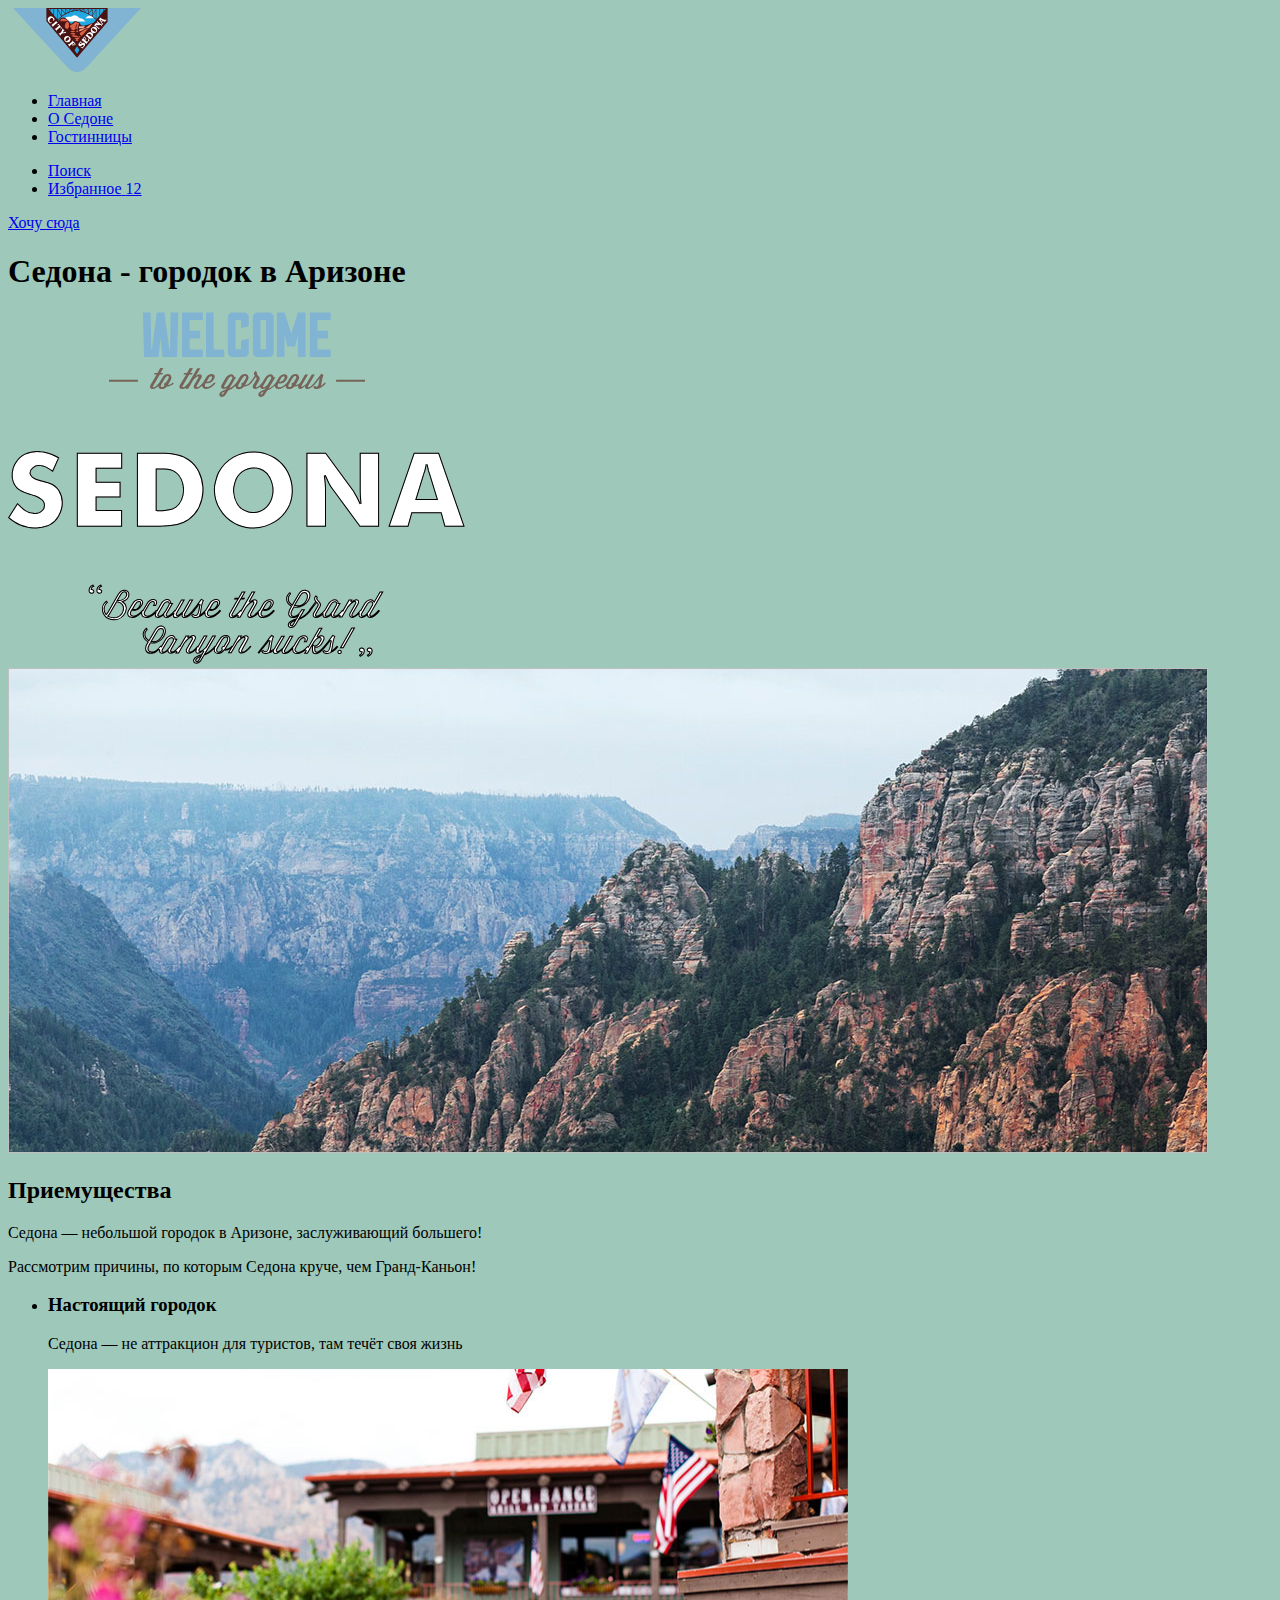
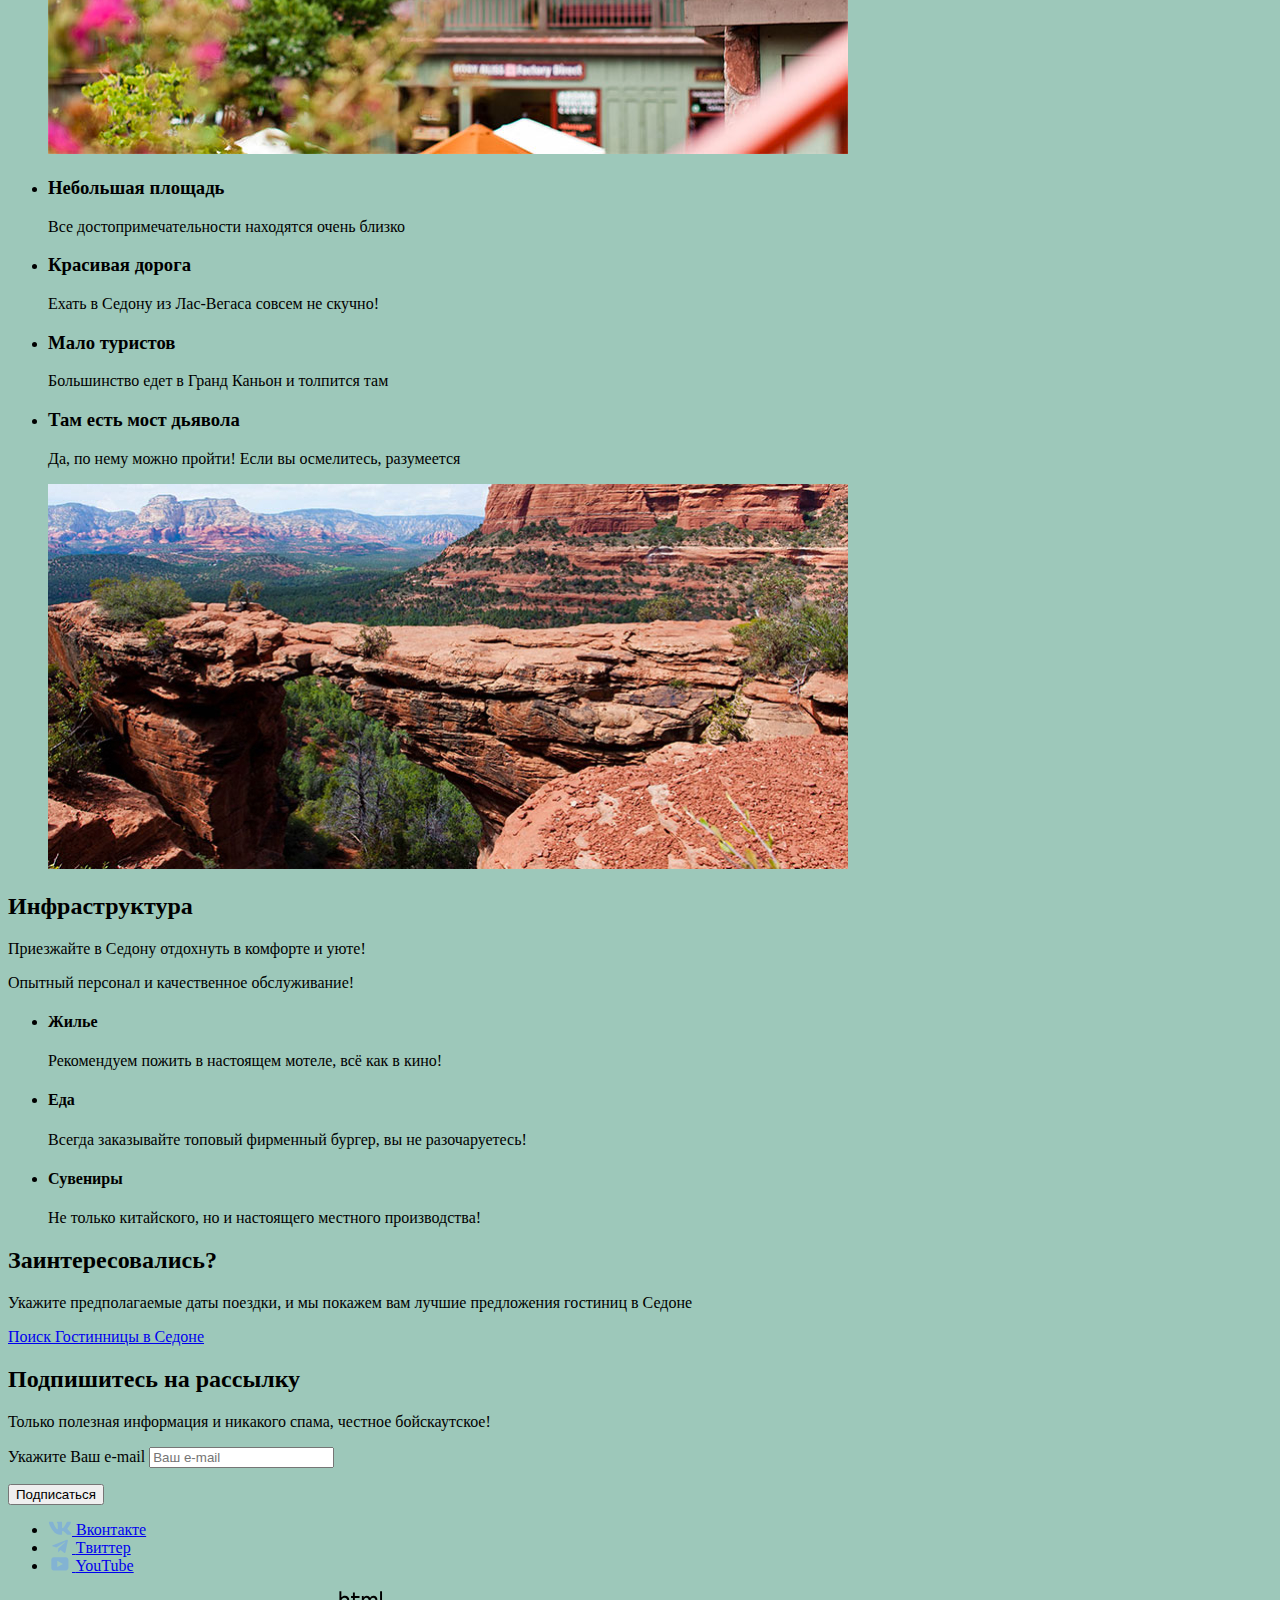
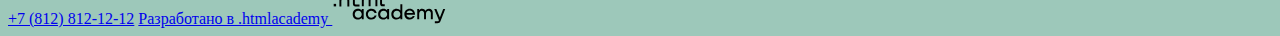
==== index.html @ 0ad119b2 "Add files via upload" ====
<!DOCTYPE html>
<html lang="ru">
  <head>
    <meta charset="utf-8">
    <link href="style/style.css" rel="stylesheet">
    <meta name="viewport" content="width=device-width, initial-scale=1.0">
    <title>HTML Academy: Седона</title>
  </head>
  <body>
    <!-- Шапка -->
    <header class="page-header" data-test="header">
      <nav class="navigation">
        <a class="navigation-logo" href="index.html" aria-current="page">
          <img class="page-header-logo" src="images for sedona\logo.svg" width="138" height="64"
            alt="Логотип города Седона.">
        </a>
        <ul class="navigation-list">
          <li class="navigation-item">
            <a class="navigation-link navigation-link-current" href="#">Главная</a>
          </li>
          <li class="navigation-item">
            <a class="navigation-link" href="#">О Седоне</a>
          </li>
          <li class="navigation-item">
            <a class="navigation-link" href="#">Гостинницы</a>
          </li>
        </ul>
        <ul class="navigation-user">
          <li class="navigation-user-item">
            <a class="navigation-user-link navigation-user-link-search" href="#">
              <span class="visually-hidden">Поиск</span>
            </a>
          </li>
          <li class="navigation-user-item">
            <a class="navigation-user-link navigation-user-link-favorite" href="#">
              <span class="visually-hidden">Избранное</span>
              <span class="notification-number">12</span>
            </a>
          </li>
        </ul>
      </nav>
      <a class="header-button" href="#search">Хочу сюда</a>
    </header>
    <!-- Основной контент -->
    <main class="main-index" data-test="main">
      <section class="hero" data-test="hero">
        <h1 class="visually-hidden">Седона - городок в Аризоне</h1>
        <img class="hero-logo" src="images for sedona\welcome to sedona.svg" width="458" height="352"
          alt="Welcome to the gorgoues Sedona, Because the Grand Canyon is sucks">


        <img class="hero-main-picture">

      </section>
      <section class="advantages" data-test="advantages">
        <h2 class="visually-hidden">Приемущества</h2>
        <p class="lead">Седона — небольшой городок в Аризоне,
          заслуживающий большего!</p>
        <p>Рассмотрим причины, по которым Седона круче, чем Гранд-Каньон!</p>
        <ul class="advantages-list">
          <li class="advantages-item advantages-item-wide">
            <h3 class="advantages-title">Настоящий городок</h3>
            <p class="advantages-description">Седона — не аттракцион для туристов,
              там течёт своя жизнь</p>
            <img class="advantages-image" src="images for sedona/photo-city on the mountain.jpg" width="800"
              height="385" alt="Домики на фоне гор">
          </li>
          <li class="advantages-item">
            <h3 class="advantages-title">Небольшая площадь</h3>
            <p class="advantages-description">Все достопримечательности находятся очень близко</p>
          </li>
          <li class="advantages-item">
            <h3 class="advantages-title">Красивая дорога</h3>
            <p class="advantages-description">Ехать в Седону из Лас-Вегаса совсем не скучно!</p>
          </li>
          <li class="advantages-item">
            <h3 class="advantages-title">Мало туристов</h3>
            <p class="advantages-description">Большинство едет в Гранд Каньон и толпится там</p>
          </li>
          <li class="advantages-item advantages-item-wide">
            <h3 class="advantages-title">Там есть мост дьявола</h3>
            <p class="advantages-description">Да, по нему можно пройти! Если вы осмелитесь, разумеется</p>
            <img class="advantages-image" src="images for sedona\bridge diablo.jpg" width="800" height="385"
              alt="Каньон и горы">
          </li>
        </ul>
      </section>
      <section class="infrastructure">
        <h2 class="visually-hidden">Инфраструктура</h2>
        <p class="infrastructure-lead">Приезжайте в Седону отдохнуть в комфорте и уюте!</p>
        <p>Опытный персонал и качественное обслуживание!</p>
        <ul class="infrastructure-list">
          <li class="infrastructure-item">
            <h4 class="infrastructure-title">Жилье</h4>
            <p class="infrastructure-description">Рекомендуем пожить в настоящем мотеле,
              всё как в кино!</p>
          </li>
          <li class="infrastructure-item">
            <h4 class="infrastructure-title">Еда</h4>
            <p class="infrastructure-description">Всегда заказывайте
              топовый фирменный бургер, вы не разочаруетесь!</p>
          </li>
          <li class="infrastructure-item">
            <h4 class="infrastructure-title">Сувениры</h4>
            <p class="infrastructure-description">Не только китайского,
              но и настоящего местного производства!</p>
          </li>
        </ul>
      </section>
      <section class="search" data-test="search">
        <h2 class="search-title">Заинтересовались?</h2>
        <p class="search-description">Укажите предполагаемые даты поездки,
          и мы покажем вам лучшие предложения гостиниц в Седоне</p>
        <a class="search-button" href="#">Поиск Гостинницы в Седоне</a>
      </section>
      <section class="subscribe" data-test="subscribe">
        <h2 class="subscribe-title">Подпишитесь на рассылку</h2>
        <p class="subscribe-description">Только полезная информация и никакого спама,
          честное бойскаутское!</p>
        <form class="subscribe-form" action="https://htmlacademy.ru/" method="post">
          <p class="subscribe-form-name">
            <label class="visually-hidden" for="for-user">Укажите Ваш e-mail</label>
            <input type="text" id="user-email" name="user-email" placeholder="Ваш e-mail">
          </p>
          <button class="subscribe-button" type="submit">Подписаться</button>
        </form>
      </section>
    </main>
    <!-- футер подвал -->
    <footer class="page-footer" data-test="footer">
      <ul class="footer-social-list">
        <li class="footer-social-item">
          <a class="footer-social-link" href="https://vk.com/htmlacademy">
            <img class="footer-logo-link-vk" src="images for sedona\catalog\vk.svg" width="24" height="14"
              alt="логотип Вконтакте">
            <span class="visually-hidden">Вконтакте</span>
          </a>
        </li>
        <li class="footer-social-item">
          <a class="footer-social-link" href="https://twitter.com/htmlacademy">
            <img class="footer-logo-link-twitter" src="images for sedona\catalog\twitter.svg" width="24" height="14"
              alt="Логитип Твиттер">
            <span class="visually-hidden">Tвиттер</span>
          </a>
        </li>
        <li class="footer-social-item">
          <a class="footer-social-link" href="https://www.youtube.com/channel/UChUxTMjJGo-JDRY8pNTGL2g">
            <img class="footer-logo-link-youtube" src="images for sedona\catalog\youtube.svg" width="24" height="14"
              alt="Логотип Youtube">
            <span class="visually-hidden">YouTube</span>
          </a>
        </li>
      </ul>
      <a class="footer-phone" href="tel:+78128121212">+7 (812) 812-12-12</a>
      <a class="copyright" href="https://htmlacademy.ru/">Разработано в .htmlacademy
        <img class="footer-logo-link-academy" src="images for sedona\HTML Academy.svg" width="115" height="33"
          alt="Лого html Academy">
      </a>
    </footer>
  </body>

</html>
---- style/style.css ----
.hero-main-picture {
  background-image: url("../images for sedona/welcome.jpg");
  width: 1200px;
  height: 485px;

}

 /* .hero-logo {
  top: -100px;
  right: 200px;
} */

body {
   background-color: rgb(157, 200, 186);
}
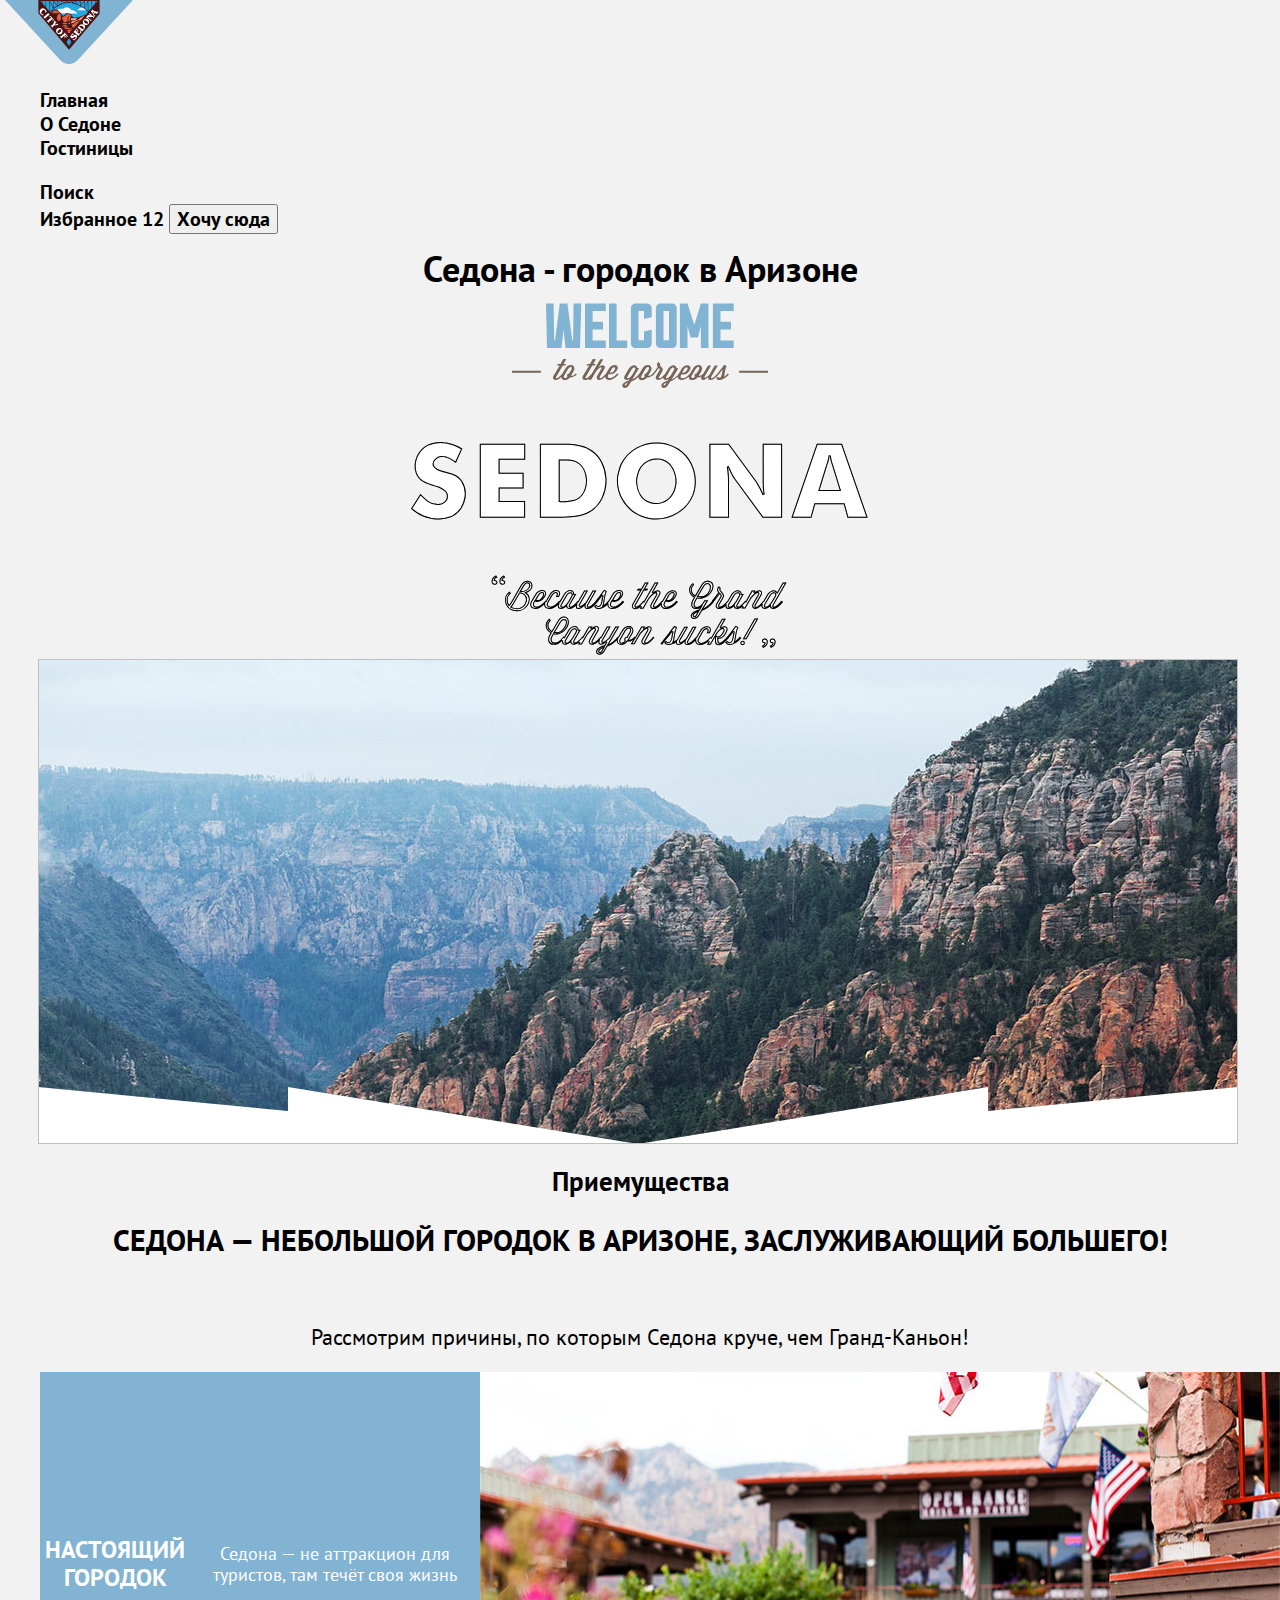
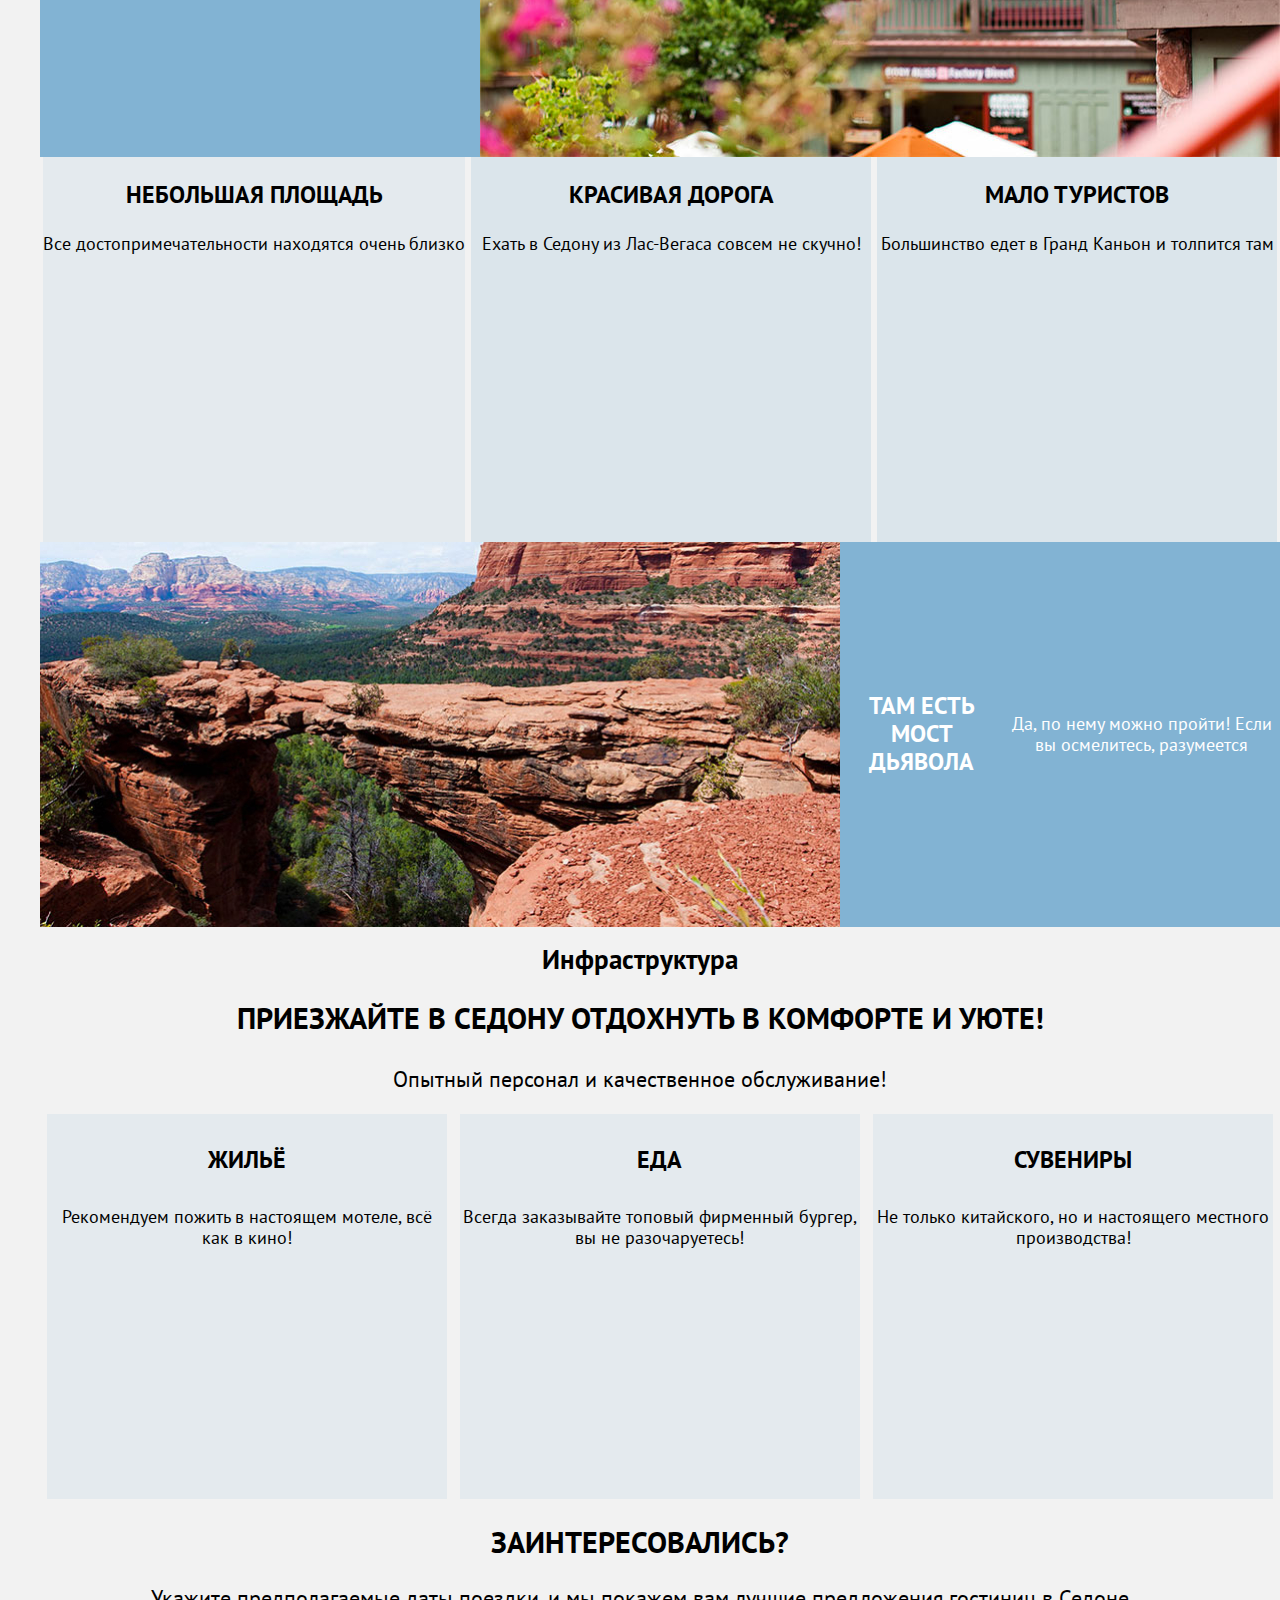
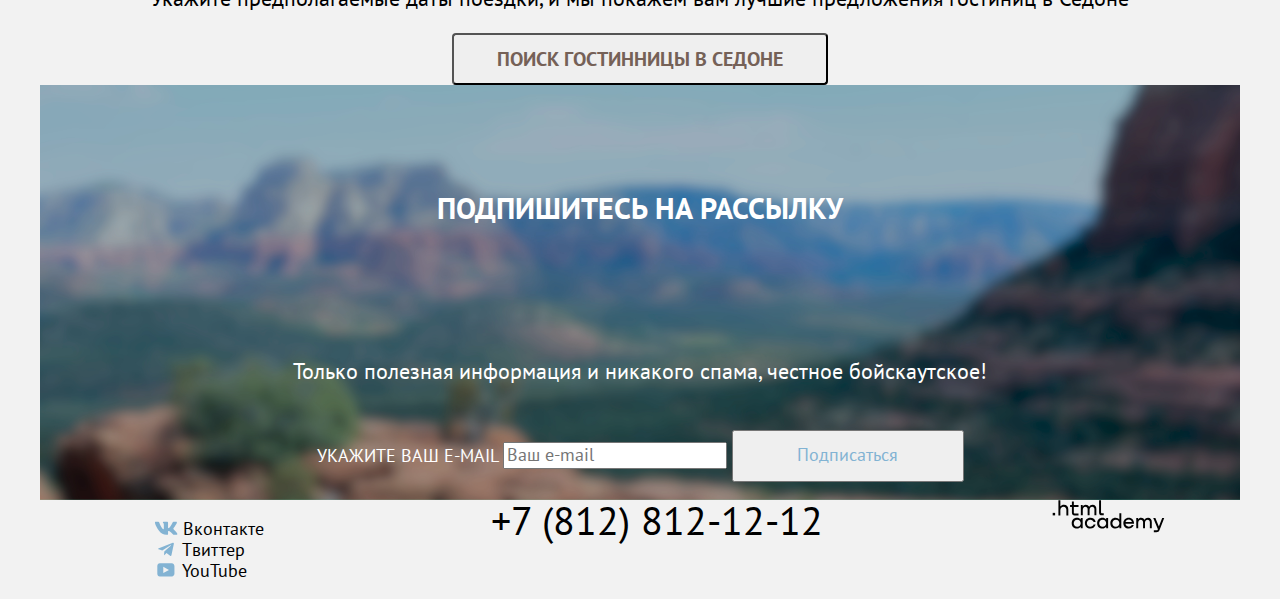
==== commit e16ac728: "add normalize\исправляет названия изображений" ====
--- a/index.html
+++ b/index.html
@@ -2,6 +2,7 @@
 <html lang="ru">
   <head>
     <meta charset="utf-8">
+    <link rel="stylesheet" href="normalize.css">
     <link href="style/style.css" rel="stylesheet">
     <meta name="viewport" content="width=device-width, initial-scale=1.0">
     <title>HTML Academy: Седона</title>
@@ -11,7 +12,7 @@
     <header class="page-header" data-test="header">
       <nav class="navigation">
         <a class="navigation-logo" href="index.html" aria-current="page">
-          <img class="page-header-logo" src="images for sedona\logo.svg" width="138" height="64"
+          <img class="page-header-logo" src="images\logo.svg" width="138" height="64"
             alt="Логотип города Седона.">
         </a>
         <ul class="navigation-list">
@@ -22,7 +23,7 @@
             <a class="navigation-link" href="#">О Седоне</a>
           </li>
           <li class="navigation-item">
-            <a class="navigation-link" href="#">Гостинницы</a>
+            <a class="navigation-link" href="#">Гостиницы</a>
           </li>
         </ul>
         <ul class="navigation-user">
@@ -36,62 +37,64 @@
               <span class="visually-hidden">Избранное</span>
               <span class="notification-number">12</span>
             </a>
+            <button class="header-button" href="#search">Хочу сюда</button>
           </li>
         </ul>
       </nav>
-      <a class="header-button" href="#search">Хочу сюда</a>
     </header>
     <!-- Основной контент -->
     <main class="main-index" data-test="main">
       <section class="hero" data-test="hero">
         <h1 class="visually-hidden">Седона - городок в Аризоне</h1>
-        <img class="hero-logo" src="images for sedona\welcome to sedona.svg" width="458" height="352"
-          alt="Welcome to the gorgoues Sedona, Because the Grand Canyon is sucks">
+        <img class="hero-logo" src="images\welcome_to_sedona.svg" width="458" height="352"
+          alt="Добро пожаловать в ущелья Седоны, потому что Гранд-Каньон — отстой. ">
 
 
-        <img class="hero-main-picture">
+         <img class="hero-main-picture">
+         <img class="hero-main-picture-divider">
 
       </section>
       <section class="advantages" data-test="advantages">
         <h2 class="visually-hidden">Приемущества</h2>
         <p class="lead">Седона — небольшой городок в Аризоне,
           заслуживающий большего!</p>
-        <p>Рассмотрим причины, по которым Седона круче, чем Гранд-Каньон!</p>
+        <p class="lead-description">Рассмотрим причины, по которым Седона круче, чем Гранд-Каньон!</p>
         <ul class="advantages-list">
           <li class="advantages-item advantages-item-wide">
             <h3 class="advantages-title">Настоящий городок</h3>
             <p class="advantages-description">Седона — не аттракцион для туристов,
               там течёт своя жизнь</p>
-            <img class="advantages-image" src="images for sedona/photo-city on the mountain.jpg" width="800"
+            <img class="advantages-image" src="images\city_on_the_mountain.jpg" width="800"
               height="385" alt="Домики на фоне гор">
           </li>
-          <li class="advantages-item">
-            <h3 class="advantages-title">Небольшая площадь</h3>
-            <p class="advantages-description">Все достопримечательности находятся очень близко</p>
+          <li class="advantages-item advantages-light">
+            <h3 class="advantages-title advantages-title-cube">Небольшая площадь</h3>
+            <p class="advantages-description advantages-description-cube">Все достопримечательности находятся очень близко</p>
           </li>
-          <li class="advantages-item">
-            <h3 class="advantages-title">Красивая дорога</h3>
-            <p class="advantages-description">Ехать в Седону из Лас-Вегаса совсем не скучно!</p>
+          <li class="advantages-item advantages-dark-accent">
+            <h3 class="advantages-title advantages-title-cube">Красивая дорога</h3>
+            <p class="advantages-description advantages-title-cube">Ехать в Седону из Лас-Вегаса совсем не скучно!</p>
           </li>
-          <li class="advantages-item">
-            <h3 class="advantages-title">Мало туристов</h3>
-            <p class="advantages-description">Большинство едет в Гранд Каньон и толпится там</p>
+          <li class="advantages-item advantages-light-second">
+            <h3 class="advantages-title advantages-title-cube">Мало туристов</h3>
+            <p class="advantages-description advantages-title-cube">Большинство едет в Гранд Каньон и толпится там</p>
           </li>
           <li class="advantages-item advantages-item-wide">
+            <img class="advantages-image" src="images\bridge_diablo.jpg" width="800" height="385"
+              alt="Каньон и горы">
             <h3 class="advantages-title">Там есть мост дьявола</h3>
             <p class="advantages-description">Да, по нему можно пройти! Если вы осмелитесь, разумеется</p>
-            <img class="advantages-image" src="images for sedona\bridge diablo.jpg" width="800" height="385"
-              alt="Каньон и горы">
+
           </li>
         </ul>
       </section>
       <section class="infrastructure">
         <h2 class="visually-hidden">Инфраструктура</h2>
         <p class="infrastructure-lead">Приезжайте в Седону отдохнуть в комфорте и уюте!</p>
-        <p>Опытный персонал и качественное обслуживание!</p>
+        <p class="infrastructure-lead-description">Опытный персонал и качественное обслуживание!</p>
         <ul class="infrastructure-list">
           <li class="infrastructure-item">
-            <h4 class="infrastructure-title">Жилье</h4>
+            <h4 class="infrastructure-title infrastructure-description">Жильё</h4>
             <p class="infrastructure-description">Рекомендуем пожить в настоящем мотеле,
               всё как в кино!</p>
           </li>
@@ -111,7 +114,7 @@
         <h2 class="search-title">Заинтересовались?</h2>
         <p class="search-description">Укажите предполагаемые даты поездки,
           и мы покажем вам лучшие предложения гостиниц в Седоне</p>
-        <a class="search-button" href="#">Поиск Гостинницы в Седоне</a>
+        <button class="search-button" href="#">Поиск Гостинницы в Седоне</button>
       </section>
       <section class="subscribe" data-test="subscribe">
         <h2 class="subscribe-title">Подпишитесь на рассылку</h2>
@@ -121,9 +124,10 @@
           <p class="subscribe-form-name">
             <label class="visually-hidden" for="for-user">Укажите Ваш e-mail</label>
             <input type="text" id="user-email" name="user-email" placeholder="Ваш e-mail">
+            <button class="subscribe-button" type="submit">Подписаться</button>
           </p>
-          <button class="subscribe-button" type="submit">Подписаться</button>
         </form>
+        <!-- <img class="subscribe-blur" src="images\catalog\Subscribe_1_page_blur.png" width="1200" height="415" alt="заблюренный фон с горами"> -->
       </section>
     </main>
     <!-- футер подвал -->
@@ -131,29 +135,29 @@
       <ul class="footer-social-list">
         <li class="footer-social-item">
           <a class="footer-social-link" href="https://vk.com/htmlacademy">
-            <img class="footer-logo-link-vk" src="images for sedona\catalog\vk.svg" width="24" height="14"
+            <img class="footer-logo-link-vk" src="images\catalog\vk.svg" width="24" height="14"
               alt="логотип Вконтакте">
             <span class="visually-hidden">Вконтакте</span>
           </a>
         </li>
         <li class="footer-social-item">
           <a class="footer-social-link" href="https://twitter.com/htmlacademy">
-            <img class="footer-logo-link-twitter" src="images for sedona\catalog\twitter.svg" width="24" height="14"
+            <img class="footer-logo-link-twitter" src="images\catalog\twitter.svg" width="24" height="14"
               alt="Логитип Твиттер">
             <span class="visually-hidden">Tвиттер</span>
           </a>
         </li>
         <li class="footer-social-item">
           <a class="footer-social-link" href="https://www.youtube.com/channel/UChUxTMjJGo-JDRY8pNTGL2g">
-            <img class="footer-logo-link-youtube" src="images for sedona\catalog\youtube.svg" width="24" height="14"
+            <img class="footer-logo-link-youtube" src="images\catalog\youtube.svg" width="24" height="14"
               alt="Логотип Youtube">
             <span class="visually-hidden">YouTube</span>
           </a>
         </li>
       </ul>
       <a class="footer-phone" href="tel:+78128121212">+7 (812) 812-12-12</a>
-      <a class="copyright" href="https://htmlacademy.ru/">Разработано в .htmlacademy
-        <img class="footer-logo-link-academy" src="images for sedona\HTML Academy.svg" width="115" height="33"
+      <a class="copyright" href="https://htmlacademy.ru/">
+        <img class="footer-logo-link-academy" src="images\html_academy.svg" width="115" height="33"
           alt="Лого html Academy">
       </a>
     </footer>
--- a/style/style.css
+++ b/style/style.css
@@ -1,15 +1,344 @@
+@font-face {
+  font-family:  "PT Sans";
+  font-style: normal;
+  font-weight: 400;
+  src: url("../fonts/ptsans-400.woff2") format("woff2");
+  font-display: swap;
+}
+@font-face {
+  font-family:  "PT Sans";
+  font-style: normal;
+  font-weight: 700;
+  src: url("../fonts/ptsans-700.woff2")format("woff2");
+  font-display: swap;
+}
+
+body {
+  font-size: 18px;
+  line-height: 21px;
+  font-weight: 400px;
+  font-style: normal;
+  font-family: "PT Sans", sans-serif;
+  color: #000000;
+  background-color: #f2f2f2;
+
+}
+
+a {
+  text-decoration: none;
+  color: inherit;
+}
+
+.navigation-link,
+.navigation-link-current,
+.navigation-user-link,
+.navigation-user-link-favorite,
+.navigation-user-item,
+.header-button {
+  font-family: "PT Sans", sans-serif;
+  line-height: 24px;
+  font-weight: 700;
+  font-size: 20px;
+  text-decoration: none;
+}
+
+.navigation-list a:hover,
+.navigation-item a:focus,
+.navigation-user a:hover,
+.navigation-user-item a:focus {
+  background-color: #756157;
+}
+
+.navigation ul li {
+  list-style: none;
+}
+
+.navigation-list a,
+.navigation-item a {
+  color: #000000;
+}
+
+
+
+.page-header {
+  min-width: 1200px;
+  min-height: 64px;
+}
+.navigation {
+
+}
+.navigation-logo {
+}
+.page-header-logo {
+}
+.navigation-list {
+  font-size: 20px;
+  line-height: 24px;
+}
+.navigation-item {
+}
+.navigation-link {
+
+}
+.navigation-link-current {
+}
+.navigation-user {
+}
+.navigation-user-item {
+}
+.navigation-user-link {
+}
+.navigation-user-link-search {
+}
+.visually-hidden {
+}
+.navigation-user-link-favorite {
+}
+.notification-number {
+}
+.header-button {
+}
+.main-index {
+}
+.hero {
+  text-align: center;
+}
+.hero-logo {
+}
 .hero-main-picture {
-  background-image: url("../images for sedona/welcome.jpg");
+  background-image: url("../images/divider.png"), url("../images/welcome.jpg");
+  min-width: 1200px;
+  min-height: 485px;
+  background-repeat: no-repeat;
+  background-position: left bottom, left top;
+}
+.advantages {
+text-align: center;
+}
+
+
+.lead {
+  text-align: center;
+  font-size: 30px;
+  font-weight: 700;
+  line-height: 36px;
+  min-width: 620px;
+  min-height: 72px;
+  text-transform: uppercase;
+}
+.lead-description {
+  line-height: 26px;
+  text-align: center;
+  font-size: 22px;
+}
+
+
+
+.advantages-list {
+  display: flex;
+  flex-direction: row;
+  flex-wrap: wrap;
+  justify-content: space-around;
+  list-style: none;
+}
+
+.advantages-item {
+}
+
+.advantages-light {
+  background-color: rgba(131, 179, 211, 0.12);
+  display: row;
+  align-items: center;
+  text-align: center;
+  min-width: 400px;
+  min-height: 385px;
+}
+
+.advantages-dark-accent {
+  background-color: rgba(131, 179, 211, 0.20);
+  display: row;
+  align-items: center;
+  text-align: center;
+  min-width: 400px;
+  min-height: 385px;
+}
+.advantages-light-second  {
+  background-color: rgba(131, 179, 211, 0.20);
+  display: row;
+  align-items: center;
+  text-align: center;
+  width: 400px;
+  min-height: 385px;
+}
+
+.advantages-item-wide {
+  display: inline-flex;
+  align-items: center;
+  text-align: center;
+  background-color: #82B3D3;
+  width: auto;
+  height: auto;
+}
+
+.advantages-title {
+  font-size: 24px;
+  line-height: 28px;
+  color: white;
+  font-weight: 700;
+  text-align: center;
+  text-transform: uppercase;
+}
+ .advantages-description {
+  color: white;
+  text-align: center;
+  text-decoration: none;
+  line-height: 21px;
+}
+
+.advantages-title-cube{
+  color: #000000;
+}
+.advantages-description-cube {
+  color: #000000;
+}
+
+.advantages-image {
+}
+
+.infrastructure {
+  text-align: center;
+
+  /* list-style: none; */
+}
+.infrastructure-lead {
+  line-height: 36px;
+  font-weight: 700;
+  font-size: 30px;
+  text-transform: uppercase;
+}
+
+.infrastructure-lead-description {
+  line-height: 26px;
+  font-size: 22px;
+}
+.infrastructure-list {
+  display: flex;
+  flex-direction: row;
+  flex-wrap: wrap;
+  justify-content: space-around;
+  list-style: none;
+}
+.infrastructure-item {
+  background-color: rgba(131, 179, 211, 0.12);
+  display: row;
+  align-items: center;
+  text-align: center;
+  width: 400px;
+  min-height: 385px;
+}
+.infrastructure-title {
+  line-height: 28px;
+  font-weight: 700;
+  font-size: 24px;
+  text-transform: uppercase;
+
+}
+.infrastructure-description {
+  /* font-size: 18px; */
+  /* line-height: 21px; */
+}
+
+.search {
+  text-align: center;
+}
+.search-title {
+  text-transform: uppercase;
+  line-height: 36px;
+  font-size: 30px;
+}
+.search-description {
+  font-size: 22px;
+  line-height: 26px;
+}
+.search-button {
+  font-family: "PT Sans";
+  font-weight: 700;
+  font-size: 20px;
+  line-height: 36px;
+  min-width: 376px;
+  min-height: 52px;
+  border-radius: 4px;
+  color: #756157;
+  text-transform: uppercase;
+}
+.subscribe {
+  background-image:  url("../images/catalog/Subscribe_1_page_blur.png");
+  background-repeat: no-repeat;
+  background-color: aquamarine;
+  text-transform: uppercase;
+  color: white;
+  margin: 0 auto;
   width: 1200px;
-  height: 485px;
-
-}
-
- /* .hero-logo {
-  top: -100px;
-  right: 200px;
-} */
-
-body {
-   background-color: rgb(157, 200, 186);
-}
+  min-height: 415px;
+  font-family: inherit;
+  display: flex;
+  flex-direction: column;
+  align-items: center;
+  justify-content: space-between;
+}
+.subscribe-title {
+  padding: 80px;
+  line-height: 36px;
+  font-weight: 700;
+  font-size: 30px;
+}
+
+.subscribe-description {
+  text-transform: none;
+  line-height: 26px;
+  font-weight: 400;
+  font-size: 22px;
+}
+.subscribe-form {
+
+}
+.subscribe-form-name {
+}
+.subscribe-button {
+  min-width: 232px;
+  min-height: 52px;
+  color: #82B3D3;
+}
+
+.subscribe-blur{
+}
+
+.page-footer {
+  display: flex;
+  flex-direction: row;
+  justify-content: space-around;
+  flex-wrap: wrap;
+}
+
+
+.footer-social-list {
+  list-style: none;
+}
+.footer-social-item {
+}
+.footer-social-link {
+}
+.footer-logo-link-vk {
+}
+.footer-logo-link-twitter {
+}
+.footer-logo-link-youtube {
+}
+.footer-phone {
+  font-size: 40px;
+  line-height: 40px;
+}
+.copyright {
+}
+.footer-logo-link-academy {
+}
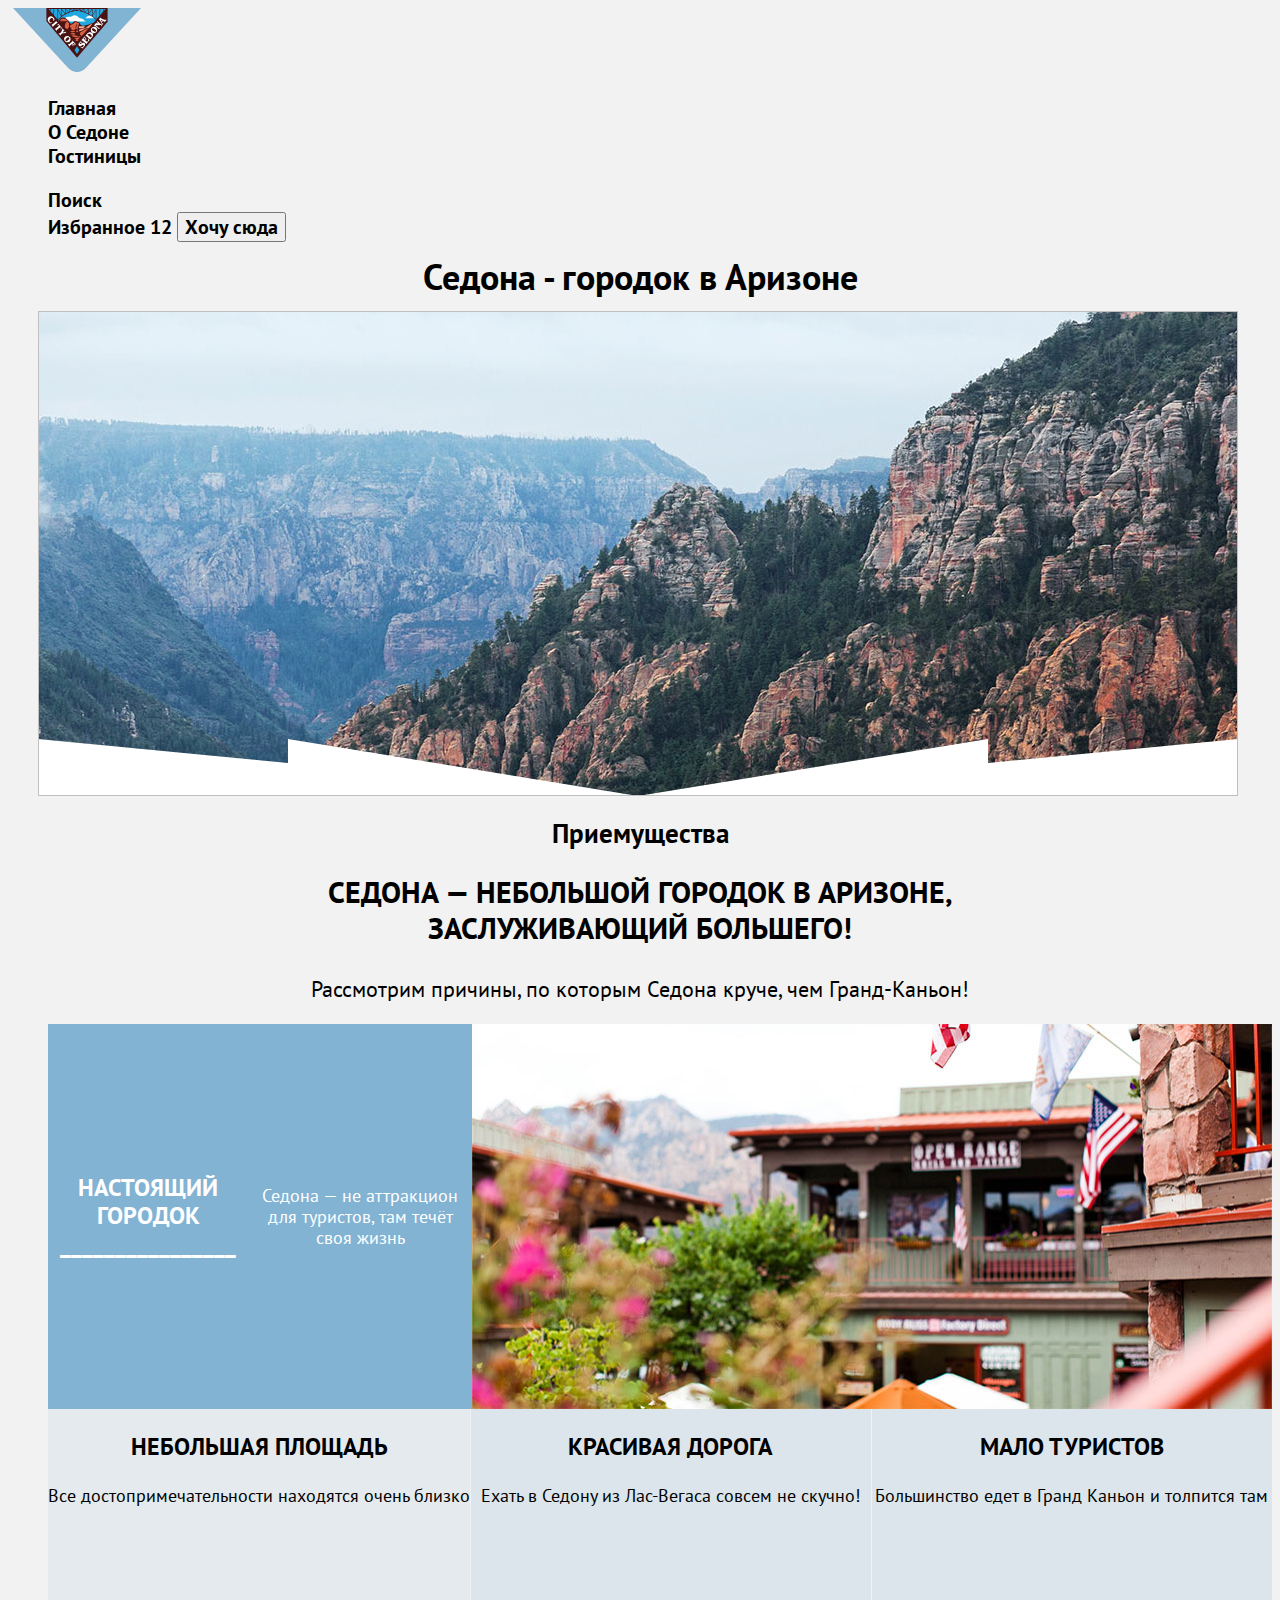
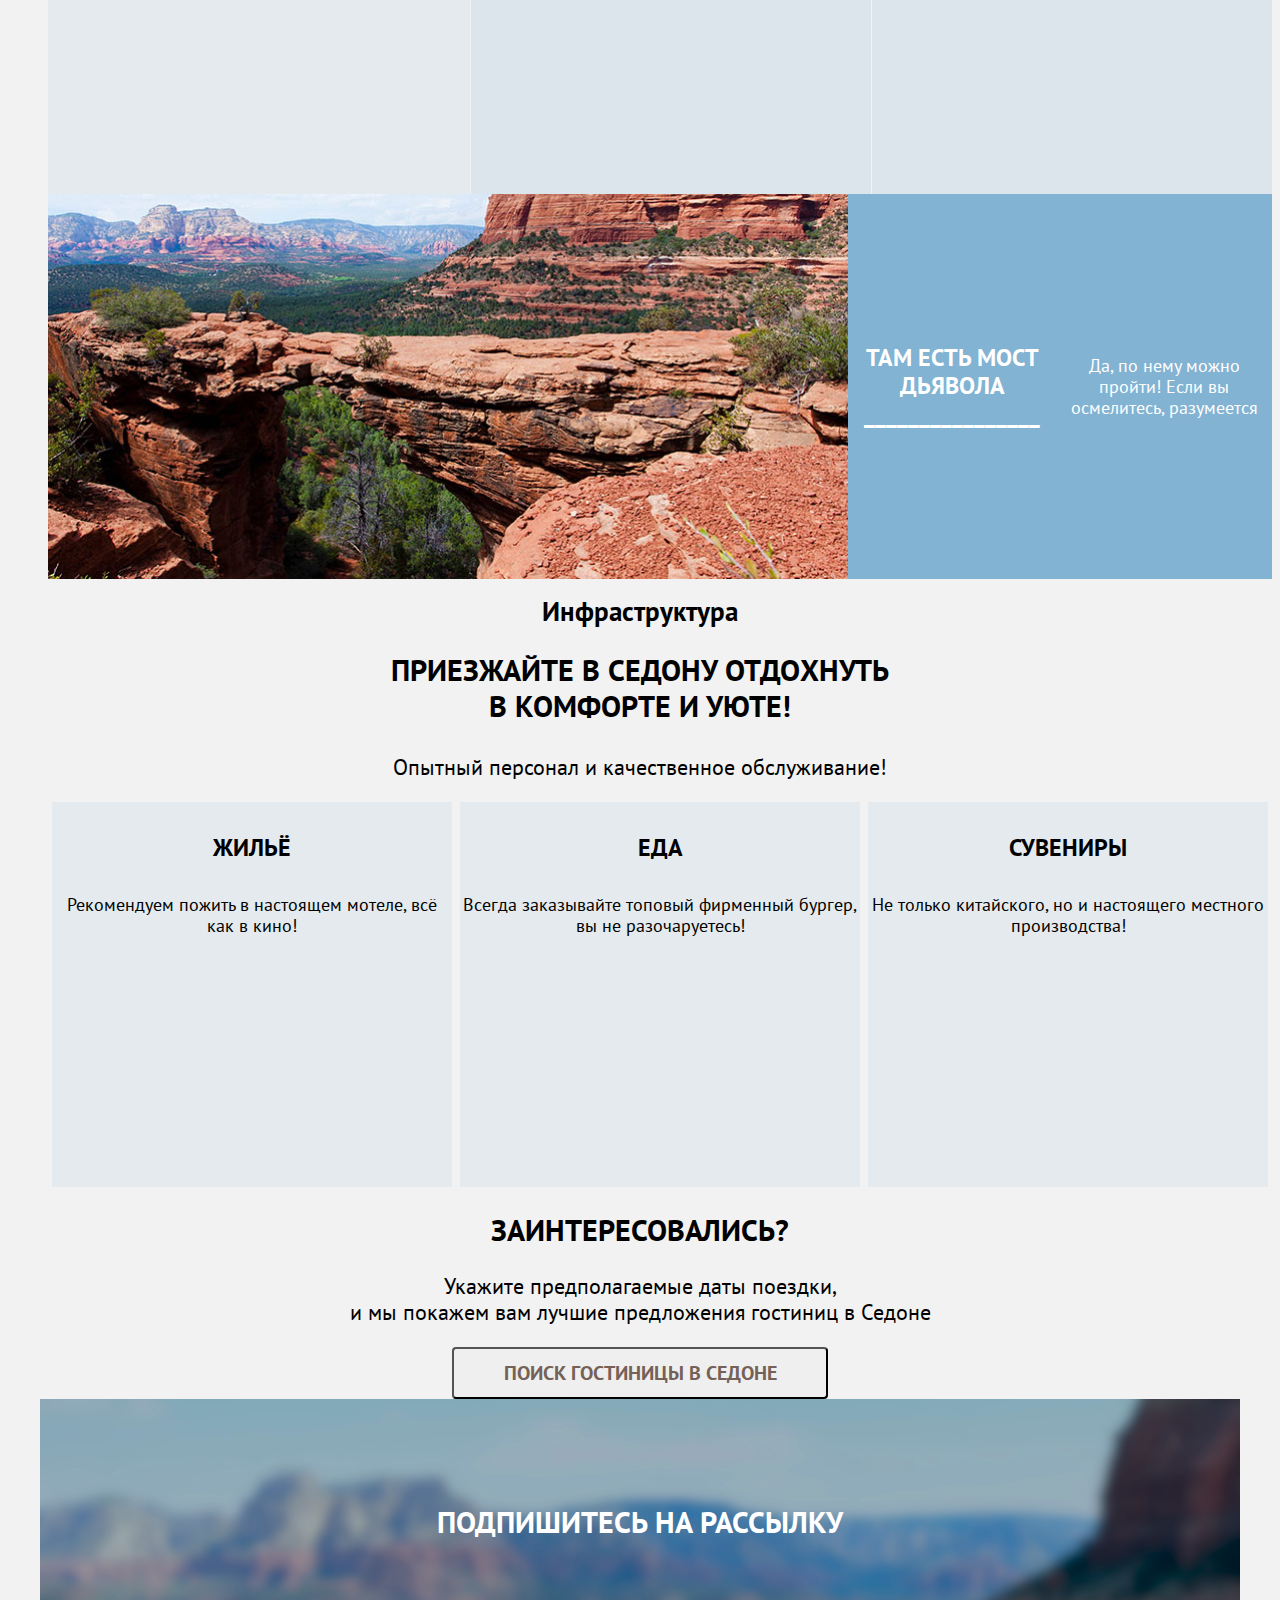
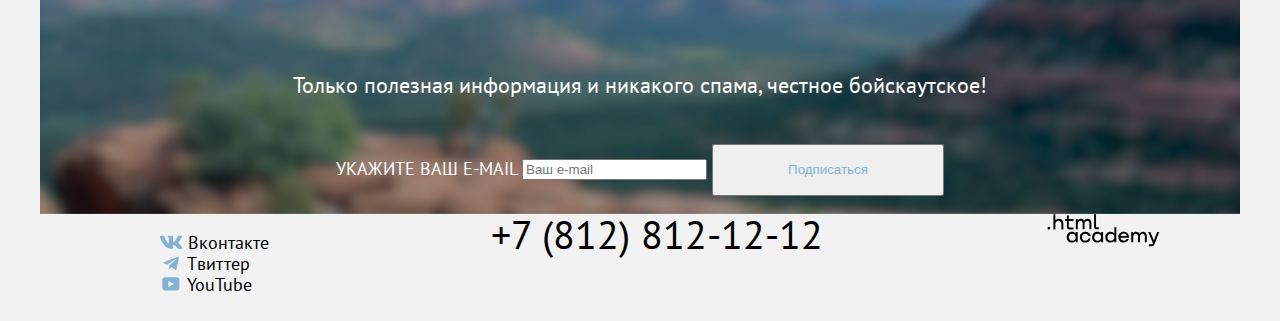
==== commit 6b274664: "обновление стилей" ====
--- a/index.html
+++ b/index.html
@@ -1,19 +1,19 @@
 <!DOCTYPE html>
 <html lang="ru">
+
   <head>
     <meta charset="utf-8">
-    <link rel="stylesheet" href="normalize.css">
     <link href="style/style.css" rel="stylesheet">
     <meta name="viewport" content="width=device-width, initial-scale=1.0">
     <title>HTML Academy: Седона</title>
   </head>
+
   <body>
     <!-- Шапка -->
     <header class="page-header" data-test="header">
       <nav class="navigation">
         <a class="navigation-logo" href="index.html" aria-current="page">
-          <img class="page-header-logo" src="images\logo.svg" width="138" height="64"
-            alt="Логотип города Седона.">
+          <img class="page-header-logo" src="images\logo.svg" width="138" height="64" alt="Логотип города Седона.">
         </a>
         <ul class="navigation-list">
           <li class="navigation-item">
@@ -37,7 +37,7 @@
               <span class="visually-hidden">Избранное</span>
               <span class="notification-number">12</span>
             </a>
-            <button class="header-button" href="#search">Хочу сюда</button>
+            <button class="header-button">Хочу сюда</button>
           </li>
         </ul>
       </nav>
@@ -46,30 +46,31 @@
     <main class="main-index" data-test="main">
       <section class="hero" data-test="hero">
         <h1 class="visually-hidden">Седона - городок в Аризоне</h1>
-        <img class="hero-logo" src="images\welcome_to_sedona.svg" width="458" height="352"
-          alt="Добро пожаловать в ущелья Седоны, потому что Гранд-Каньон — отстой. ">
+        <!-- <img class="hero-logo" alt="Добро пожаловать в ущелья Седоны, потому что Гранд-Каньон — отстой. "> -->
 
 
-         <img class="hero-main-picture">
-         <img class="hero-main-picture-divider">
+
+        <img class="hero-main-picture">
+        <img class="hero-main-picture-divider">
 
       </section>
       <section class="advantages" data-test="advantages">
         <h2 class="visually-hidden">Приемущества</h2>
-        <p class="lead">Седона — небольшой городок в Аризоне,
+        <p class="lead">Седона — небольшой городок в Аризоне,<br/>
           заслуживающий большего!</p>
         <p class="lead-description">Рассмотрим причины, по которым Седона круче, чем Гранд-Каньон!</p>
         <ul class="advantages-list">
           <li class="advantages-item advantages-item-wide">
-            <h3 class="advantages-title">Настоящий городок</h3>
+            <h3 class="advantages-title">Настоящий городок ________________</h3>
             <p class="advantages-description">Седона — не аттракцион для туристов,
               там течёт своя жизнь</p>
-            <img class="advantages-image" src="images\city_on_the_mountain.jpg" width="800"
-              height="385" alt="Домики на фоне гор">
+            <img class="advantages-image" src="images\city_on_the_mountain.jpg" width="800" height="385"
+              alt="Домики на фоне гор">
           </li>
           <li class="advantages-item advantages-light">
             <h3 class="advantages-title advantages-title-cube">Небольшая площадь</h3>
-            <p class="advantages-description advantages-description-cube">Все достопримечательности находятся очень близко</p>
+            <p class="advantages-description advantages-description-cube">Все достопримечательности находятся очень
+              близко</p>
           </li>
           <li class="advantages-item advantages-dark-accent">
             <h3 class="advantages-title advantages-title-cube">Красивая дорога</h3>
@@ -80,30 +81,28 @@
             <p class="advantages-description advantages-title-cube">Большинство едет в Гранд Каньон и толпится там</p>
           </li>
           <li class="advantages-item advantages-item-wide">
-            <img class="advantages-image" src="images\bridge_diablo.jpg" width="800" height="385"
-              alt="Каньон и горы">
-            <h3 class="advantages-title">Там есть мост дьявола</h3>
+            <img class="advantages-image" src="images\bridge_diablo.jpg" width="800" height="385" alt="Каньон и горы">
+            <h3 class="advantages-title">Там есть мост дьявола ________________</h3>
             <p class="advantages-description">Да, по нему можно пройти! Если вы осмелитесь, разумеется</p>
-
           </li>
         </ul>
       </section>
       <section class="infrastructure">
         <h2 class="visually-hidden">Инфраструктура</h2>
-        <p class="infrastructure-lead">Приезжайте в Седону отдохнуть в комфорте и уюте!</p>
+        <p class="infrastructure-lead">Приезжайте в Седону отдохнуть<br/> в комфорте и уюте!</p>
         <p class="infrastructure-lead-description">Опытный персонал и качественное обслуживание!</p>
         <ul class="infrastructure-list">
-          <li class="infrastructure-item">
+          <li class="infrastructure-item infrastructure-item-home infrastructure-item-accent-dark">
             <h4 class="infrastructure-title infrastructure-description">Жильё</h4>
             <p class="infrastructure-description">Рекомендуем пожить в настоящем мотеле,
               всё как в кино!</p>
           </li>
-          <li class="infrastructure-item">
+          <li class="infrastructure-item infrastructure-item-food infrastructure-item-accent-light">
             <h4 class="infrastructure-title">Еда</h4>
             <p class="infrastructure-description">Всегда заказывайте
               топовый фирменный бургер, вы не разочаруетесь!</p>
           </li>
-          <li class="infrastructure-item">
+          <li class="infrastructure-item infrastructure-item-souvenir infrastructure-item-accent-dark">
             <h4 class="infrastructure-title">Сувениры</h4>
             <p class="infrastructure-description">Не только китайского,
               но и настоящего местного производства!</p>
@@ -112,9 +111,9 @@
       </section>
       <section class="search" data-test="search">
         <h2 class="search-title">Заинтересовались?</h2>
-        <p class="search-description">Укажите предполагаемые даты поездки,
+        <p class="search-description">Укажите предполагаемые даты поездки,<br/>
           и мы покажем вам лучшие предложения гостиниц в Седоне</p>
-        <button class="search-button" href="#">Поиск Гостинницы в Седоне</button>
+        <button class="search-button" href="#">Поиск Гостиницы в Седоне</button>
       </section>
       <section class="subscribe" data-test="subscribe">
         <h2 class="subscribe-title">Подпишитесь на рассылку</h2>
@@ -127,7 +126,7 @@
             <button class="subscribe-button" type="submit">Подписаться</button>
           </p>
         </form>
-        <!-- <img class="subscribe-blur" src="images\catalog\Subscribe_1_page_blur.png" width="1200" height="415" alt="заблюренный фон с горами"> -->
+
       </section>
     </main>
     <!-- футер подвал -->
@@ -135,8 +134,7 @@
       <ul class="footer-social-list">
         <li class="footer-social-item">
           <a class="footer-social-link" href="https://vk.com/htmlacademy">
-            <img class="footer-logo-link-vk" src="images\catalog\vk.svg" width="24" height="14"
-              alt="логотип Вконтакте">
+            <img class="footer-logo-link-vk" src="images\catalog\vk.svg" width="24" height="14" alt="логотип Вконтакте">
             <span class="visually-hidden">Вконтакте</span>
           </a>
         </li>
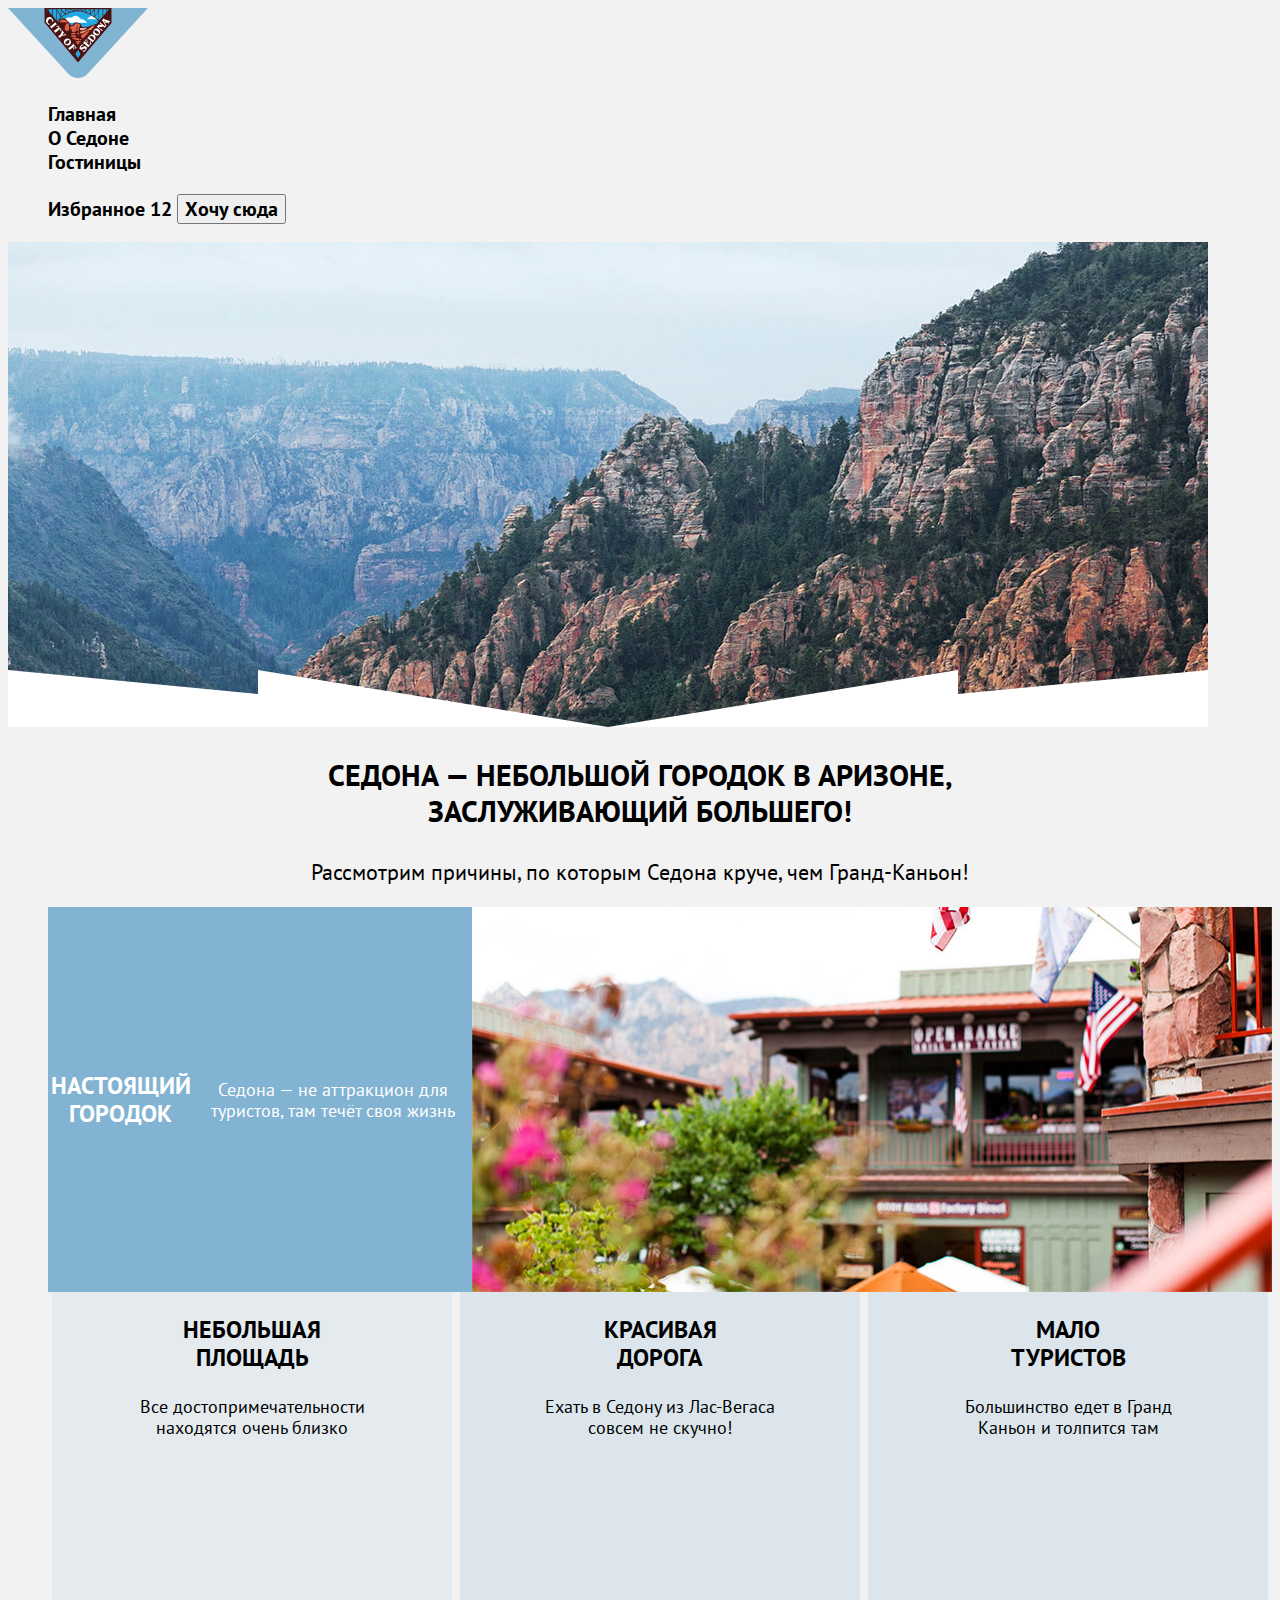
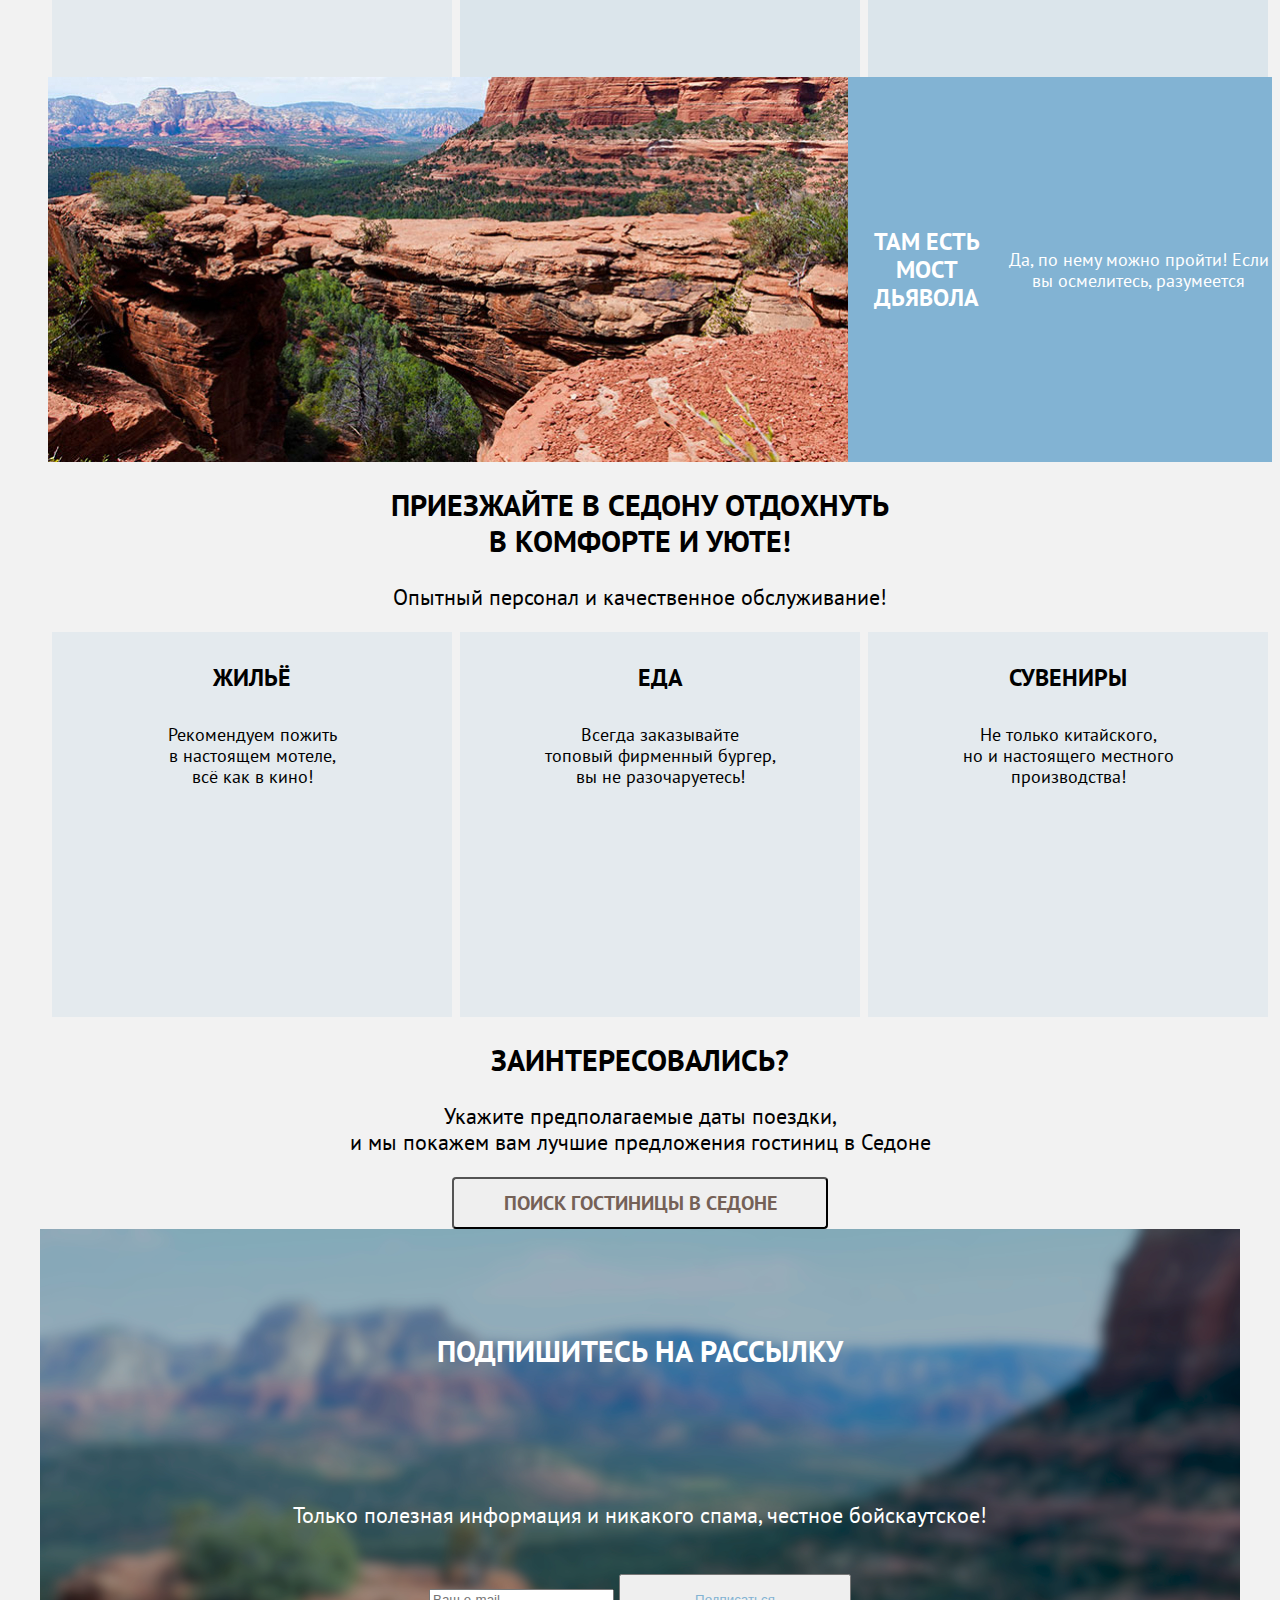
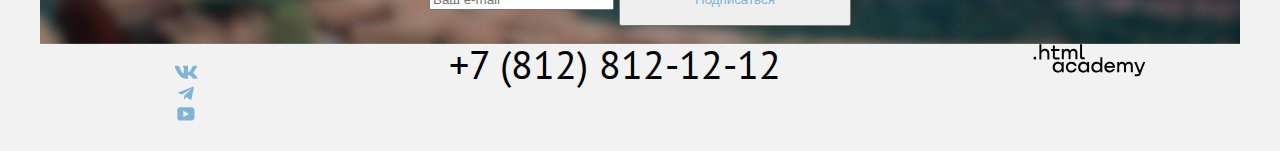
==== commit ee09dea1: "добавление стилей" ====
--- a/index.html
+++ b/index.html
@@ -13,7 +13,7 @@
     <header class="page-header" data-test="header">
       <nav class="navigation">
         <a class="navigation-logo" href="index.html" aria-current="page">
-          <img class="page-header-logo" src="images\logo.svg" width="138" height="64" alt="Логотип города Седона.">
+          <img class="page-header-logo" src="images\logo.svg"  alt="Логотип города Седона.">
         </a>
         <ul class="navigation-list">
           <li class="navigation-item">
@@ -29,7 +29,7 @@
         <ul class="navigation-user">
           <li class="navigation-user-item">
             <a class="navigation-user-link navigation-user-link-search" href="#">
-              <span class="visually-hidden">Поиск</span>
+              <span class="visually-hidden"></span>
             </a>
           </li>
           <li class="navigation-user-item">
@@ -42,70 +42,67 @@
         </ul>
       </nav>
     </header>
-    <!-- Основной контент -->
+
     <main class="main-index" data-test="main">
-      <section class="hero" data-test="hero">
-        <h1 class="visually-hidden">Седона - городок в Аризоне</h1>
+      <!-- Основной контент -->
+      <section class="hero hero-main-picture hero-main-picture-divider" data-test="hero">
+        <!-- <h1 class="visually-hidden">Седона - городок в Аризоне</h1> -->
         <!-- <img class="hero-logo" alt="Добро пожаловать в ущелья Седоны, потому что Гранд-Каньон — отстой. "> -->
-
-
-
-        <img class="hero-main-picture">
-        <img class="hero-main-picture-divider">
-
+        <!-- <img class="hero-main-picture">
+        <img class="hero-main-picture-divider"> -->
       </section>
       <section class="advantages" data-test="advantages">
-        <h2 class="visually-hidden">Приемущества</h2>
-        <p class="lead">Седона — небольшой городок в Аризоне,<br/>
-          заслуживающий большего!</p>
-        <p class="lead-description">Рассмотрим причины, по которым Седона круче, чем Гранд-Каньон!</p>
+        <!-- <h2 class="visually-hidden">Приемущества</h2> -->
+          <p class="lead">Седона — небольшой городок в Аризоне,<br />
+            заслуживающий большего!</p>
+          <p class="lead-description">Рассмотрим причины, по которым Седона круче, чем Гранд-Каньон!</p>
         <ul class="advantages-list">
           <li class="advantages-item advantages-item-wide">
-            <h3 class="advantages-title">Настоящий городок ________________</h3>
+            <h3 class="advantages-title">Настоящий городок</h3>
             <p class="advantages-description">Седона — не аттракцион для туристов,
               там течёт своя жизнь</p>
             <img class="advantages-image" src="images\city_on_the_mountain.jpg" width="800" height="385"
               alt="Домики на фоне гор">
           </li>
           <li class="advantages-item advantages-light">
-            <h3 class="advantages-title advantages-title-cube">Небольшая площадь</h3>
-            <p class="advantages-description advantages-description-cube">Все достопримечательности находятся очень
+            <h3 class="advantages-title advantages-title-cube">Небольшая<br/>площадь</h3>
+            <p class="advantages-description advantages-description-cube">Все достопримечательности</br>находятся очень
               близко</p>
           </li>
           <li class="advantages-item advantages-dark-accent">
-            <h3 class="advantages-title advantages-title-cube">Красивая дорога</h3>
-            <p class="advantages-description advantages-title-cube">Ехать в Седону из Лас-Вегаса совсем не скучно!</p>
+            <h3 class="advantages-title advantages-title-cube">Красивая<br/>дорога</h3>
+            <p class="advantages-description advantages-title-cube">Ехать в Седону из Лас-Вегаса</br>совсем не скучно!</p>
           </li>
           <li class="advantages-item advantages-light-second">
-            <h3 class="advantages-title advantages-title-cube">Мало туристов</h3>
-            <p class="advantages-description advantages-title-cube">Большинство едет в Гранд Каньон и толпится там</p>
+            <h3 class="advantages-title advantages-title-cube">Мало<br/>туристов</h3>
+            <p class="advantages-description advantages-title-cube">Большинство едет в Гранд</br>Каньон и толпится там</p>
           </li>
           <li class="advantages-item advantages-item-wide">
             <img class="advantages-image" src="images\bridge_diablo.jpg" width="800" height="385" alt="Каньон и горы">
-            <h3 class="advantages-title">Там есть мост дьявола ________________</h3>
+            <h3 class="advantages-title">Там есть мост дьявола</h3>
             <p class="advantages-description">Да, по нему можно пройти! Если вы осмелитесь, разумеется</p>
           </li>
         </ul>
       </section>
       <section class="infrastructure">
-        <h2 class="visually-hidden">Инфраструктура</h2>
-        <p class="infrastructure-lead">Приезжайте в Седону отдохнуть<br/> в комфорте и уюте!</p>
+        <!-- <h2 class="visually-hidden">Инфраструктура</h2> -->
+        <h2 class="infrastructure-lead">Приезжайте в Седону отдохнуть<br/> в комфорте и уюте!</h2>
         <p class="infrastructure-lead-description">Опытный персонал и качественное обслуживание!</p>
         <ul class="infrastructure-list">
           <li class="infrastructure-item infrastructure-item-home infrastructure-item-accent-dark">
             <h4 class="infrastructure-title infrastructure-description">Жильё</h4>
-            <p class="infrastructure-description">Рекомендуем пожить в настоящем мотеле,
+            <p class="infrastructure-description">Рекомендуем пожить<br/> в настоящем мотеле,<br/>
               всё как в кино!</p>
           </li>
           <li class="infrastructure-item infrastructure-item-food infrastructure-item-accent-light">
             <h4 class="infrastructure-title">Еда</h4>
-            <p class="infrastructure-description">Всегда заказывайте
-              топовый фирменный бургер, вы не разочаруетесь!</p>
+            <p class="infrastructure-description">Всегда заказывайте<br/>
+              топовый фирменный бургер,<br/> вы не разочаруетесь!</p>
           </li>
           <li class="infrastructure-item infrastructure-item-souvenir infrastructure-item-accent-dark">
             <h4 class="infrastructure-title">Сувениры</h4>
-            <p class="infrastructure-description">Не только китайского,
-              но и настоящего местного производства!</p>
+            <p class="infrastructure-description">Не только китайского,<br/>
+              но и настоящего местного<br/> производства!</p>
           </li>
         </ul>
       </section>
@@ -121,7 +118,7 @@
           честное бойскаутское!</p>
         <form class="subscribe-form" action="https://htmlacademy.ru/" method="post">
           <p class="subscribe-form-name">
-            <label class="visually-hidden" for="for-user">Укажите Ваш e-mail</label>
+            <label class="visually-hidden" for="for-user"></label>
             <input type="text" id="user-email" name="user-email" placeholder="Ваш e-mail">
             <button class="subscribe-button" type="submit">Подписаться</button>
           </p>
@@ -135,21 +132,21 @@
         <li class="footer-social-item">
           <a class="footer-social-link" href="https://vk.com/htmlacademy">
             <img class="footer-logo-link-vk" src="images\catalog\vk.svg" width="24" height="14" alt="логотип Вконтакте">
-            <span class="visually-hidden">Вконтакте</span>
+            <span class="visually-hidden"></span>
           </a>
         </li>
         <li class="footer-social-item">
           <a class="footer-social-link" href="https://twitter.com/htmlacademy">
             <img class="footer-logo-link-twitter" src="images\catalog\twitter.svg" width="24" height="14"
               alt="Логитип Твиттер">
-            <span class="visually-hidden">Tвиттер</span>
+            <span class="visually-hidden"></span>
           </a>
         </li>
         <li class="footer-social-item">
           <a class="footer-social-link" href="https://www.youtube.com/channel/UChUxTMjJGo-JDRY8pNTGL2g">
             <img class="footer-logo-link-youtube" src="images\catalog\youtube.svg" width="24" height="14"
               alt="Логотип Youtube">
-            <span class="visually-hidden">YouTube</span>
+            <span class="visually-hidden"></span>
           </a>
         </li>
       </ul>
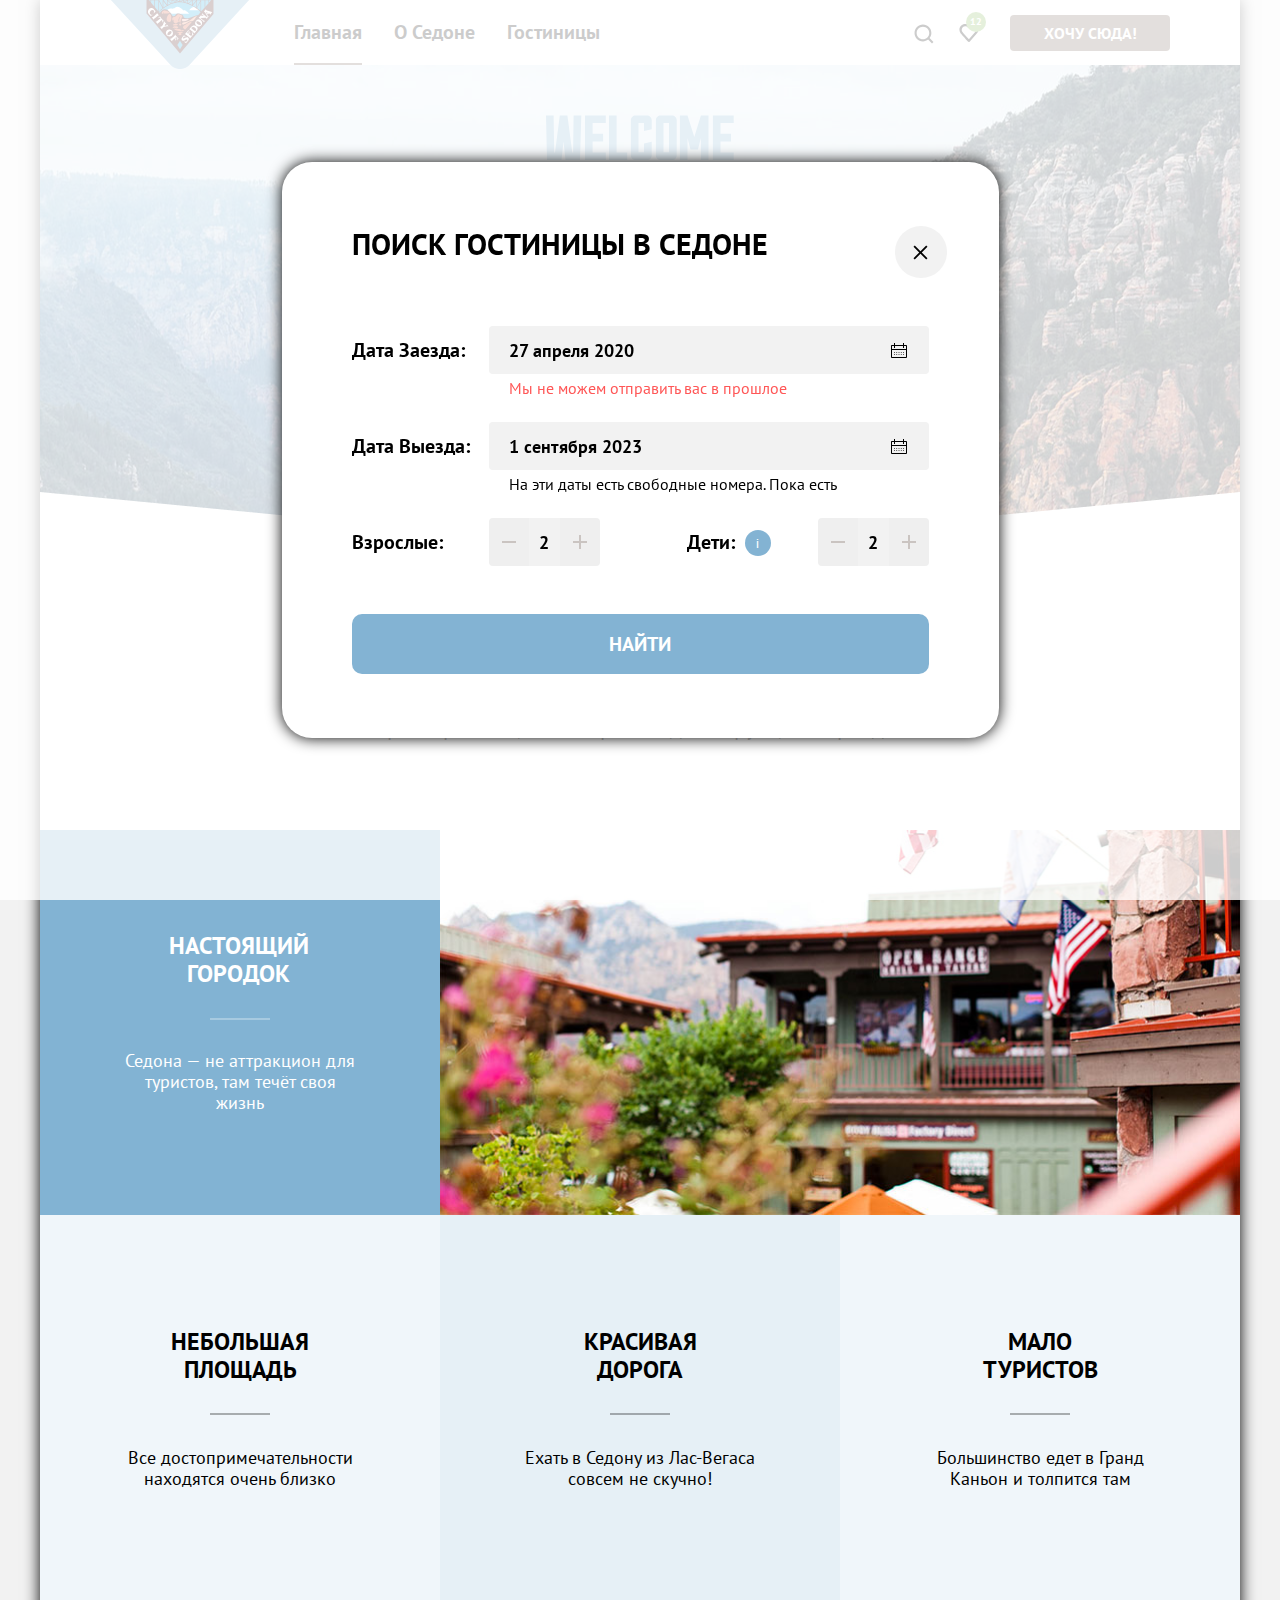
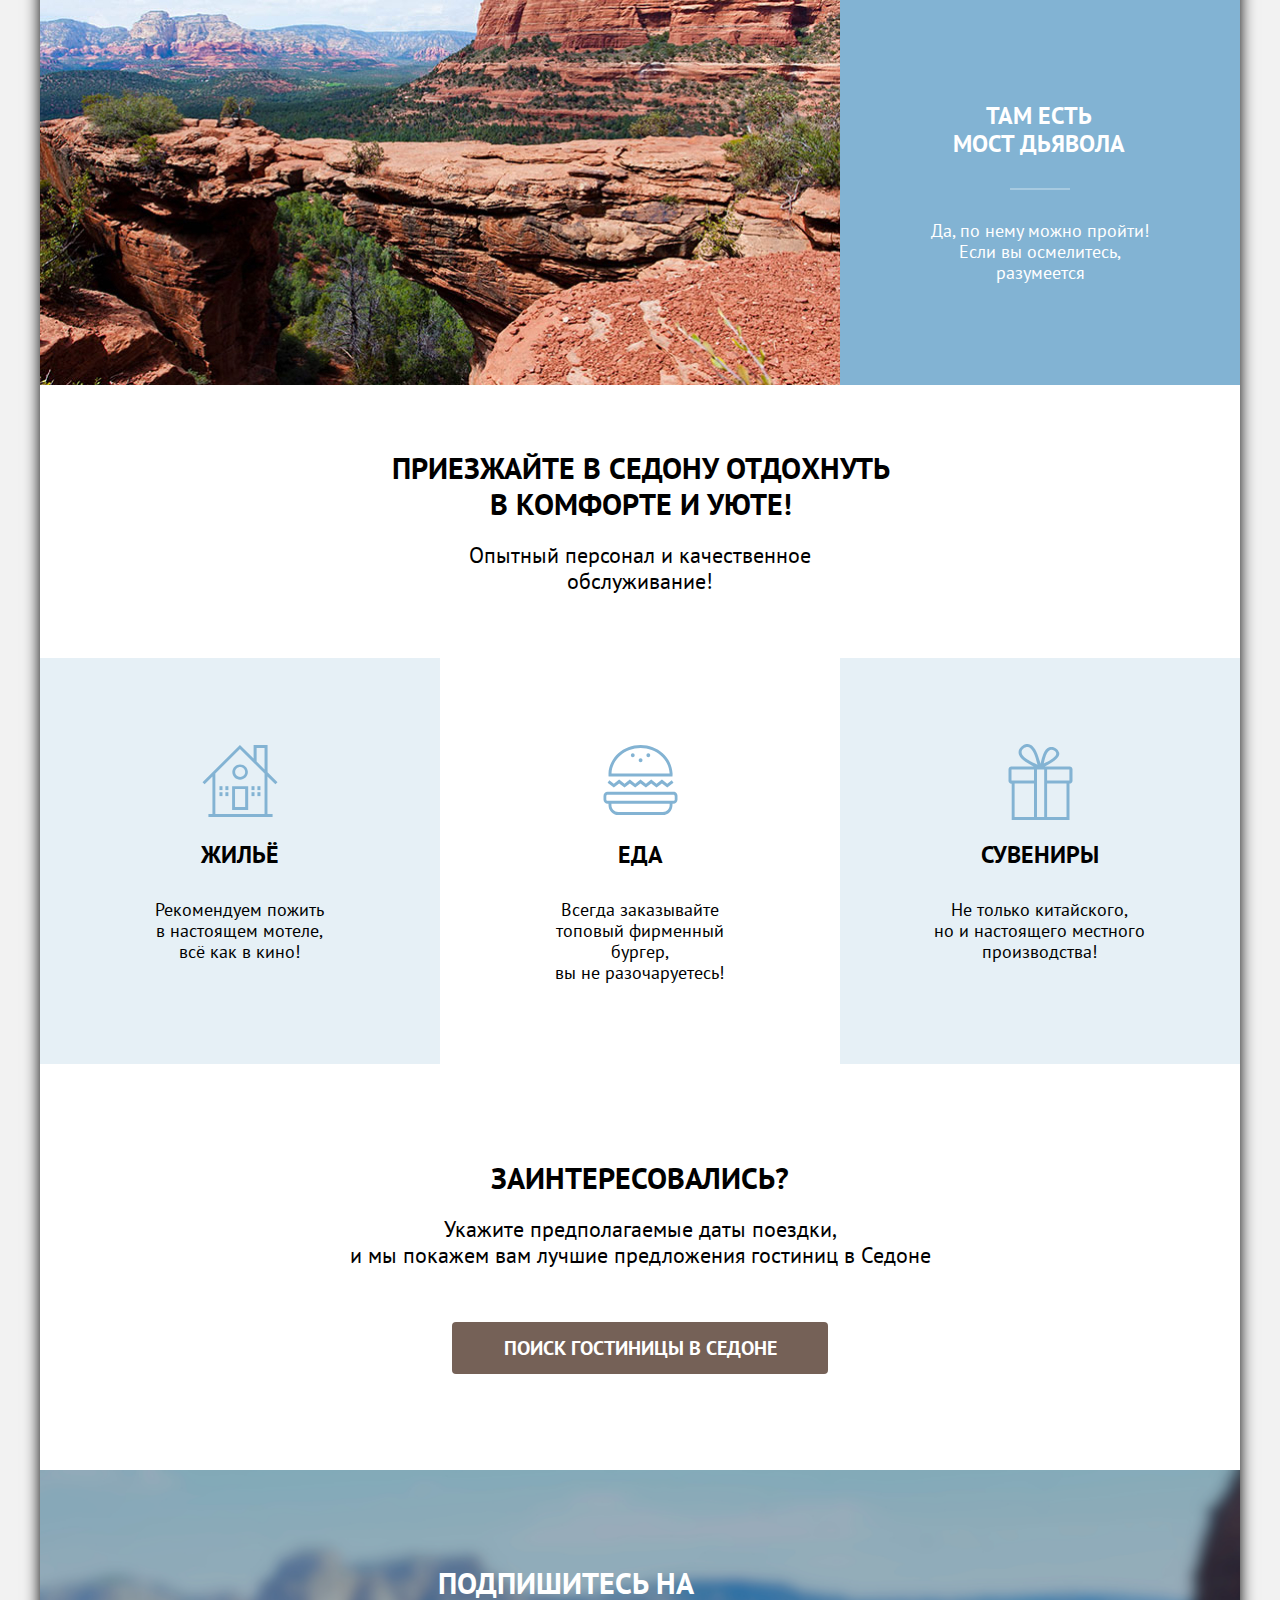
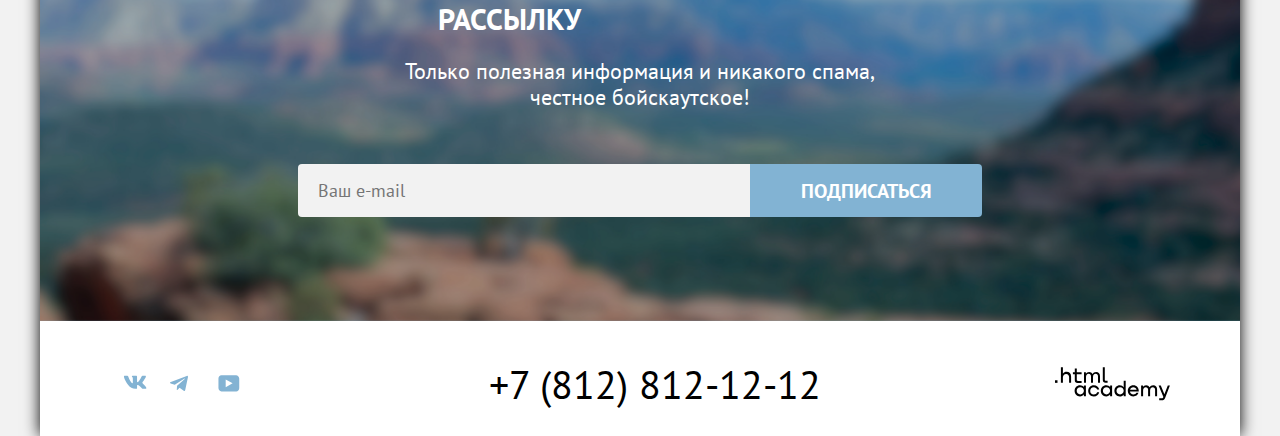
==== commit a9350e45: "Merge pull request #1 from one-donovan/master" ====
--- a/index.html
+++ b/index.html
@@ -1,161 +1,301 @@
 <!DOCTYPE html>
 <html lang="ru">
-
   <head>
     <meta charset="utf-8">
     <link href="style/style.css" rel="stylesheet">
+    <link rel="icon" href="images/catalog/favicon.svg">
     <meta name="viewport" content="width=device-width, initial-scale=1.0">
     <title>HTML Academy: Седона</title>
   </head>
-
   <body>
-    <!-- Шапка -->
-    <header class="page-header" data-test="header">
-      <nav class="navigation">
-        <a class="navigation-logo" href="index.html" aria-current="page">
-          <img class="page-header-logo" src="images\logo.svg"  alt="Логотип города Седона.">
-        </a>
-        <ul class="navigation-list">
-          <li class="navigation-item">
-            <a class="navigation-link navigation-link-current" href="#">Главная</a>
+    <div class="container">
+      <!-- Шапка -->
+      <header class="page-header" data-test="header">
+        <nav class="navigation">
+          <a class="navigation-logo" href="index.html" aria-current="page">
+            <img class="page-header-logo" src="images/logo.svg" width="140" height="70" alt="Логотип города Седона.">
+          </a>
+          <ul class="navigation-list">
+            <li class="navigation-item">
+              <a class="navigation-link navigation-link-current" href="#">Главная</a>
+            </li>
+            <li class="navigation-item">
+              <a class="navigation-link" href="#">О Седоне</a>
+            </li>
+            <li class="navigation-item">
+              <a class="navigation-link" href="catalog.html">Гостиницы</a>
+            </li>
+          </ul>
+          <ul class="navigation-user">
+            <li class="navigation-user-item">
+              <a class="navigation-user-link" href="#">
+                <svg class="navigation-icon" aria-hidden="true" focusable="false" width="20px" height="20px"
+                  viewBox="0 0 19 19" fill="none" xmlns="http://www.w3.org/2000/svg">
+                  <path
+                    d="M18.5 17.0083L14.8 13.3287C15.8 12.0359 16.5 10.3453 16.5 8.4558C16.5 4.08011 12.9 0.5 8.5 0.5C4.1 0.5 0.5 4.17956 0.5 8.55525C0.5 12.9309 4.1 16.511 8.5 16.511C10.3 16.511 12 15.9144 13.4 14.8204L17.1 18.5L18.5 17.0083ZM8.5 14.5221C5.2 14.5221 2.5 11.837 2.5 8.55525C2.5 5.27348 5.2 2.5884 8.5 2.5884C11.8 2.5884 14.5 5.27348 14.5 8.55525C14.5 11.837 11.8 14.5221 8.5 14.5221Z"
+                    fill="black" />
+                </svg>
+              </a>
+              <a class="navigation-user-link navigation-user-link-favorite" href="#">
+                <svg class="navigation-icon" aria-hidden="true" focusable="false" width="20px" height="20px"
+                  viewBox="0 0 19 17" fill="none" xmlns="http://www.w3.org/2000/svg">
+                  <path
+                    d="M9.29282 17C8.99282 17 8.69282 16.9 8.49282 16.6C3.09282 10.5 1.79282 9.1 1.49282 8.7C0.792822 7.8 0.392822 6.6 0.392822 5.4C0.392822 2.4 2.79282 0 5.89282 0C7.19282 0 8.39282 0.5 9.39282 1.3C10.3928 0.5 11.6928 0 12.8928 0C15.8928 0 18.3928 2.4 18.3928 5.4C18.3928 6.7 17.8928 7.9 17.0928 8.8L10.0928 16.7C9.89282 16.9 9.69282 17 9.29282 17ZM3.29282 7.5C3.59282 7.9 6.79282 11.5 9.39282 14.4L15.5928 7.4C16.0928 6.9 16.2928 6.2 16.2928 5.4C16.2928 3.6 14.7928 2.1 12.9928 2.1C11.9928 2.1 10.9928 2.6 10.2928 3.4C9.99282 3.7 9.69282 3.8 9.39282 3.8C9.09282 3.8 8.79282 3.6 8.59282 3.4C7.89282 2.6 6.89282 2.1 5.89282 2.1C4.09282 2.1 2.59282 3.6 2.59282 5.4C2.49282 6.3 2.89282 7 3.29282 7.5C3.19282 7.5 3.19282 7.5 3.29282 7.5Z"
+                    fill="black" />
+                </svg>
+                <span class="visually-hidden"></span>
+                <span class="notification-number">12</span>
+              </a>
+              <button class="header-button" type="button">Хочу сюда!</button>
+            </li>
+          </ul>
+        </nav>
+      </header>
+      <!-- Основной контент -->
+      <main class="main-index" data-test="main">
+        <section class="hero hero-main-picture hero-main-picture-divider" data-test="hero">
+          <h2 class="visually-hidden">Добро пожаловать в Седону</h2>
+          <svg width="458" height="352" aria-hidden="true" focusable="false" style="margin: -1px 0 1px 0; "
+            viewBox="0 0 458 352" fill="none" xmlns="http://www.w3.org/2000/svg">
+            <path
+              d="M152.3 56.1L149.5 61H146.8L145.9 62.4H148.7L142.6 72.8C141.3 75 142.2 77 144.7 77C146.5 77 148.4 75.7 150.3 73.9C150.3 77.7 155.6 78.4 158.9 74.4H159.6C161.4 74.4 164.2 73.3 165.8 71.5C165.6 71.1 165.1 70.6 164.7 70.5L164.5 70.7C163.1 72.2 161.5 72.9 159.9 72.9L162.7 68.1C164.5 65 162.8 62 160 62C157.7 62 155.9 62.9 154.1 65.9L152.6 68.5L151.4 70.6L151.2 70.8C149 73.3 146.9 75.3 145.6 75.3C144.9 75.3 144.6 74.8 145.3 73.7L151.8 62.5H154.3L155 61H152.5L155.3 56.1H152.3ZM159.8 63.9C160.8 64 161.2 65.2 160.2 66.9L158 70.6H157.9C156.9 70.6 156.1 71.4 156.1 72.4C156.1 72.8 156.2 73.1 156.4 73.4V73.5C155 75.9 151.5 75.5 153.3 72.4L155.6 68.5L157.1 66.1C158 64.5 159.1 63.9 159.8 63.9ZM181.8 56.1L179 61H176.3L175.4 62.4H178.2L172 72.8C170.7 75 171.6 77 174.1 77C175.3 77 176.6 76.4 178 75.4L177.2 76.7H180.2L184.8 68.8C189.4 63 191.5 63.8 190.2 66L186.3 72.7C185 74.9 185.9 76.9 188.4 76.9C190.2 76.9 192.2 75.5 194.1 73.7C194.2 75.6 195.8 76.9 198.2 76.9C201.6 76.9 205 74.3 207.5 71.4C207.3 71 206.8 70.5 206.4 70.4L206.2 70.6C204 73.1 201.2 75.1 199.1 75.1C197.2 75.1 196.1 74 197.5 71.5L197.8 71C199.7 71.8 203.4 71.4 205.7 67.6L206.1 66.9C207.7 64.1 206.2 62.1 203.7 62.1C201.3 62.1 199.3 63.4 198 65.5L195.1 70.5L194.9 70.7C192.7 73.2 190.6 75.2 189.3 75.2C188.6 75.2 188.3 74.7 188.9 73.6L193.3 66.1C194.6 63.8 193.4 62.2 191.7 62.2C190.4 62.2 189 62.9 187.5 64.5L192.3 56.2H189.3L180.9 70.6L180.7 70.8C178.5 73.3 176.4 75.3 175.1 75.3C174.4 75.3 174.1 74.8 174.8 73.7L181.3 62.5H183.8L184.7 61.1H182.2L185 56.2L181.8 56.1ZM203.1 64.3C204.1 64.2 204.6 65.2 203.6 66.9L203.2 67.6C201.8 70 199.8 70 198.7 69.6L200.6 66.2C201.3 65 202.3 64.4 203.1 64.3ZM247.4 58.9C245.7 60.4 245.5 62.1 246.6 63.5L246.9 63.8C245.6 65.7 243.8 68.2 241.8 70.5L241.6 70.7C240.2 72.2 238.6 72.9 237 72.9L239.8 68.1C241.6 65 239.9 62 237.1 62C234.8 62 233 62.9 231.2 65.9L229.7 68.5L228.5 70.6L228.3 70.8C225.8 73.6 223.7 75.5 221.3 76.5L228.1 65.1H226.3C226.3 63.9 225 62.2 223.1 62.2C221.5 62.2 219.2 63.5 217.9 65.6L213.7 72.8C212.4 75 213.3 77 215.8 77C216.6 77 217.7 76.6 218.7 76L217.9 77.4C213.8 78.6 211.3 80.3 211.3 82.5C211.3 85.4 215.7 86 217.9 82.3L220.2 78.4C222.6 77.7 225 76.3 227.4 73.9C227.4 77.7 232.7 78.5 236 74.4H236.7C238.5 74.4 241.3 73.3 242.9 71.5C244.3 69.8 245.5 68.3 247.9 65.1L248.3 65.6C248.7 66.1 248.8 66.7 248.5 67.3L245.3 72.8C244 75 244.9 77 247.4 77C248.9 77 250.6 76 252.2 74.6C252.1 76 253.1 77 254.8 77C255.6 77 256.7 76.6 257.7 76L256.9 77.4C252.8 78.6 250.3 80.3 250.3 82.5C250.3 85.4 254.7 86 256.9 82.3L259.2 78.4C261.7 77.6 264.1 76.2 266.6 73.8C266.7 75.7 268.3 77 270.7 77C273.2 77 275.6 75.6 277.7 73.8C277.6 77.7 283 78.5 286.3 74.4H287C287.9 74.4 289.2 74.1 290.4 73.5C289.6 75.6 290.3 77 292.1 77C293.8 77 295.6 75.5 297.1 74.1C296.8 75.7 297.8 77 299.7 77C302.2 77 305.1 74.4 307.6 71.5C309.3 69.5 310.8 67.5 311.9 66.1C310.7 69.2 311.3 74.8 308.5 74.8C307.5 74.8 307.1 73.7 307.1 73.7L305.2 74.7C305.2 74.7 305.8 77.1 308.5 77.1C308.8 77.1 309.1 77.1 309.3 77H309.4C312.5 76.6 315.5 74.2 317.8 71.6C317.6 71.1 317.1 70.7 316.7 70.6L316.5 70.8C315.4 72 314.2 73.1 312.9 74C313.9 71.2 313.7 66.8 315.5 63L313.2 61.8C312 63.5 309.2 67.4 306.5 70.5L306.3 70.7C304.1 73.2 302 75.2 300.7 75.2C300 75.2 299.7 74.7 300.4 73.6L306.8 62.4H303.8L298.4 71.7C296.1 73.8 294.3 74.9 293.8 74.7C293 74.4 293.8 73.3 294.2 72.6L300.1 62.4H297.1L292.4 70.5L292.2 70.7C290.8 72.2 289.2 72.9 287.6 72.9L290.4 68.1C292.2 65 290.5 62 287.7 62C285.4 62 283.6 62.9 281.8 65.9L280.3 68.5L279.1 70.6L278.9 70.8C276.7 73.3 273.9 75.3 271.8 75.3C269.9 75.3 268.8 74.2 270.2 71.7L270.5 71.2C272.4 72 276.1 71.6 278.4 67.8L278.8 67.1C280.4 64.3 278.9 62.3 276.4 62.3C274 62.3 272 63.6 270.7 65.7L267.8 70.7L267.6 70.9C265.1 73.7 263 75.6 260.6 76.6L267.4 65.2H265.6C265.6 64 264.3 62.3 262.4 62.3C260.8 62.3 258.5 63.6 257.2 65.7L254.3 70.6L254.1 70.8C251.9 73.3 249.8 75.3 248.5 75.3C247.8 75.3 247.5 74.8 248.2 73.7L251.2 68.5C252.2 66.7 251.8 65.6 250.8 64.5L249.1 62.5C248.7 62 248.7 61.4 249.3 60.8L247.4 58.9ZM237.1 63.9C238.1 64 238.6 65.2 237.5 66.9L235.3 70.6H235.2C234.2 70.6 233.4 71.4 233.4 72.4C233.4 72.8 233.5 73.1 233.7 73.4V73.5C232.3 75.9 228.8 75.5 230.6 72.4L232.9 68.5L234.4 66.1C235.3 64.5 236.3 63.9 237.1 63.9ZM287.3 63.9C288.3 64 288.8 65.2 287.7 66.9L285.5 70.6H285.4C284.4 70.6 283.6 71.4 283.6 72.4C283.6 72.8 283.7 73.1 283.9 73.4V73.5C282.5 75.9 279 75.5 280.8 72.4L283.1 68.5L284.6 66.1C285.4 64.5 286.5 63.9 287.3 63.9ZM275.6 64.3C276.6 64.2 277.1 65.2 276.1 66.9L275.7 67.6C274.2 70 272.3 70 271.2 69.6L273.1 66.2C273.8 65 274.8 64.4 275.6 64.3ZM223.2 64.5C224.2 64.5 224.9 65.4 224 66.9L221.7 70.9C219.9 73.8 218 75.2 216.8 75.2C216.1 75.2 215.8 74.7 216.5 73.6L220.7 66.3C221.4 65.1 222.4 64.5 223.2 64.5ZM262.1 64.5C263.1 64.5 263.8 65.4 262.9 66.9L260.6 70.9C258.8 73.8 256.9 75.2 255.7 75.2C255 75.2 254.7 74.7 255.4 73.6L259.6 66.3C260.3 65.1 261.3 64.5 262.1 64.5ZM216.8 79.4L215.4 81.8C214.8 82.9 213.7 82.7 213.7 81.9C213.7 81.2 214.5 80.3 216.8 79.4ZM255.7 79.4L254.3 81.8C253.7 82.9 252.6 82.7 252.6 81.9C252.7 81.2 253.4 80.3 255.7 79.4ZM101 67.8H129.9V69.7H101V67.8ZM328.1 67.8H357V69.7H328.1V67.8Z"
+              fill="#766458" />
+            <path
+              d="M322.7 37.4V45.1H301.9V0.400002H322.7V8H309.5V18.8H320V26.5H309.5V37.4H322.7ZM289.9 0.400002H297.5V45.1H289.9V23.1L286.9 34.5H279.5L276.5 23.1V45.1H268.9V0.400002H276.5L283.3 22L289.9 0.400002ZM258 8H252.5V37.3H258V8ZM261 0.400002C263.5 0.400002 265.7 2.5 265.7 5.1V40.4C265.7 43 263.5 45.1 261 45.1H249.6C247 45.1 244.9 42.9 244.9 40.4V5.1C244.9 2.5 247 0.400002 249.6 0.400002H261ZM233 28.6L240.7 26.8V40.4C240.7 43 238.5 45.1 236 45.1H224.6C222 45.1 219.9 42.9 219.9 40.4V5.1C219.9 2.5 222 0.400002 224.6 0.400002H236C238.5 0.400002 240.7 2.5 240.7 5.1V14.2L233 16V8H227.5V37.3H233V28.6ZM216.2 37.4V45.1H198V0.400002H205.6V37.4H216.2ZM194.8 37.4V45.1H174V0.400002H194.8V8H181.6V18.8H192.1V26.5H181.6V37.4H194.8ZM162.6 0.400002H170.3L169 45.1H154.5L152.5 26.6L150.5 45.1H136L135 0.400002H142.6L143.2 37.4H144L148.8 0.400002H156.4L161.3 37.4H162.1L162.6 0.400002Z"
+              fill="#81B3D3" />
+            <path
+              d="M380.4 214.7L405.8 140.7H431L456.7 214.7H436.5L432.8 201.3H404.2L400.4 214.7H380.4ZM416.1 162.6L408.6 187.1H428.7L421.2 162.6C420.8 161.4 420.4 160.2 420 159C419.7 157.7 419.4 156.5 419.2 155.2C419 154.7 418.9 154.3 418.9 153.9C418.8 153.4 418.7 153 418.7 152.6C418.6 153 418.5 153.4 418.4 153.9C418.3 154.3 418.2 154.7 418.2 155.2C418.1 155.4 418.1 155.5 418.1 155.7C418.1 155.8 418.1 155.9 418 156C417.8 157.1 417.5 158.3 417.2 159.4C416.7 160.4 416.4 161.5 416.1 162.6ZM298.4 214.7V140.7H317.9L345.8 178.7C346.5 179.8 347.2 181 347.8 182.2C348.5 183.4 349.2 184.6 349.8 185.8L351.2 188.8C351.7 189.8 352.1 190.8 352.6 191.7C352.5 190.9 352.4 190.1 352.3 189.3C352.2 188.5 352.1 187.7 352.1 186.9C351.9 185.3 351.8 183.7 351.8 182.1C351.7 180.4 351.7 178.8 351.7 177.1V140.8H371.1V214.8H351.7L323.6 176.6C322.8 175.7 322.1 174.6 321.4 173.3C320.7 172 320 170.6 319.4 169.2C319 168.2 318.5 167.3 318 166.3C317.6 165.4 317.3 164.4 316.8 163.5C317.2 165.9 317.5 168.3 317.7 170.8C317.9 173.3 318 175.8 318 178.2V214.7H298.4ZM210.4 159.8C214 153.2 218.9 148.2 225.3 144.7C231.7 141.2 238.3 139.5 245.2 139.5C246.1 139.5 247.1 139.5 248 139.6C249 139.7 250 139.8 250.9 139.8C253.8 140.2 256.6 140.9 259.4 141.9C262.3 142.9 265 144.2 267.5 145.8C273 149.4 277.3 154.1 280.3 160.1C283.3 166 284.8 172.1 284.8 178.6C284.8 179.4 284.8 180.2 284.7 181C284.7 181.8 284.6 182.5 284.5 183.3C284.3 185 284 186.6 283.6 188.2C283.2 189.8 282.7 191.3 282.1 192.8C278.8 200.3 273.8 206.2 266.9 210.3C260 214.4 252.8 216.5 245.2 216.5C244.7 216.5 244.1 216.5 243.6 216.4H242.1C239.4 216.2 236.8 215.7 234.2 215C231.6 214.3 229.1 213.3 226.8 212.1C220.3 208.7 215.2 203.9 211.5 197.6C207.8 191.3 205.9 184.7 205.9 177.9C205.9 176.9 205.9 175.9 206 174.9C206.1 173.9 206.2 172.8 206.5 171.8C206.9 169.8 207.4 167.7 208.1 165.8C208.5 163.6 209.4 161.7 210.4 159.8ZM263.2 186.4C263.4 185.6 263.6 184.8 263.8 184C264 183.1 264.2 182.3 264.3 181.4C264.4 180.9 264.4 180.3 264.4 179.8C264.5 179.3 264.5 178.8 264.5 178.3C264.5 177.8 264.5 177.4 264.4 176.9V175.5C264 172.2 263 169 261.4 165.9C259.8 162.8 257.5 160.4 254.7 158.7C253.9 158.3 253.2 158 252.4 157.7C251.6 157.4 250.9 157.1 250.1 156.9C249.3 156.7 248.6 156.6 247.8 156.6C247 156.4 246.3 156.4 245.5 156.4C241.6 156.4 237.9 157.6 234.6 160.1C231.3 162.6 228.9 165.9 227.6 170L227.4 170.5V171C227.2 171.7 227 172.5 226.8 173.2C226.6 173.9 226.5 174.6 226.3 175.4L226.1 177V179.4C226.1 179.6 226.1 179.9 226.2 180.2C226.4 184.3 227.7 188.2 229.9 191.9C232.2 195.5 235.4 197.9 239.4 199.1L240.8 199.6C241.3 199.7 241.8 199.8 242.3 199.8L243.7 200H245.1C249.2 200 252.9 198.8 256.1 196.4C259.4 193.8 261.8 190.5 263.2 186.4ZM181.1 207.8C177.5 210.3 173.5 212 169.3 212.9C165.1 213.8 160.7 214.4 156.4 214.6C155.2 214.7 153.9 214.7 152.7 214.7H128.9V140.7H154C155.2 140.7 156.4 140.7 157.6 140.8C161.8 141 165.9 141.6 169.9 142.5C174 143.4 177.8 145.2 181.2 147.6C185.5 150.6 188.9 154.6 191.3 159.6C193.7 164.6 195.1 169.7 195.4 174.9C195.5 175.4 195.5 175.8 195.5 176.3V179.2C195.3 184.7 194 190 191.6 195.1C189.2 200.2 185.6 204.5 181.1 207.8ZM148.7 198.1C148.9 198.1 149.2 198.1 149.4 198.2H150.2C150.5 198.2 150.8 198.2 151 198.3H154.1C155 198.2 155.8 198.1 156.5 198.1C158.5 197.9 160.5 197.6 162.4 197.1C164.3 196.6 166.1 195.7 167.6 194.7C170.1 192.9 171.9 190.5 173.1 187.5C174.3 184.4 175 181.2 175 177.9V177C175 176.7 175 176.4 174.9 176.1C174.7 173.2 174 170.3 172.8 167.6C171.6 164.8 169.9 162.6 167.7 161C166.1 159.7 164.2 158.8 162.2 158.3C160.2 157.8 158.2 157.6 156.2 157.5H148.7V198.1ZM68.8 214.7V140.7H114.2V156.8H88.6V169.8H112.6V185.6H88.6V198.1H114.1V214.7H68.8ZM9.4 190.9C9.5 191 9.5 191.1 9.5 191.1C9.6 191.1 9.7 191.1 9.7 191.2C11.8 193.5 14.2 195.7 16.8 197.7C19.4 199.6 22.5 200.7 25.9 200.8C26 200.8 26.1 200.8 26.1 200.9H26.4C26.5 200.9 26.6 200.9 26.6 201H27.9C28.3 200.9 28.6 200.8 28.9 200.8C30.1 200.6 31.3 200.1 32.4 199.4C33.6 198.7 34.5 197.9 35.1 196.8L35.3 196.3L35.5 195.8C35.7 195.3 35.8 194.8 35.8 194.3C35.9 193.8 35.9 193.4 35.9 193C35.9 190.9 35 189.2 33.1 187.8C31.4 186.4 29.4 185.2 27.3 184.4C26.5 184.1 25.7 183.9 24.9 183.7C24.2 183.5 23.4 183.3 22.7 183.1H22.5C22.4 183 22.3 183 22.3 183C18.5 182.1 14.9 180.6 11.6 178.6C8.3 176.5 6 173.5 4.7 169.7C4.5 168.9 4.2 168.1 4 167.3C3.8 166.4 3.7 165.5 3.7 164.6C3.7 164.5 3.7 164.2 3.7 164V161.2C3.8 160.6 3.9 160 4 159.3C4.2 157.7 4.6 156.2 5.2 154.7C5.7 153.2 6.4 151.8 7.3 150.5C9.8 146.4 13 143.5 16.8 141.7C20.7 139.9 24.9 139 29.1 139C30.1 139 31.1 139.1 32.1 139.2C33.2 139.3 34.3 139.4 35.4 139.5C38.2 140 41 140.8 43.6 141.8C46.4 142.9 48.9 144.2 51.3 145.6L44.9 159.9C42.8 158.4 40.6 157 38.3 155.8C36 154.6 33.5 154.1 30.8 154.1H29.9C28.1 154.3 26.5 155.1 24.9 156.5C23.4 157.8 22.6 159.2 22.6 160.8V161.5C22.7 161.7 22.8 162 22.9 162.2C23.1 162.7 23.3 163.2 23.7 163.7C24.1 164.2 24.5 164.6 25 165C25.9 165.7 27.1 166.4 28.7 167C30.3 167.5 32 168.1 33.8 168.6C35.3 169 36.7 169.4 38.1 169.8C39.5 170.1 40.7 170.4 41.6 170.7C45.9 172.2 49.2 174.8 51.4 178.5C53.6 182.1 54.7 185.9 54.8 189.9V190.5C54.8 191 54.8 191.4 54.7 191.9V193.2C54.2 197.2 52.9 201.1 50.8 204.7C48.7 208.3 45.9 211.1 42.3 213.1C41 213.7 39.6 214.3 38.2 214.7C36.8 215.1 35.4 215.4 34 215.7C32.9 215.9 31.7 216.1 30.5 216.2C29.4 216.4 28.3 216.4 27.1 216.4H25.7C21.1 216.2 16.5 215.2 12 213.4C7.5 211.5 3.5 208.9 0 205.7L9.4 190.9ZM351 338C351 337.7 351.1 337.4 351.2 337.1C351.3 336.8 351.5 336.5 351.7 336.3C351.9 336.1 352.2 335.9 352.5 335.7C352.8 335.6 353.2 335.5 353.6 335.5C354.1 335.5 354.5 335.6 354.9 335.8C355.3 336 355.7 336.2 356 336.5C356.2 336.8 356.4 337.1 356.6 337.5C356.7 337.9 356.8 338.3 356.8 338.8C356.8 339.7 356.6 340.4 356.3 341.2C356 341.9 355.6 342.6 355 343.1C354.7 343.4 354.5 343.6 354.2 343.8C353.9 344 353.6 344.2 353.3 344.3C353 344.4 352.8 344.6 352.6 344.7C352.5 344.8 352.4 344.8 352.2 344.9L350.8 342.9C351 342.8 351.3 342.7 351.6 342.5C351.9 342.4 352.2 342.2 352.5 342C352.8 341.8 353 341.5 353.2 341.2C353.4 340.9 353.5 340.6 353.5 340.2C352.9 340.2 352.3 340 351.8 339.6C351.2 339.3 351 338.8 351 338ZM358.8 338C358.8 337.7 358.9 337.4 359 337.1C359.1 336.8 359.3 336.5 359.5 336.3C359.7 336.1 360 335.9 360.3 335.7C360.6 335.6 361 335.5 361.4 335.5C361.9 335.5 362.3 335.6 362.7 335.8C363.1 336 363.5 336.2 363.8 336.5C364 336.8 364.2 337.1 364.4 337.5C364.5 337.9 364.6 338.3 364.6 338.8C364.6 339.6 364.5 340.4 364.1 341.2C363.8 341.9 363.4 342.6 362.8 343.1C362.5 343.4 362.3 343.6 362 343.8C361.7 344 361.4 344.2 361.1 344.3C360.8 344.4 360.6 344.6 360.4 344.7C360.3 344.8 360.2 344.8 360 344.9L358.7 342.9C358.9 342.8 359.2 342.7 359.5 342.5C359.8 342.4 360.1 342.2 360.4 342C360.7 341.8 360.9 341.5 361.1 341.2C361.3 340.9 361.4 340.6 361.4 340.2C360.8 340.2 360.2 340 359.7 339.6C359 339.3 358.8 338.8 358.8 338ZM94.2 279.3C94.2 279.6 94.1 279.9 94 280.2C93.9 280.5 93.7 280.8 93.5 281C93 281.5 92.3 281.8 91.6 281.8C91.2 281.8 90.7 281.7 90.3 281.5C89.9 281.3 89.5 281.1 89.2 280.8C88.9 280.5 88.7 280.1 88.6 279.8C88.5 279.4 88.4 279 88.4 278.5C88.4 277.6 88.6 276.9 88.9 276.1C89.2 275.4 89.6 274.7 90.2 274.2C90.5 273.9 90.7 273.7 91 273.5C91.3 273.3 91.6 273.1 91.9 273C92.2 272.9 92.4 272.7 92.6 272.6C92.8 272.5 92.9 272.5 93 272.4L94.3 274.4C94 274.5 93.7 274.6 93.5 274.8C93.2 274.9 92.9 275.1 92.6 275.3C92.3 275.5 92.1 275.8 91.9 276.1C91.7 276.4 91.6 276.7 91.6 277.1C92.3 277.1 92.8 277.3 93.3 277.7C94 278.1 94.2 278.6 94.2 279.3ZM86.4 279.3C86.4 279.9 86.2 280.5 85.7 281C85.5 281.2 85.2 281.4 84.9 281.6C84.6 281.7 84.2 281.8 83.8 281.8C83.4 281.8 82.9 281.7 82.5 281.5C82.1 281.3 81.7 281.1 81.4 280.8C81.1 280.5 80.9 280.1 80.8 279.8C80.7 279.4 80.6 279 80.6 278.5C80.6 277.6 80.8 276.9 81.1 276.1C81.4 275.4 81.8 274.7 82.4 274.2C82.6 274 82.9 273.7 83.2 273.5C83.5 273.3 83.8 273.1 84.1 273C84.4 272.9 84.6 272.7 84.8 272.6C85 272.5 85.1 272.5 85.2 272.4L86.5 274.4C86.3 274.5 86 274.6 85.7 274.8C85.4 274.9 85.1 275.1 84.8 275.3C84.5 275.5 84.3 275.8 84.1 276.1C83.9 276.4 83.8 276.7 83.8 277.1C84.5 277.1 85 277.3 85.5 277.7C86.1 278.1 86.4 278.6 86.4 279.3ZM331.7 336.2H335.5L347.3 315.6H343.5L331.7 336.2ZM331.6 337.7C330.4 337.7 329.4 338.7 329.4 339.9C329.4 341.1 330.3 342.1 331.6 342.1C332.8 342.1 333.8 341.2 333.8 339.9C333.8 338.6 332.8 337.7 331.6 337.7ZM305.2 332.2L306.3 330.3C310.7 324.2 313.6 325.9 312.3 328.2L310.5 331.3C309.4 333.2 306 334.6 305.2 332.2ZM330.3 335.1C330.1 334.5 329.4 333.9 328.9 333.8L328.6 334.1C327.3 335.7 325.7 337 324.1 338.2C325.3 334.6 325 329.1 327.4 324.2L324.6 322.7C323 324.8 319.6 329.8 316.2 333.8L315.9 334.1C313.2 337.3 310.5 339.8 308.9 339.8C308.1 339.8 307.3 339 307.3 337.3V335.7C310 336 312.8 334.3 314.5 331.2L315.5 329.5C319 323.5 313.3 321.5 309.4 325L314.8 315.7H311L300.2 334.4C300 334.2 299.8 334.1 299.5 333.9L299.2 334.2C296.5 337.4 293 339.9 290.3 339.9C288 339.9 286.6 338.4 288.3 335.4L292.2 328.6C294.4 324.9 298.2 325.5 296 329.4L295.5 330.3H298.6L299.1 329.4C301.1 325.9 299.2 323.3 296.1 323.3C293 323.3 290.6 324.9 289 327.7L285.3 334.1C285.2 334.1 285.1 334 285.1 334L284.8 334.3C282.1 337.5 279.4 340 277.8 340C277 340 276.5 339.4 277.4 337.9L285.5 323.8H281.7L275 335.5C272.1 338.1 269.9 339.6 269.2 339.2C268.3 338.8 269.2 337.4 269.7 336.6L277.1 323.7H273.3L266 336.4C265.2 337.1 263.6 337.8 262.8 338.3C264 334.7 263.7 329.2 266.1 324.3L263.3 322.8C261.7 324.9 253 336.5 249.6 340.5C249.9 341 250.5 341.4 251 341.8C253.1 339.3 260.3 330.1 261.7 328.3C260.2 332.2 261 339.3 257.4 339.3C256.1 339.3 255.6 337.9 255.6 337.9L253.2 339.1C253.2 339.1 253.9 342.1 257.3 342.1C257.7 342.1 258 342.1 258.4 342H258.5C260.4 341.7 263.1 340.9 264.9 339.6C264.9 341.1 265.8 342.1 267.4 342.1C269.5 342.1 271.8 340.2 273.6 338.5C273.2 340.5 274.4 342.1 276.8 342.1C279.1 342.1 281.8 340.2 284.2 337.7C284.2 340.2 286.2 342.1 289.3 342.1C292.4 342.1 295.4 340.4 298 338.1L295.9 341.8H299.7L304 334.3V337.3C304 340.5 304.6 342.2 307.7 342.2C310.8 342.2 314.4 338.9 317.5 335.2C319.6 332.7 321.5 330.1 322.9 328.3C321.4 332.2 322.2 339.3 318.6 339.3C317.3 339.3 316.8 337.9 316.8 337.9L314.4 339.1C314.4 339.1 315.1 342.1 318.5 342.1C318.9 342.1 319.2 342.1 319.6 342H319.7C323.7 341.5 327.5 338.4 330.3 335.1ZM215.7 334H215.5C214.3 334 213.3 335 213.3 336.3C213.3 336.8 213.4 337.2 213.7 337.6V337.7C211.9 340.7 207.6 340.2 209.8 336.2L212.7 331.2L214.5 328.1C217.2 323.6 220.8 325.4 218.5 329.3L215.7 334ZM190.3 348.2C189.5 349.6 188.2 349.4 188.2 348.4C188.2 347.4 189.1 346.3 192 345.2L190.3 348.2ZM161.5 334.4C159.2 338 157 339.7 155.4 339.7C154.6 339.7 154.1 339.1 155 337.6L160.3 328.4C162.3 324.9 166.4 325.8 164.5 329.2L161.5 334.4ZM149.5 319.7C150.6 317.8 151.9 316.9 152.9 316.9C154.3 316.9 155 317.8 155 319.2C155 322.7 150.6 330 144.8 329.1H144L149.5 319.7ZM242.3 333.8L242 334.1C239.3 337.3 236.6 339.8 235 339.8C234.2 339.8 233.7 339.2 234.6 337.7L240 328.1C241.6 325.2 240.1 323.2 238 323.2C236.4 323.2 234.7 324.1 232.8 326L234.2 323.5H230.4L224.3 334C224.1 333.9 224 333.8 223.8 333.7L223.5 334C221.8 335.9 219.7 336.8 217.8 336.8L221.4 330.7C223.7 326.7 221.6 323 218 323C215.1 323 212.8 324.2 210.7 327.9L208.8 331.1L207.2 333.9C207.1 333.8 207 333.8 206.9 333.7L206.6 334C203.5 337.6 200.8 339.9 197.8 341.2L208.2 323.5H204.4L197.7 335.1C194.8 337.8 192.5 339.3 191.8 339C190.9 338.6 191.8 337.2 192.3 336.4L199.7 323.5H195.9L189.9 333.9C189.8 333.8 189.7 333.8 189.6 333.7L189.3 334C186.6 337.2 183.9 339.7 182.3 339.7C181.5 339.7 181 339.1 181.9 337.6L187.3 328C188.9 325.1 187.4 323.1 185.3 323.1C183.7 323.1 182 324 180.1 325.9L181.5 323.4H177.7L171.7 333.8C171.6 333.7 171.5 333.7 171.3 333.6L171 333.9C168.3 337.1 165.6 339.6 164 339.6C163.2 339.6 162.7 339 163.6 337.5L169.7 326.8H167.6C167.7 325.2 166.1 323 163.6 323C161.6 323 158.7 324.6 157.1 327.4L153.2 334.1C152.9 333.9 152.6 333.7 152.4 333.6L152.1 333.9C149.4 337.1 147.3 339.6 143.5 339.6C140.9 339.6 139.4 337 141.6 333.2L142.7 331.3C143.4 331.4 144.1 331.5 144.8 331.5C148.8 331.5 153.4 329.4 156.4 324.2C157.5 322.3 157.9 320.6 157.9 319.1C157.9 315.7 155.7 313.5 152.9 313.5C150.8 313.5 148.4 315 146.7 317.9L140.8 328C138.6 326.8 137.4 324.7 137.4 322.6C137.4 320.9 138.2 319.1 139.8 317.8L138.6 315.6C135.9 317.5 134.7 320.1 134.7 322.6C134.7 325.6 136.4 328.5 139.5 330.1L138.4 332.1C135.7 336.7 137.3 341.8 142.6 341.8C146.8 341.8 148.7 339.9 151.3 337.4C150.5 339.8 151.7 341.8 154.3 341.8C155.8 341.8 157.7 340.8 159.5 339.3C159.7 340.8 160.8 341.8 162.8 341.8C164.6 341.8 166.6 340.7 168.5 339L167.1 341.4H170.9L176.7 331.3C182.5 324.1 185.1 325 183.4 327.8L178.5 336.3C176.9 339.1 178 341.7 181.1 341.7C183.1 341.7 185.4 340.3 187.5 338.3C187 340.4 188 341.7 189.9 341.7C191.7 341.7 193.8 340.2 195.5 338.7L193.4 342.3C188.3 343.8 185.1 345.9 185.1 348.8C185.1 352.4 190.7 353.2 193.4 348.5L196.3 343.5C199.5 342.5 202.6 340.5 205.8 337.3C205.3 342.6 212.3 343.8 216.5 338.4H217.3C218.7 338.4 220.5 337.9 222.2 336.9L219.7 341.3H223.5L229.3 331.2C235.1 324 237.7 324.9 236 327.7L231.1 336.2C229.5 339 230.6 341.6 233.7 341.6C236.8 341.6 240.4 338.3 243.5 334.6C243.4 334.6 242.8 334 242.3 333.8ZM360.9 298.2C358.6 301.9 356.3 303.7 354.7 303.7C353.9 303.7 353.4 303.1 354.3 301.6L359.6 292.4C361.6 288.9 365.7 289.8 363.8 293.2L360.9 298.2ZM324.7 298.4C322.4 302 320.2 303.7 318.6 303.7C317.8 303.7 317.3 303.1 318.2 301.6L323.5 292.4C325.5 288.9 329.6 289.8 327.7 293.2L324.7 298.4ZM284.8 312.2C284 313.6 282.7 313.4 282.7 312.4C282.7 311.4 283.6 310.3 286.5 309.2L284.8 312.2ZM292.8 283.7C293.9 281.8 295.2 280.9 296.2 280.9C302.2 280.9 297.7 295.3 288.1 293.1H287.3L292.8 283.7ZM370.5 297.8L370.2 298.1C367.5 301.3 364.8 303.8 363.2 303.8C362.4 303.8 361.9 303.2 362.8 301.7L375.6 279.6H371.8L366.2 289.2C365.5 288.1 364.3 287.2 362.7 287.2C360.7 287.2 357.8 288.8 356.2 291.6L352.5 298C352.4 298 352.3 297.9 352.3 297.9L352 298.2C349.3 301.4 347 303.9 345.3 303.9C344.5 303.9 344 303.3 344.9 301.8L350.4 292.2C352 289.3 350.5 287.3 348.4 287.3C346.8 287.3 345.1 288.2 343.2 290.1L344.6 287.6H340.8L334.8 298C334.7 297.9 334.6 297.9 334.4 297.8L334.1 298.1C331.4 301.3 328.7 303.8 327.1 303.8C326.3 303.8 325.8 303.2 326.7 301.7L332.8 291H330.7C330.8 289.4 329.2 287.2 326.7 287.2C324.7 287.2 321.8 288.8 320.2 291.6L316.5 297.9L316.3 298.1C313.6 301.3 310.5 303.8 308.9 303.8C308.1 303.8 307.6 303.2 308.5 301.7L312.3 295.1C313.6 292.8 313 291.5 311.8 290L309.7 287.5C309.2 286.8 309.2 286 309.9 285.3L307.9 283.2C305.8 285.1 305.6 287.3 306.9 289L307.2 289.4C305.5 291.8 303.3 295 300.8 297.9C300.9 298 301 298.1 301.1 298.2C298 301.8 295.3 304.1 292.4 305.4L297.2 297.2H293.4L293 297.9C291 301.4 288.7 303.9 285.8 303.9C283.2 303.9 282.8 301.3 285 297.5L286.1 295.6C286.8 295.7 287.5 295.8 288.2 295.8C301.6 295.8 308.1 277.8 296.3 277.8C294.2 277.8 291.8 279.3 290.1 282.2L284.2 292.3C282 291.1 280.8 289 280.8 286.9C280.8 285.2 281.6 283.4 283.2 282.1L282 279.9C279.3 281.8 278.1 284.4 278.1 286.9C278.1 289.9 279.8 292.8 282.9 294.4L281.8 296.4C279.1 301 279.6 306.1 285 306.1C286.6 306.1 287.9 305.6 289.1 304.9L288.1 306.6C283 308.2 279.8 310.2 279.8 313.1C279.8 316.7 285.4 317.5 288.1 312.8L291 307.8C294.9 306.6 298.8 303.9 302.9 299.1C302.8 299 302.8 298.9 302.7 298.7C304.4 296.7 305.8 294.8 308.7 291L309.2 291.6C309.7 292.2 309.9 293 309.4 293.7L305.4 300.6C303.8 303.4 304.9 306 308 306C309.9 306 312.3 304.8 314.4 303C314.4 304.7 315.5 306 317.7 306C319.2 306 321.1 305 322.9 303.5C323.1 305 324.2 306 326.2 306C328 306 330 304.9 331.9 303.2L330.5 305.6H334.3L340.1 295.5C345.9 288.3 348.5 289.2 346.8 292L341.9 300.5C340.3 303.3 341.4 305.9 344.5 305.9C346.5 305.9 348.3 304.5 350.5 302.6C350.3 304.5 351.5 305.9 353.8 305.9C355.3 305.9 357.2 304.9 359 303.4C359.2 304.9 360.3 305.9 362.3 305.9C365.4 305.9 369 302.6 372.1 298.9C371.6 298.6 371 298 370.5 297.8ZM258.2 292.5C260.4 288.8 264.2 289.4 262 293.3L261.5 294.2C259.7 297.3 257.2 297.2 255.8 296.7L258.2 292.5ZM255.2 306.1C259.5 306.1 263.7 302.8 266.9 299.1C266.6 298.6 266 298 265.5 297.8L265.2 298.1C262.5 301.3 259 303.8 256.3 303.8C254 303.8 252.6 302.3 254.3 299.3L254.7 298.6C257.1 299.6 261.7 299.1 264.5 294.2L265 293.3C267 289.8 265.1 287.2 262 287.2C259 287.2 256.5 288.8 254.9 291.6L251.2 297.9C251.2 297.9 251.1 297.9 251.1 297.8L250.8 298.1C248.1 301.3 245.4 303.8 243.8 303.8C243 303.8 242.5 303.2 243.4 301.7L248.8 292.1C250.4 289.2 248.9 287.2 246.8 287.2C245.2 287.2 243.4 288.1 241.5 290.1L247.5 279.6H243.7L233 298.1C232.9 298 232.7 297.9 232.6 297.8L232.3 298.1C229.6 301.3 226.9 303.8 225.3 303.8C224.5 303.8 224 303.2 224.9 301.7L233 287.6H236.1L237.2 285.8H234.1L237.7 279.6H233.9L230.3 285.8H226.9L225.8 287.6H229.2L221.6 300.8C220 303.6 221.1 306.2 224.2 306.2C226.1 306.2 228.1 305 230.1 303.2L228.6 305.8H232.4L238.1 295.8C243.9 288.5 246.5 289.4 244.9 292.2L240 300.7C238.4 303.5 239.5 306.1 242.6 306.1C244.9 306.1 247.4 304.3 249.9 301.9C250.1 304.3 252.1 306.1 255.2 306.1ZM127.7 292.5C129.9 288.8 133.7 289.4 131.5 293.3L131 294.2C129.2 297.3 126.7 297.2 125.3 296.7L127.7 292.5ZM150.8 301.7L156.1 292.5C158.1 289 162.2 289.9 160.3 293.3L157.4 298.5C155.1 302.1 152.9 303.8 151.3 303.8C150.4 303.7 149.9 303.2 150.8 301.7ZM204.8 292.5C207 288.8 210.8 289.4 208.6 293.3L208.1 294.2C206.3 297.3 203.9 297.2 202.4 296.7L204.8 292.5ZM147 302C146.4 304.2 147.6 306.1 150.1 306.1C151.6 306.1 153.5 305.1 155.3 303.6C155.5 305.1 156.6 306.1 158.6 306.1C160.6 306.1 162.8 304.7 165 302.8C164.6 304.8 165.5 306.1 167.4 306.1C169.5 306.1 171.8 304.2 173.6 302.5C173.2 304.5 174.4 306.1 176.8 306.1C179.9 306.1 183.5 302.8 186.6 299.1C186.6 299.1 186.5 299 186.5 298.9C188.6 296.5 190.4 293.9 191.7 292.1C190.2 296 191 303.1 187.4 303.1C186.1 303.1 185.6 301.7 185.6 301.7L183.2 302.9C183.2 302.9 183.9 306 187.3 306C187.7 306 188 306 188.4 305.9H188.5C191.3 305.5 194 303.8 196.4 301.7C196.5 304.2 198.4 306 201.5 306C205.8 306 210 302.7 213.2 299C212.9 298.5 212.3 297.9 211.8 297.7L211.5 298C208.8 301.2 205.3 303.7 202.6 303.7C200.3 303.7 198.9 302.2 200.6 299.2L201 298.5C203.4 299.5 208 299 210.8 294.1L211.3 293.2C213.3 289.7 211.4 287.1 208.3 287.1C205.2 287.1 202.8 288.7 201.2 291.5L197.5 297.8H197.4L197.1 298.1C195.8 299.7 194.2 301 192.6 302.2C193.8 298.6 193.5 293.1 195.9 288.2L193.1 286.7C191.5 288.8 188.1 293.8 184.7 297.8L184.8 297.9L184.7 298.1C182 301.3 179.3 303.8 177.7 303.8C176.9 303.8 176.4 303.2 177.3 301.7L185.4 287.6H181.6L174.9 299.3C172 301.9 169.8 303.4 169.1 303C168.2 302.6 169.1 301.2 169.6 300.4L177 287.5H173.2L167.2 297.9C167.1 297.8 167 297.8 166.9 297.7L166.6 298C163.9 301.2 161.2 303.7 159.6 303.7C158.8 303.7 158.3 303.1 159.2 301.6L165.3 290.9H163.2C163.3 289.3 161.7 287.1 159.2 287.1C157.2 287.1 154.3 288.7 152.7 291.5L148.9 298.1C148.7 298 148.5 297.8 148.3 297.7L148 298C145.3 301.2 142.1 303.7 139.5 303.7C137.2 303.7 135.8 302.2 137.5 299.2L141.4 292.4C143.6 288.7 147.4 289.3 145.2 293.2L144.7 294.1H147.8L148.3 293.2C150.3 289.7 148.4 287.1 145.3 287.1C142.2 287.1 140.2 288.7 138.6 291.5L134.8 297.9C134.7 297.8 134.6 297.8 134.5 297.7L134.2 298C131.5 301.2 128.3 303.7 125.6 303.7C123.3 303.7 121.9 302.2 123.6 299.2L124 298.5C126.4 299.5 131 299 133.8 294.1L134.3 293.2C136.3 289.7 134.4 287.1 131.3 287.1C128.2 287.1 125.8 288.7 124.2 291.5L120.2 298.3C117.8 302.3 119.9 306 124.3 306C127.6 306 130.3 304 133.1 301.4C133 304 135 306 138.2 306C141.6 306.1 144.3 304.3 147 302ZM110.1 288L113.2 282.8C116 278 119.5 280.8 117.6 284.4C116.1 287.1 114 288 110.1 288ZM106 305.3C103.7 305.3 102 304.8 100.6 304C101.3 303.2 101.9 302.3 102.5 301.3L108.9 290.3L109.9 290.4C118.7 292.2 115.2 305.3 106 305.3ZM115.4 289.8C123 287.2 123.6 277.7 116.1 277.7C114 277.7 111.6 279.2 109.9 282.1L99.7 299.7C99.3 300.5 98.8 301.2 98.2 301.8C95.6 298.2 96.3 292.8 100 290.5L98.5 288.6C90.6 293.6 92.9 308.2 106.1 308.2C117.4 308.2 122.6 294.6 115.4 289.8Z"
+              fill="white" />
+          </svg>
+        </section>
+        <!-- Секция Преимущества -->
+        <section class="advantages" data-test="advantages">
+          <h2 class="visually-hidden">Преимущества</h2>
+          <p class="lead">Седона — небольшой городок в Аризоне,<br>
+            заслуживающий большего!</p>
+          <p class="lead-description">Рассмотрим причины, по которым Седона круче, чем Гранд-Каньон!</p>
+          <ul class="advantages-list">
+            <li class="advantages-item advantages-item-wide">
+              <div class="advantages-wrapper">
+                <h3 class="advantages-title-with-picture">Настоящий<br>городок</h3>
+                <p class="advantages-description-with-picture">Седона — не аттракцион для<br>туристов,
+                  там течёт своя<br>жизнь</p>
+              </div>
+              <img class="advantages-image" src="images/city_on_the_mountain.jpg" width="800" height="385"
+                alt="Домики на фоне гор">
+            </li>
+            <li class="advantages-item advantages-light">
+              <div class="advantages-wrapper">
+                <h3 class="advantages-title advantages-title-cube">Небольшая<br>площадь</h3>
+                <p class="advantages-description advantages-description-cube">Все достопримечательности<br>находятся
+                  очень
+                  близко</p>
+              </div>
+            </li>
+            <li class="advantages-item advantages-dark-accent">
+              <div class="advantages-wrapper">
+                <h3 class="advantages-title advantages-title-cube">Красивая<br>дорога</h3>
+                <p class="advantages-description advantages-description-cube">Ехать в Седону из Лас-Вегаса<br>совсем не
+                  скучно!
+                </p>
+              </div>
+            </li>
+            <li class="advantages-item advantages-light-second">
+              <div class="advantages-wrapper">
+                <h3 class="advantages-title advantages-title-cube">Мало<br>туристов</h3>
+                <p class="advantages-description advantages-description-cube">Большинство едет в Гранд<br>Каньон и
+                  толпится там
+                </p>
+              </div>
+            </li>
+            <li class="advantages-item advantages-item-wide-two">
+              <img class="advantages-image" src="images/bridge_diablo.jpg" width="800" height="385" alt="Каньон и горы">
+              <div class="advantages-wrapper">
+                <h3 class="advantages-title-with-picture">Там есть<br>мост дьявола</h3>
+                <p class="advantages-description-with-picture">Да, по нему можно пройти!<br>Если вы
+                  осмелитесь,<br>разумеется</p>
+              </div>
+            </li>
+          </ul>
+        </section>
+        <section class="infrastructure" data-test="service">
+          <h2 class="visually-hidden">Инфраструктура</h2>
+          <h2 class="infrastructure-lead">Приезжайте в Седону отдохнуть<br> в комфорте и уюте!</h2>
+          <p class="infrastructure-lead-description">Опытный персонал и качественное обслуживание!</p>
+          <ul class="infrastructure-list">
+            <li class="infrastructure-item infrastructure-item-home infrastructure-item-accent-dark">
+              <h4 class="infrastructure-title">Жильё</h4>
+              <p class="infrastructure-description">Рекомендуем пожить<br> в настоящем мотеле,<br>
+                всё как в кино!</p>
+            </li>
+            <li class="infrastructure-item infrastructure-item-food infrastructure-item-accent-light">
+              <h4 class="infrastructure-title">Еда</h4>
+              <p class="infrastructure-description">Всегда заказывайте<br>
+                топовый фирменный бургер,<br> вы не разочаруетесь!</p>
+            </li>
+            <li class="infrastructure-item infrastructure-item-souvenir infrastructure-item-accent-dark">
+              <h4 class="infrastructure-title">Сувениры</h4>
+              <p class="infrastructure-description">Не только китайского,<br>
+                но и настоящего местного<br> производства!</p>
+            </li>
+          </ul>
+        </section>
+        <section class="search" data-test="search">
+          <h2 class="search-title">Заинтересовались?</h2>
+          <p class="search-description">Укажите предполагаемые даты поездки,<br>
+            и мы покажем вам лучшие предложения гостиниц в Седоне</p>
+          <button class="search-button" type="button">Поиск Гостиницы в Седоне</button>
+        </section>
+        <section class="subscribe" data-test="subscribe">
+          <h2 class="subscribe-title">Подпишитесь на рассылку</h2>
+          <p class="subscribe-description">Только полезная информация и никакого спама,<br>
+            честное бойскаутское!</p>
+          <form class="subscribe-form" action="https://htmlacademy.ru/" method="post">
+            <p class="subscribe-form-name">
+              <label class="visually-hidden"></label> <!-- for="for-user" добавлен в лейбл неправильно-->
+              <input type="email" class="placeholder-form" id="user-email" name="user-email" placeholder="Ваш e-mail">
+              <button class="subscribe-button" type="submit">Подписаться</button>
+            </p>
+          </form>
+        </section>
+      </main>
+      <!-- футер подвал -->
+      <footer class="page-footer" data-test="footer">
+        <ul class="footer-social-list">
+          <li class="footer-social-item">
+            <a class="footer-social-link" href="https://vk.com/htmlacademy" aria-label="Логитип Вконтакте">
+              <svg class="icon-footer" aria-hidden="true" focusable="false" width="24" height="14" viewBox="0 0 25 15"
+                fill="none" xmlns="http://www.w3.org/2000/svg">
+                <path fill-rule="evenodd" clip-rule="evenodd"
+                  d="M24.1164 1.80445C24.2824 1.25845 24.1164 0.856445 23.3214 0.856445H20.6964C20.0284 0.856445 19.7204 1.20345 19.5534 1.58645C19.5534 1.58645 18.2184 4.78245 16.3274 6.85845C15.7154 7.46045 15.4374 7.65145 15.1034 7.65145C14.9364 7.65145 14.6854 7.46045 14.6854 6.91345V1.80445C14.6854 1.14845 14.5014 0.856445 13.9454 0.856445H9.81738C9.40038 0.856445 9.14938 1.16045 9.14938 1.44945C9.14938 2.07045 10.0954 2.21445 10.1924 3.96245V7.76045C10.1924 8.59345 10.0394 8.74444 9.70538 8.74444C8.81538 8.74444 6.65038 5.53345 5.36538 1.85945C5.11638 1.14445 4.86438 0.856445 4.19338 0.856445H1.56638C0.816382 0.856445 0.666382 1.20345 0.666382 1.58645C0.666382 2.26845 1.55638 5.65645 4.81138 10.1374C6.98138 13.1974 10.0364 14.8564 12.8194 14.8564C14.4884 14.8564 14.6944 14.4884 14.6944 13.8534V11.5404C14.6944 10.8034 14.8524 10.6564 15.3814 10.6564C15.7714 10.6564 16.4384 10.8484 17.9964 12.3234C19.7764 14.0724 20.0694 14.8564 21.0714 14.8564H23.6964C24.4464 14.8564 24.8224 14.4884 24.6064 13.7604C24.3684 13.0364 23.5184 11.9854 22.3914 10.7384C21.7794 10.0284 20.8614 9.26345 20.5824 8.88045C20.1934 8.38945 20.3044 8.17044 20.5824 7.73345C20.5824 7.73345 23.7824 3.30745 24.1154 1.80445H24.1164Z"
+                  fill="#83B3D3" />
+              </svg>
+            </a>
           </li>
-          <li class="navigation-item">
-            <a class="navigation-link" href="#">О Седоне</a>
-          </li>
-          <li class="navigation-item">
-            <a class="navigation-link" href="#">Гостиницы</a>
-          </li>
-        </ul>
-        <ul class="navigation-user">
-          <li class="navigation-user-item">
-            <a class="navigation-user-link navigation-user-link-search" href="#">
+          <li class="footer-social-item">
+            <a class="footer-social-link" href="https://twitter.com/htmlacademy" aria-label="Логитип Твиттер">
+              <svg class="icon-footer" aria-hidden="true" focusable="false" width="18" height="16" viewBox="0 0 18 16"
+                fill="none" xmlns="http://www.w3.org/2000/svg">
+                <path
+                  d="M16.785 0.955705L0.840489 7.1042C-0.247661 7.54126 -0.241365 8.14828 0.640845 8.41897L4.73445 9.69597L14.2058 3.72014C14.6537 3.44766 15.0629 3.59424 14.7265 3.89281L7.05283 10.8183H7.05103L7.05283 10.8192L6.77045 15.0387C7.18413 15.0387 7.36669 14.8489 7.59871 14.625L9.58705 12.6915L13.7229 15.7464C14.4855 16.1664 15.0332 15.9506 15.2229 15.0405L17.9379 2.2453C18.2158 1.13107 17.5126 0.626562 16.785 0.955705Z"
+                  fill="#83B3D3" />
+              </svg>
               <span class="visually-hidden"></span>
             </a>
           </li>
-          <li class="navigation-user-item">
-            <a class="navigation-user-link navigation-user-link-favorite" href="#">
-              <span class="visually-hidden">Избранное</span>
-              <span class="notification-number">12</span>
+          <li class="footer-social-item">
+            <a class="footer-social-link" href="https://www.youtube.com/channel/UChUxTMjJGo-JDRY8pNTGL2g"
+              aria-label="Логотип Youtube">
+              <svg class="icon-footer" aria-hidden="true" focusable="false" width="22" height="17" viewBox="0 0 23 18"
+                fill="none" xmlns="http://www.w3.org/2000/svg">
+                <path
+                  d="M18.9402 0.356445H3.50738C1.64668 0.356445 0.333252 1.9502 0.333252 3.75645V13.8502C0.333252 15.7627 1.64668 17.3564 3.50738 17.3564H19.1591C20.8009 17.3564 22.3333 15.7627 22.3333 13.9564V3.75645C22.1143 1.9502 20.8009 0.356445 18.9402 0.356445ZM7.99494 12.8939V4.81894L15.3283 8.85645L7.99494 12.8939Z"
+                  fill="#83B3D3" />
+              </svg>
+              <span class="visually-hidden"></span>
             </a>
-            <button class="header-button">Хочу сюда</button>
           </li>
         </ul>
-      </nav>
-    </header>
-
-    <main class="main-index" data-test="main">
-      <!-- Основной контент -->
-      <section class="hero hero-main-picture hero-main-picture-divider" data-test="hero">
-        <!-- <h1 class="visually-hidden">Седона - городок в Аризоне</h1> -->
-        <!-- <img class="hero-logo" alt="Добро пожаловать в ущелья Седоны, потому что Гранд-Каньон — отстой. "> -->
-        <!-- <img class="hero-main-picture">
-        <img class="hero-main-picture-divider"> -->
-      </section>
-      <section class="advantages" data-test="advantages">
-        <!-- <h2 class="visually-hidden">Приемущества</h2> -->
-          <p class="lead">Седона — небольшой городок в Аризоне,<br />
-            заслуживающий большего!</p>
-          <p class="lead-description">Рассмотрим причины, по которым Седона круче, чем Гранд-Каньон!</p>
-        <ul class="advantages-list">
-          <li class="advantages-item advantages-item-wide">
-            <h3 class="advantages-title">Настоящий городок</h3>
-            <p class="advantages-description">Седона — не аттракцион для туристов,
-              там течёт своя жизнь</p>
-            <img class="advantages-image" src="images\city_on_the_mountain.jpg" width="800" height="385"
-              alt="Домики на фоне гор">
-          </li>
-          <li class="advantages-item advantages-light">
-            <h3 class="advantages-title advantages-title-cube">Небольшая<br/>площадь</h3>
-            <p class="advantages-description advantages-description-cube">Все достопримечательности</br>находятся очень
-              близко</p>
-          </li>
-          <li class="advantages-item advantages-dark-accent">
-            <h3 class="advantages-title advantages-title-cube">Красивая<br/>дорога</h3>
-            <p class="advantages-description advantages-title-cube">Ехать в Седону из Лас-Вегаса</br>совсем не скучно!</p>
-          </li>
-          <li class="advantages-item advantages-light-second">
-            <h3 class="advantages-title advantages-title-cube">Мало<br/>туристов</h3>
-            <p class="advantages-description advantages-title-cube">Большинство едет в Гранд</br>Каньон и толпится там</p>
-          </li>
-          <li class="advantages-item advantages-item-wide">
-            <img class="advantages-image" src="images\bridge_diablo.jpg" width="800" height="385" alt="Каньон и горы">
-            <h3 class="advantages-title">Там есть мост дьявола</h3>
-            <p class="advantages-description">Да, по нему можно пройти! Если вы осмелитесь, разумеется</p>
-          </li>
-        </ul>
-      </section>
-      <section class="infrastructure">
-        <!-- <h2 class="visually-hidden">Инфраструктура</h2> -->
-        <h2 class="infrastructure-lead">Приезжайте в Седону отдохнуть<br/> в комфорте и уюте!</h2>
-        <p class="infrastructure-lead-description">Опытный персонал и качественное обслуживание!</p>
-        <ul class="infrastructure-list">
-          <li class="infrastructure-item infrastructure-item-home infrastructure-item-accent-dark">
-            <h4 class="infrastructure-title infrastructure-description">Жильё</h4>
-            <p class="infrastructure-description">Рекомендуем пожить<br/> в настоящем мотеле,<br/>
-              всё как в кино!</p>
-          </li>
-          <li class="infrastructure-item infrastructure-item-food infrastructure-item-accent-light">
-            <h4 class="infrastructure-title">Еда</h4>
-            <p class="infrastructure-description">Всегда заказывайте<br/>
-              топовый фирменный бургер,<br/> вы не разочаруетесь!</p>
-          </li>
-          <li class="infrastructure-item infrastructure-item-souvenir infrastructure-item-accent-dark">
-            <h4 class="infrastructure-title">Сувениры</h4>
-            <p class="infrastructure-description">Не только китайского,<br/>
-              но и настоящего местного<br/> производства!</p>
-          </li>
-        </ul>
-      </section>
-      <section class="search" data-test="search">
-        <h2 class="search-title">Заинтересовались?</h2>
-        <p class="search-description">Укажите предполагаемые даты поездки,<br/>
-          и мы покажем вам лучшие предложения гостиниц в Седоне</p>
-        <button class="search-button" href="#">Поиск Гостиницы в Седоне</button>
-      </section>
-      <section class="subscribe" data-test="subscribe">
-        <h2 class="subscribe-title">Подпишитесь на рассылку</h2>
-        <p class="subscribe-description">Только полезная информация и никакого спама,
-          честное бойскаутское!</p>
-        <form class="subscribe-form" action="https://htmlacademy.ru/" method="post">
-          <p class="subscribe-form-name">
-            <label class="visually-hidden" for="for-user"></label>
-            <input type="text" id="user-email" name="user-email" placeholder="Ваш e-mail">
-            <button class="subscribe-button" type="submit">Подписаться</button>
-          </p>
-        </form>
-
-      </section>
-    </main>
-    <!-- футер подвал -->
-    <footer class="page-footer" data-test="footer">
-      <ul class="footer-social-list">
-        <li class="footer-social-item">
-          <a class="footer-social-link" href="https://vk.com/htmlacademy">
-            <img class="footer-logo-link-vk" src="images\catalog\vk.svg" width="24" height="14" alt="логотип Вконтакте">
-            <span class="visually-hidden"></span>
-          </a>
-        </li>
-        <li class="footer-social-item">
-          <a class="footer-social-link" href="https://twitter.com/htmlacademy">
-            <img class="footer-logo-link-twitter" src="images\catalog\twitter.svg" width="24" height="14"
-              alt="Логитип Твиттер">
-            <span class="visually-hidden"></span>
-          </a>
-        </li>
-        <li class="footer-social-item">
-          <a class="footer-social-link" href="https://www.youtube.com/channel/UChUxTMjJGo-JDRY8pNTGL2g">
-            <img class="footer-logo-link-youtube" src="images\catalog\youtube.svg" width="24" height="14"
-              alt="Логотип Youtube">
-            <span class="visually-hidden"></span>
-          </a>
-        </li>
-      </ul>
-      <a class="footer-phone" href="tel:+78128121212">+7 (812) 812-12-12</a>
-      <a class="copyright" href="https://htmlacademy.ru/">
-        <img class="footer-logo-link-academy" src="images\html_academy.svg" width="115" height="33"
-          alt="Лого html Academy">
-      </a>
-    </footer>
+        <a class="footer-phone" href="tel:+78128121212">+7 (812) 812-12-12</a>
+        <a class="copyright" href="https://htmlacademy.ru/">
+          <svg class="footer-logo-link-academy" width="115" height="34" viewBox="0 0 115 34" fill="none"
+            xmlns="http://www.w3.org/2000/svg">
+            <path d="M0 13.2564V15.8564H2.5V13.2564H0Z" fill="black" />
+            <path
+              d="M11.6 4.85645C10 4.85645 8.8 5.55645 8 6.55645H7.9V0.356445H5.9V15.8564H7.9V10.5564C7.9 8.45645 9.2 6.95645 11.2 6.95645C13 6.95645 14.1 8.35645 14.1 10.1564V15.8564H16.1V9.75644C16.2 6.75644 14.3 4.85645 11.6 4.85645Z"
+              fill="black" />
+            <path
+              d="M26.6 5.15645H21.8V1.45645H19.8V5.25645H17.9V7.25645H19.8V13.2564C19.8 14.9564 20.8 15.9564 22.5 15.9564H26.6V13.9564H22.9C22.2 13.9564 21.8 13.5564 21.8 12.8564V7.15645H26.6V5.15645Z"
+              fill="black" />
+            <path
+              d="M41.1 4.95645C39.5 4.95645 38.2 5.75644 37.6 7.05645H37.5C36.9 5.85645 35.7 4.95645 34.1 4.95645C32.7 4.95645 31.6 5.75645 31 6.75645H30.9V5.15645H29V15.7564H31V10.3564C31 8.35645 32 6.85645 33.6 6.85645C35.1 6.85645 36 7.85645 36 9.45645V15.7564H38V10.1564C38 7.75645 39.4 6.85645 40.6 6.85645C42.1 6.85645 43 7.85645 43 9.45645V15.7564H45V9.25644C45.1 6.75644 43.6 4.95645 41.1 4.95645Z"
+              fill="black" />
+            <path
+              d="M47.8 13.0564C47.8 14.7564 48.8 15.7564 50.6 15.7564H52.6V13.7564H50.9C50.2 13.7564 49.8 13.3564 49.8 12.6564V0.356445H47.8V13.0564Z"
+              fill="black" />
+            <path
+              d="M28.9 20.0564C28 18.9564 26.7 18.2564 25 18.2564C21.9 18.2564 19.6 20.5564 19.6 23.8564C19.6 27.1564 21.9 29.4564 25 29.4564C26.8 29.4564 28 28.6564 28.8 27.5564H28.9V29.1564H30.9V18.5564H28.9V20.0564ZM25.3 27.4564C23.1 27.4564 21.7 25.8564 21.7 23.8564C21.7 21.8564 23.1 20.2564 25.3 20.2564C27.5 20.2564 28.9 21.8564 28.9 23.8564C28.9 25.7564 27.5 27.4564 25.3 27.4564Z"
+              fill="black" />
+            <path
+              d="M44.2 22.3564C43.7 19.9564 41.6 18.2564 38.8 18.2564C35.4 18.2564 33.2 20.7564 33.2 23.8564C33.2 26.9564 35.4 29.4564 38.8 29.4564C41.6 29.4564 43.7 27.6564 44.2 25.2564H42.1C41.7 26.5564 40.4 27.5564 38.8 27.5564C36.6 27.5564 35.2 25.9564 35.2 23.9564C35.2 21.9564 36.6 20.3564 38.8 20.3564C40.4 20.3564 41.6 21.3564 42.1 22.5564H44.2V22.3564Z"
+              fill="black" />
+            <path
+              d="M55.1 20.0564C54.2 18.9564 52.9 18.2564 51.2 18.2564C48.1 18.2564 45.8 20.5564 45.8 23.8564C45.8 27.1564 48.1 29.4564 51.2 29.4564C53 29.4564 54.2 28.6564 55 27.5564H55.1V29.1564H57.1V18.5564H55.1V20.0564ZM51.5 27.4564C49.3 27.4564 47.9 25.8564 47.9 23.8564C47.9 21.8564 49.3 20.2564 51.5 20.2564C53.7 20.2564 55.1 21.8564 55.1 23.8564C55.1 25.7564 53.6 27.4564 51.5 27.4564Z"
+              fill="black" />
+            <path
+              d="M68.7 20.1564C67.8 19.0564 66.5 18.2564 64.8 18.2564C61.7 18.2564 59.4 20.5564 59.4 23.8564C59.4 27.1564 61.6 29.4564 64.8 29.4564C66.5 29.4564 67.8 28.6564 68.6 27.6564H68.7V29.1564H70.7V13.7564H68.7V20.1564ZM65.1 27.4564C62.9 27.4564 61.5 25.8564 61.5 23.8564C61.5 21.8564 62.9 20.2564 65.1 20.2564C67.3 20.2564 68.7 21.8564 68.7 23.8564C68.6 25.8564 67.2 27.4564 65.1 27.4564Z"
+              fill="black" />
+            <path
+              d="M78.3 18.2564C75 18.2564 72.8 20.7564 72.8 23.8564C72.8 26.8564 74.9 29.4564 78.3 29.4564C80.8 29.4564 82.8 28.1564 83.5 25.8564H81.4C80.9 26.8564 79.8 27.4564 78.4 27.4564C76.5 27.4564 75.1 26.1564 75 24.5564H83.8C84 20.9564 81.8 18.2564 78.3 18.2564ZM78.3 20.1564C80 20.1564 81.3 21.1564 81.6 22.7564H75.1C75.4 21.2564 76.6 20.1564 78.3 20.1564Z"
+              fill="black" />
+            <path
+              d="M98.2 18.2564C96.6 18.2564 95.3 19.0564 94.6 20.2564H94.5C93.9 19.0564 92.7 18.2564 91.1 18.2564C89.7 18.2564 88.6 18.9564 88 20.0564V18.5564H86.1V29.1564H88.1V23.7564C88.1 21.7564 89.1 20.3564 90.7 20.2564C92.2 20.2564 93.1 21.2564 93.1 22.8564V29.1564H95.1V23.5564C95.1 21.1564 96.5 20.2564 97.7 20.2564C99.2 20.2564 100.1 21.2564 100.1 22.8564V29.1564H102.1V22.6564C102.2 20.0564 100.7 18.2564 98.2 18.2564Z"
+              fill="black" />
+            <path
+              d="M109.4 27.3564L105.8 18.4564H103.6L108.4 30.0564C108.1 30.9564 107.7 31.2564 106.7 31.2564H104.2V33.2564H106.7C108.5 33.2564 109.5 32.4564 110.2 30.6564L114.9 18.4564H112.8L109.4 27.3564Z"
+              fill="black" />
+          </svg>
+        </a>
+      </footer>
+      <!-- модальное окно -->
+      <div class="modal-container modal-container-close">
+        <div class="modal modal-auth">
+          <button class="modal-close-button" type="button">
+            <span class="visually-hidden">Закрыть</span>
+          </button>
+          <section class="modal-content">
+            <h2 class="modal-title">Поиск гостиницы в Седоне</h2>
+            <form class="auth-form" action="https://echo.htmlacademy.ru/" method="post">
+              <div class="field-group">
+                <span class="title-before-input">Дата Заезда:</span>
+                <label class="visually-hidden" for="date-before">Дата заезда</label>
+                <input class="auth-form-field field" type="text" value="27 апреля 2020" id="date-before"
+                  name="date-before" placeholder="27 апреля 2020">
+                <span class="form-description-first">Мы не можем отправить вас в прошлое</span>
+              </div>
+              <div class="field-group">
+                <span class="title-before-input">Дата Выезда:</span>
+                <label class="visually-hidden" for="date-after">Дата выезда</label>
+                <input class="auth-form-field field" type="text" value="1 сентября 2023" id="date-after"
+                  name="date-after" placeholder="1 сентября 2021">
+                <span class="form-description-second">На эти даты есть свободные номера. Пока есть</span>
+              </div>
+              <div class="block-type">
+                <span class="block-type-description">Взрослые:</span>
+                <button class="button-minus" type="button">
+                  <svg width="20" height="20" viewBox="0 0 20 20" fill="none" xmlns="http://www.w3.org/2000/svg">
+                    <path d="M3 9V11H17V9H3Z" />
+                  </svg>
+                </button>
+                <input class="choice" type="text" value="2" placeholder="2">
+                <button class="button-plus" type="button">
+                  <svg width="20" height="20" viewBox="0 0 20 20" fill="none" xmlns="http://www.w3.org/2000/svg">
+                    <path d="M17 9H11V3H9V9H3V11H9V17H11V11H17V9Z" />
+                  </svg>
+                </button>
+                <span class="block-type-description-second">Дети:</span>
+                <span class="tooltip">
+                  <button class="tooltip-toggle-button" type="button">i</button>
+                  <span class="tooltip-text" role="tooltip">Укажите количество детей, которые будут с вами,
+                    возраст которых от 6 до 18 лет. Дети до 6 лет размещаются бесплатно.</span>
+                </span>
+                <button class="button-minus" type="button">
+                  <svg width="20" height="20" viewBox="0 0 20 20" fill="none" xmlns="http://www.w3.org/2000/svg">
+                    <path d="M3 9V11H17V9H3Z" />
+                  </svg>
+                </button>
+                <input class="choice" type="text" value="2" placeholder="2">
+                <button class="button-plus" type="button">
+                  <svg width="20" height="20" viewBox="0 0 20 20" fill="none" xmlns="http://www.w3.org/2000/svg">
+                    <path d="M17 9H11V3H9V9H3V11H9V17H11V11H17V9Z" />
+                  </svg>
+                </button>
+              </div>
+              <button class="button-find-form" type="button">Найти</button>
+            </form>
+          </section>
+        </div>
+      </div>
+    </div>
   </body>
-
 </html>
--- a/style/style.css
+++ b/style/style.css
@@ -1,12 +1,19 @@
+*,
+*::before,
+*::after {
+  box-sizing: border-box;
+}
+
 @font-face {
-  font-family:  "PT Sans";
+  font-family: "PT Sans";
   font-style: normal;
   font-weight: 400;
   src: url("../fonts/ptsans-400.woff2") format("woff2");
   font-display: swap;
 }
+
 @font-face {
-  font-family:  "PT Sans";
+  font-family: "PT Sans";
   font-style: normal;
   font-weight: 700;
   src: url("../fonts/ptsans-700.woff2")format("woff2");
@@ -14,19 +21,42 @@
 }
 
 body {
+  width: 1280px;
+  margin: 0 auto;
+  padding: 0 40px;
+  font-family: "PT Sans", Arial, sans-serif;
+  font-style: normal;
   font-size: 18px;
   line-height: 21px;
-  font-weight: 400px;
-  font-style: normal;
-  font-family: "PT Sans", sans-serif;
+  font-weight: 400;
+  background-color: #f2f2f2;
   color: #000000;
-  background-color: #f2f2f2;
-
-}
-
-a {
-  text-decoration: none;
-  color: inherit;
+}
+
+.list-reset {
+  margin: 0;
+  padding: 0;
+  list-style: none;
+}
+
+.visually-hidden {
+  position: absolute;
+  width: 1px;
+  height: 1px;
+  margin: -1px;
+  padding: 0;
+  border: 0;
+  clip-path: inset(100%);
+  clip: rect(0 0 0 0);
+  overflow: hidden;
+}
+
+.container {
+  min-width: 1200px;
+  min-height: 2240px;
+  margin: 0;
+  padding: 0;
+  box-shadow: 0 0 15px;
 }
 
 .navigation-link,
@@ -40,305 +70,2252 @@
   font-weight: 700;
   font-size: 20px;
   text-decoration: none;
-}
-
-.navigation-list a:hover,
-.navigation-item a:focus,
-.navigation-user a:hover,
-.navigation-user-item a:focus {
+  list-style: none;
+}
+
+.header-button {
+  min-width: 160px;
+  min-height: 36px;
+  margin: 0 0 0 31px;
+  padding: 0;
+  font-size: 16px;
+  line-height: 20px;
+  font-weight: 700;
+  text-transform: uppercase;
+  color: #ffffff;
   background-color: #756157;
-}
-
-.navigation ul li {
-  list-style: none;
-}
-
-.navigation-list a,
-.navigation-item a {
-  color: #000000;
-}
-
-
+  border: none;
+  border-radius: 4px;
+  cursor: pointer;
+}
+
+.header-button:hover {
+  background-color: #615048;
+}
+
+.header-button:focus {
+  background-color: #615048;
+  outline: none;
+}
+
+.header-button:active {
+  background-color: #756157;
+  color: rgba(255, 255, 255, 0.5)
+}
+
+.header-button:disabled {
+  background-color: #e5e5e5;
+  opacity: 0.7;
+  pointer-events: none;
+}
 
 .page-header {
   min-width: 1200px;
   min-height: 64px;
-}
+  margin: 0;
+  padding: 0 70px;
+  background-color: #ffffff;
+}
+
 .navigation {
-
-}
+  display: flex;
+  justify-content: space-between;
+  min-height: 64px;
+  margin: 0;
+  padding: 0;
+}
+
 .navigation-logo {
-}
-.page-header-logo {
-}
+  padding: 0;
+  margin: 0;
+  margin-top: -9px;
+}
+
+.navigation-logo:hover,
+.navigation-logo:focus {
+  outline: none;
+}
+
 .navigation-list {
+  display: flex;
+  flex-wrap: wrap;
+  min-width: 339px;
+  min-height: 64px;
+  margin: 0 294px 0 28px;
+  padding: 0;
+  color: #000000;
   font-size: 20px;
   line-height: 24px;
-}
+  font-weight: 700;
+  list-style: none;
+}
+
 .navigation-item {
-}
+  margin: 0;
+  padding: 0;
+}
+
 .navigation-link {
-
-}
+  position: relative;
+  display: flex;
+  margin: 0;
+  padding: 20px 16px;
+  color: inherit;
+  list-style-type: none;
+}
+
+.navigation-link:hover,
+.navigation-link:focus {
+  color: #756157;
+  outline: none;
+}
+
+.navigation-link:active {
+  color: #756157;
+  opacity: 0.3;
+}
+
 .navigation-link-current {
-}
+  text-decoration: underline solid #756257;
+  text-decoration-thickness: 2px;
+  text-underline-offset: 24px;
+}
+
 .navigation-user {
-}
+  display: flex;
+  min-width: 268px;
+  min-height: 64px;
+  padding: 0;
+  margin: 0;
+}
+
 .navigation-user-item {
-}
+  display: flex;
+  align-items: center;
+  margin: 14px 0;
+  padding: 0;
+}
+
 .navigation-user-link {
-}
-.navigation-user-link-search {
-}
-.visually-hidden {
-}
+  width: 20px;
+  height: 20px;
+  padding: 0;
+  margin: 0;
+}
+
+.navigation-user-link:nth-last-of-type(2) {
+  width: 20px;
+  height: 20px;
+  padding: 0;
+  margin: 2px 25px 0 3px;
+}
+
+.navigation-user-link:focus {
+  opacity: 0.6;
+  outline: none;
+}
+
+.navigation-icon {
+  cursor: pointer;
+}
+
+.navigation-icon:hover {
+  opacity: 0.6;
+}
+
+.navigation-icon:active {
+  opacity: 0.3;
+}
+
 .navigation-user-link-favorite {
-}
+  position: relative;
+}
+
 .notification-number {
-}
-.header-button {
-}
+  position: absolute;
+  top: -11px;
+  right: -7px;
+  display: flex;
+  justify-content: center;
+  align-items: center;
+  width: 20px;
+  height: 20px;
+  margin: 0;
+  padding: 0;
+  font-size: 10px;
+  background-image: url("../images/catalog/rectangle_circle.svg");
+  background-repeat: no-repeat;
+  color: #ffffff;
+}
+
+.advantages-image {
+  height: 100%;
+  object-fit: cover;
+}
+
+.page-header-logo {
+  margin: 0;
+  padding: 0;
+  position: relative;
+  top: 8px;
+}
+
+.page-header-logo:hover {
+  opacity: 0.8;
+}
+
+.page-header-logo:active {
+  opacity: 0.7;
+}
+
 .main-index {
-}
+  background-color: #ffffff;
+}
+
 .hero {
+  padding: 51px 371px 77px;
+  background-color: #82b3d3;
+  background-image: url("../images/divider.png"), url("../images/welcome.jpg");
+  background-size: 1200px auto, cover;
+  background-position: center bottom, center;
+  background-repeat: no-repeat;
+}
+
+.lead {
+  margin: 69px 0 25px;
+  padding: 0;
+  font-size: 30px;
+  font-weight: 700;
+  line-height: 36px;
+  text-transform: uppercase;
+}
+
+.lead-description {
   text-align: center;
-}
-.hero-logo {
-}
-.hero-main-picture {
-  background-image: url("../images/divider.png"), url("../images/welcome.jpg");
-  min-width: 1200px;
-  min-height: 485px;
-  background-repeat: no-repeat;
-  background-position: left bottom, left top;
-}
+  margin: 0 0 68px;
+  padding: 0;
+  font-size: 22px;
+  line-height: 26px;
+}
+
 .advantages {
-text-align: center;
-}
-
-
-.lead {
   text-align: center;
-  font-size: 30px;
-  font-weight: 700;
-  line-height: 36px;
-  min-width: 620px;
-  min-height: 72px;
-  text-transform: uppercase;
-}
-.lead-description {
-  line-height: 26px;
-  text-align: center;
-  font-size: 22px;
-}
-
-
+  background-color: #ffffff;
+}
 
 .advantages-list {
-  display: flex;
-  flex-direction: row;
-  flex-wrap: wrap;
-  justify-content: space-around;
+  display: grid;
+  grid-template-columns: 1fr 1fr 1fr;
+  padding: 0;
   list-style: none;
 }
 
 .advantages-item {
+  position: relative;
+  margin: 0;
+  padding: 0;
+}
+
+.advantages-item::before {
+  position: absolute;
+  top: 198px;
+  left: 170px;
+  content: "";
+  display: block;
+  height: 2px;
+  width: 60px;
+  color: #000000;
+  background-color: currentColor;
+  opacity: 0.3;
 }
 
 .advantages-light {
-  background-color: rgba(131, 179, 211, 0.12);
-  display: row;
-  align-items: center;
-  text-align: center;
   min-width: 400px;
   min-height: 385px;
+  background-color: rgb(131 179 211 / 12%);
 }
 
 .advantages-dark-accent {
-  background-color: rgba(131, 179, 211, 0.20);
-  display: row;
-  align-items: center;
-  text-align: center;
   min-width: 400px;
   min-height: 385px;
-}
-.advantages-light-second  {
-  background-color: rgba(131, 179, 211, 0.20);
-  display: row;
-  align-items: center;
+  background-color: rgb(131 179 211 / 20%);
+}
+
+.advantages-light-second {
+  min-width: 400px;
+  min-height: 385px;
+  background-color: rgb(131 179 211 / 12%);
+}
+
+.advantages-item-wide {
+  position: relative;
+  display: flex;
+  grid-column: 1 / -1;
+  width: 100%;
+  margin-top: 21px;
+  background-color: #82b3d3;
+}
+
+.advantages-item-wide::before {
+  position: absolute;
+  top: 188px;
+  left: 170px;
+  content: "";
+  display: block;
+  height: 2px;
+  width: 60px;
+  color: #ffffff;
+  background-color: currentColor;
+  opacity: 0.3;
+}
+
+.advantages-item-wide-two {
+  position: relative;
+  display: flex;
+  grid-column: 1 / -1;
+  width: 100%;
+  margin: 0;
+  background-color: #82b3d3;
+}
+
+.advantages-item-wide-two::after {
+  position: absolute;
+  top: 188px;
+  right: 170px;
+  content: "";
+  display: block;
+  height: 2px;
+  width: 60px;
+  color: #ffffff;
+  background-color: currentColor;
+  opacity: 0.3;
+}
+
+.advantages-title-with-picture {
+  margin: 0 0 0 -3px;
+  padding-bottom: 62px;
+  font-size: 24px;
+  line-height: 28px;
+  font-weight: 700;
+  color: #ffffff;
+  text-transform: uppercase;
+}
+
+.advantages-description-with-picture {
+  margin: 0;
+  padding: 0;
+  font-size: 18px;
+  line-height: 21px;
+  font-weight: 400;
+  color: #ffffff;
+}
+
+.advantages-wrapper {
+  min-width: 230px;
+  min-height: 181px;
+  max-width: 400px;
+  margin: 102px 85px;
+  padding: 0;
+}
+
+.advantages-title {
+  margin: 0;
+  padding-bottom: 62px;
+  font-size: 24px;
+  line-height: 28px;
+  font-weight: 700;
+  color: #ffffff;
+  text-transform: uppercase;
+}
+
+.advantages-description {
+  margin-top: 1px;
+  padding: 0;
+  line-height: 21px;
+  color: #ffffff;
+}
+
+.advantages-title-cube {
+  padding-top: 11px;
+  color: #000000;
+}
+
+.advantages-description-cube {
+  color: #000000;
+}
+
+.infrastructure {
   text-align: center;
+  min-height: 246px;
+  margin: 0;
+  padding: 0;
+  background-color: #ffffff;
+}
+
+.infrastructure-lead {
+  margin: 65px 347px 0 348px;
+  padding: 0;
+  line-height: 36px;
+  font-weight: 700;
+  font-size: 30px;
+  text-transform: uppercase;
+}
+
+.infrastructure-lead-description {
+  align-content: center;
+  margin: 20px 355px 64px;
+  font-size: 22px;
+  line-height: 26px;
+}
+
+.infrastructure-list {
+  display: flex;
+  flex-wrap: wrap;
+  align-content: center;
+  margin: 0;
+  padding: 0;
+  list-style: none;
+}
+
+.infrastructure-item-accent-dark {
+  background-color: rgb(131 179 211 / 20%);
+}
+
+.infrastructure-item-accent-light {
+  background-color: #ffffff;
+}
+
+.infrastructure-item {
   width: 400px;
   min-height: 385px;
 }
 
-.advantages-item-wide {
-  display: inline-flex;
-  align-items: center;
+.infrastructure-item-home {
+  min-width: 75px;
+  min-height: 72px;
+  padding: 0;
+  margin: 0;
+  background-image: url("../images/icon_home.svg");
+  background-repeat: no-repeat;
+  background-position: 50% 26%;
+}
+
+.infrastructure-item-food {
+  min-width: 75px;
+  min-height: 72px;
+  background-image: url("../images/icon_food_burger.svg");
+  background-repeat: no-repeat;
+  background-position: 50% 26%;
+}
+
+.infrastructure-item-souvenir {
+  min-width: 75px;
+  min-height: 72px;
+  background-image: url("../images/icon_souvenir.svg");
+  background-repeat: no-repeat;
+  background-position: 50% 26%;
+}
+
+.infrastructure-title {
+  margin: 183px 85px 0;
+  padding: 0;
+  line-height: 28px;
+  font-weight: 700;
+  font-size: 24px;
+  text-transform: uppercase;
+}
+
+.infrastructure-description {
+  margin: 30px 86px 81px 85px;
+  padding: 0;
+}
+
+.search {
+  min-width: 1200px;
+  min-height: 406px;
   text-align: center;
-  background-color: #82B3D3;
-  width: auto;
-  height: auto;
-}
-
-.advantages-title {
-  font-size: 24px;
-  line-height: 28px;
-  color: white;
-  font-weight: 700;
-  text-align: center;
-  text-transform: uppercase;
-}
- .advantages-description {
-  color: white;
-  text-align: center;
-  text-decoration: none;
-  line-height: 21px;
-}
-
-.advantages-title-cube{
-  color: #000000;
-}
-.advantages-description-cube {
-  color: #000000;
-}
-
-.advantages-image {
-}
-
-.infrastructure {
-  text-align: center;
-
-  /* list-style: none; */
-}
-.infrastructure-lead {
+  align-content: center;
+  background-color: #ffffff;
+}
+
+.search-title {
+  margin-bottom: 20px;
+  margin-top: 0;
+  padding: 0;
   line-height: 36px;
-  font-weight: 700;
   font-size: 30px;
   text-transform: uppercase;
 }
 
-.infrastructure-lead-description {
-  line-height: 26px;
-  font-size: 22px;
-}
-.infrastructure-list {
-  display: flex;
-  flex-direction: row;
-  flex-wrap: wrap;
-  justify-content: space-around;
-  list-style: none;
-}
-.infrastructure-item {
-  background-color: rgba(131, 179, 211, 0.12);
-  display: row;
-  align-items: center;
-  text-align: center;
-  width: 400px;
-  min-height: 385px;
-}
-.infrastructure-title {
-  line-height: 28px;
-  font-weight: 700;
-  font-size: 24px;
-  text-transform: uppercase;
-
-}
-.infrastructure-description {
-  /* font-size: 18px; */
-  /* line-height: 21px; */
-}
-
-.search {
-  text-align: center;
-}
-.search-title {
-  text-transform: uppercase;
-  line-height: 36px;
-  font-size: 30px;
-}
 .search-description {
+  margin: 0;
+  padding-bottom: 54px;
+  padding-top: 0;
   font-size: 22px;
   line-height: 26px;
 }
+
 .search-button {
-  font-family: "PT Sans";
+  display: inline-block;
+  margin: 0;
+  padding: 0;
+  min-width: 376px;
+  min-height: 52px;
+  font-family: "PT Sans", Arial, sans-serif;
   font-weight: 700;
   font-size: 20px;
   line-height: 36px;
-  min-width: 376px;
-  min-height: 52px;
+  text-transform: uppercase;
+  color: #ffffff;
+  background-color: #756157;
+  border: none;
   border-radius: 4px;
-  color: #756157;
+  cursor: pointer;
+}
+
+.search-button:hover,
+.search-button:focus {
+  background-color: #615048;
+  outline: none;
+}
+
+.search-button:active {
+  background-color: #756157;
+  color: rgba(255, 255, 255, 0.5)
+}
+
+.search-button:disabled {
+  background-color: #e5e5e5;
+  opacity: 0.7;
+  pointer-events: none;
+}
+
+.subscribe {
+  display: flex;
+  flex-direction: column;
+  min-width: 1200px;
+  min-height: 415px;
+  margin: 0;
+  padding: 0;
+  font-family: inherit;
+  color: #ffffff;
+  background-image: url("../images/catalog/subscribe_page_blur.png");
+  background-size: cover;
+  background-repeat: no-repeat;
+  background-color: #82B3D3;
   text-transform: uppercase;
 }
-.subscribe {
-  background-image:  url("../images/catalog/Subscribe_1_page_blur.png");
-  background-repeat: no-repeat;
-  background-color: aquamarine;
-  text-transform: uppercase;
-  color: white;
-  margin: 0 auto;
-  width: 1200px;
-  min-height: 415px;
-  font-family: inherit;
-  display: flex;
-  flex-direction: column;
-  align-items: center;
-  justify-content: space-between;
-}
+
 .subscribe-title {
-  padding: 80px;
+  margin: 95px 398px 0;
+  padding: 0;
   line-height: 36px;
   font-weight: 700;
   font-size: 30px;
 }
 
 .subscribe-description {
+  margin: 21px 0 54px;
+  padding: 0;
   text-transform: none;
+  text-align: center;
   line-height: 26px;
   font-weight: 400;
   font-size: 22px;
 }
+
+.subscribe-description-catalog {
+  margin: 19px 0 55px;
+  padding: 0;
+  text-transform: none;
+  text-align: center;
+  line-height: 26px;
+  font-weight: 400;
+  font-size: 22px;
+}
+
 .subscribe-form {
-
-}
+  min-width: 684px;
+  margin: 0 258px 104px;
+}
+
 .subscribe-form-name {
-}
+  display: flex;
+  min-width: 452px;
+  min-height: 52px;
+  margin: 0;
+  padding: 0;
+}
+
 .subscribe-button {
+  display: inline-block;
   min-width: 232px;
   min-height: 52px;
-  color: #82B3D3;
-}
-
-.subscribe-blur{
+  margin: 0;
+  padding: 0;
+  font-family: "PT Sans", sans-serif;
+  font-size: 20px;
+  font-weight: 700;
+  line-height: 36px;
+  text-transform: uppercase;
+  color: #ffffff;
+  background-color: #82b3d3;
+  border-radius: 0 4px 4px 0;
+  border: none;
+  cursor: pointer;
+}
+
+.subscribe-button:hover {
+  background-color: #68a2ca;
+}
+
+.subscribe-button:focus {
+  background-color: #68a2ca;
+  outline: none;
+}
+
+.subscribe-button:active {
+  background-color: #82b3d3;
+  color: rgba(255, 255, 255, 0.5)
+}
+
+.subscribe-button:disabled {
+  background-color: #e5e5e5;
+  opacity: 0.7;
+  pointer-events: none;
 }
 
 .page-footer {
   display: flex;
-  flex-direction: row;
+  flex-wrap: wrap;
   justify-content: space-around;
+  align-items: center;
+  padding: 45px 70px 30px;
+  background-color: #ffffff;
+}
+
+.footer-social-list {
+  display: flex;
   flex-wrap: wrap;
-}
-
-
-.footer-social-list {
+  justify-content: center;
+  width: 146px;
+  min-height: 40px;
+  margin: 0 0 0 -1px;
+  padding: 0;
   list-style: none;
 }
+
 .footer-social-item {
-}
+  width: 47.33px;
+  min-height: 40px;
+  margin: 0;
+  padding: 0;
+}
+
 .footer-social-link {
-}
-.footer-logo-link-vk {
-}
-.footer-logo-link-twitter {
-}
-.footer-logo-link-youtube {
-}
+  margin: 0;
+  padding: 0;
+}
+
+.footer-social-link:hover,
+.footer-social-link:focus {
+  outline: none;
+}
+
+.footer-social-link:hover path {
+  fill: #68a2ca;
+}
+
+.footer-social-link:focus path {
+  fill: #68a2ca;
+}
+
+.footer-social-link:active path {
+  fill: #68a2ca;
+  opacity: 0.3;
+}
+
+.icon-footer {
+  display: flex;
+  margin: 9px 12px 0;
+  text-decoration: none;
+  cursor: pointer;
+}
+
+.copyright {
+  display: flex;
+  min-width: 115px;
+  min-height: 33px;
+  margin: 0;
+  padding: 0;
+  outline: none;
+}
+
+.footer-logo-link-academy {
+  margin-top: -3px;
+  padding: 0;
+  text-decoration: none;
+}
+
+.footer-logo-link-academy:focus path {
+  outline: none;
+}
+
+.copyright:hover path {
+  fill: #756157;
+}
+
+.copyright:focus path {
+  fill: #756157;
+  outline: none;
+}
+
+.copyright:active path {
+  fill: #756157;
+  opacity: 0.3;
+}
+
 .footer-phone {
+  max-width: 360px;
+  margin-right: auto;
+  margin-left: auto;
+  margin-top: -5px;
   font-size: 40px;
   line-height: 40px;
-}
-.copyright {
-}
-.footer-logo-link-academy {
-}
+  color: inherit;
+  text-decoration: none;
+}
+
+.footer-phone:hover {
+  color: #756157;
+}
+
+.footer-phone:focus {
+  color: #756157;
+  outline: none;
+}
+
+.footer-phone:active {
+  opacity: 0.3;
+}
+
+.placeholder-form {
+  min-width: 452px;
+  padding: 15px 20px 14px 20px;
+  font-family: "PT Sans", Arial, sans-serif;
+  font-size: 18px;
+  font-weight: 400;
+  line-height: 24px;
+  color: #000000;
+  background-color: #f2f2f2;
+  border-radius: 4px 0 0 4px;
+  border: none;
+}
+
+.placeholder-form:hover {
+  background-color: #f2f2f2;
+  outline: none;
+}
+
+.placeholder-form:focus {
+  background-color: #f2f2f2;
+  outline: 3px solid #83b3d3;
+}
+
+.placeholder-form:active {
+  background-color: #f2f2f2;
+}
+
+.placeholder-form:disabled {
+  background-color: #e5e5e5;
+  opacity: 0.6;
+  pointer-events: none;
+}
+
+/* СТИЛИ СТРАНИЦЫ КАТАЛОГ */
+
+.main-catalog {
+  background-color: #ffffff;
+}
+
+.hotels-filter {
+  display: flex;
+  flex-wrap: wrap;
+  min-width: 1060px;
+  min-height: 307px;
+  padding: 35px 70px 70px;
+}
+
+.hotels-filter-picture {
+  min-width: 1200px;
+  min-height: 412px;
+  margin: -1px 0 0 0;
+  background-color: #68a2ca;
+  background-image: url("../images/catalog/background_image_catalog_blur2.png");
+  background-repeat: no-repeat;
+  background-size: cover;
+}
+
+.for-tittle-and-breabcrumbs {
+  width: 1060px;
+  height: 107px;
+  margin-bottom: 40px;
+}
+
+.inner-title {
+  margin: 0;
+  font-size: 60px;
+  font-weight: 700;
+  line-height: 78px;
+  color: #ffffff;
+}
+
+.breadcrumbs-list {
+  display: flex;
+  flex-wrap: wrap;
+  justify-content: left;
+  align-items: self-end;
+  margin-top: 6px;
+  padding: 0;
+  list-style: none;
+}
+
+.breadcrumbs-list li:not(:first-child) {
+  margin-right: 10px;
+}
+
+.breadcrumbs-item:nth-last-of-type(1n) {
+  min-width: 6.39px;
+  min-height: 9.94px;
+  margin-top: 0;
+  font-size: 16px;
+  line-height: 21px;
+  font-weight: 400;
+  color: #ffffff;
+  background-repeat: no-repeat;
+  text-decoration: none;
+}
+
+.breadcrumbs-item:focus path {
+  border: none;
+  outline: none;
+}
+
+.breadcrumbs-daw {
+  cursor: pointer;
+}
+
+.breadcrumbs-daw:hover {
+  opacity: 0.6;
+}
+
+.breadcrumbs-daw:focus {
+  outline: 3px solid #83b3d3;
+}
+
+.breadcrumbs-daw:active {
+  opacity: 0.3;
+  outline: none;
+}
+
+.breadcrumbs-item-two {
+  position: relative;
+  margin-left: 18px;
+  font-size: 16px;
+  font-weight: 400;
+  text-decoration: none;
+  color: #ffffff;
+}
+
+.breadcrumbs-item-two:hover {
+  opacity: 0.6;
+}
+
+.breadcrumbs-item-two:focus {
+  outline: 3px solid #83b3d3;
+  border-radius: 4px;
+}
+
+.breadcrumbs-item-two:active {
+  opacity: 0.3;
+  outline: none;
+}
+
+.breadcrumbs-item-two::after {
+  content: "";
+  position: absolute;
+  top: 5px;
+  left: -19px;
+  margin-left: 1px;
+  width: 10px;
+  height: 11px;
+  background-image: url("../images/catalog/breadcrumbs.svg");
+  background-repeat: no-repeat;
+}
+
+.breadcrumbs-link {
+  margin-right: 10px;
+  padding: 0;
+}
+
+.breadcrumbs-link:hover {
+  opacity: 0.6;
+}
+
+.breadcrumbs-link:focus {
+  outline: 3px solid #83b3d3;
+  border-radius: 4px;
+}
+
+.breadcrumbs-link:active {
+  opacity: 0.3;
+  outline: none;
+}
+
+.hotels-filter-group {
+  display: block;
+  width: 150.43px;
+  min-height: 157px;
+  margin-right: 70px;
+  margin-left: 0;
+  padding: 0;
+}
+
+.hotels-filter-list {
+  margin: 0;
+  padding: 0;
+  list-style: none;
+}
+
+.housing-filter-group {
+  display: block;
+  width: 150.43px;
+  height: 157px;
+  margin-right: 140px;
+  margin-left: 0;
+  padding: 0;
+}
+
+.housing-filter-list {
+  margin: 0;
+  padding: 0;
+  list-style: none;
+}
+
+.hotels-filter-title,
+.housing-filter-title {
+  margin: 0;
+  padding: 0 0 32px;
+  font-weight: 700;
+  font-size: 20px;
+  line-height: 24px;
+  color: #ffffff;
+}
+
+.hotels-filter-item:not(:last-child),
+.housing-filter-item:not(:last-child) {
+  margin: 0;
+  padding-bottom: 16px;
+  font-size: 18px;
+  line-height: 23px;
+  font-weight: 400;
+  color: #ffffff;
+}
+
+.hotels-filter-item,
+.housing-filter-item {
+  color: #ffffff;
+}
+
+.control-input {
+  width: 20px;
+  height: 20px;
+  margin: 0;
+  padding: 0;
+  cursor: pointer;
+}
+
+/* Checkbox */
+
+.control {
+  position: relative;
+  padding-left: 25px;
+}
+
+.control-mark {
+  position: absolute;
+  top: 2px;
+  left: 0;
+  width: 20px;
+  height: 20px;
+  background-color: #ffffff;
+  border: none;
+  border-radius: 4px;
+  cursor: pointer;
+}
+
+.control-label {
+  margin-left: 11px;
+  font-size: 18px;
+  line-height: 23px;
+  font-weight: 400;
+  cursor: pointer;
+}
+
+.control-input:focus + .control-mark {
+  outline: 3px solid #83b3d3;
+}
+
+.control:hover {
+  opacity: 0.6;
+}
+
+.control-input:hover .control-label {
+  opacity: 0.6;
+}
+
+.control:active .control-mark {
+  opacity: 0.3;
+}
+
+.control-input:active .control-label {
+  opacity: 0.3;
+}
+
+.control-input:active + .control-mark {
+  outline: 2px solid #83b3d3;
+}
+
+.control-input:disabled + .control-mark {
+  border-color: #242424;
+}
+
+.control-input[type="checkbox"]:checked + .control-mark::before {
+  content: "";
+  position: absolute;
+  top: 10.5px;
+  left: 3px;
+  width: 6.1px;
+  height: 2px;
+  background-color: #3f5e72;
+}
+
+.control-input[type="checkbox"]:checked + .control-mark::after {
+  content: "";
+  position: absolute;
+  top: 9.7px;
+  left: 6.2px;
+  width: 12px;
+  height: 2px;
+  background-color: #3f5e72;
+}
+
+.control:has(.control-input:disabled) {
+  opacity: 0.3;
+  pointer-events: none;
+}
+
+.control-input[type="checkbox"]:hover + .control-mark::after {
+  background-color: #3f5e72;
+}
+
+.control-input[type="checkbox"]:hover + .control-mark::before {
+  background-color: #3f5e72;
+}
+
+.control-input[type="checkbox"]:focus + .control-mark::after {
+  background-color: #3f5e72;
+}
+
+.control-input[type="checkbox"]:focus + .control-mark::before {
+  background-color: #3f5e72;
+}
+
+.control-input[type="checkbox"]:checked + .control-mark::before {
+  transform: rotate(45deg);
+}
+
+.control-input[type="checkbox"]:checked + .control-mark::after {
+  transform: rotate(-45deg);
+}
+
+/* Checkbox */
+
+/* radio button */
+
+.control-input[type="radio"] + .control-mark {
+  border-radius: 50%;
+}
+
+.control-input[type="radio"]:checked + .control-mark::before {
+  content: "";
+  position: absolute;
+  top: 5px;
+  left: 5px;
+  width: 10px;
+  height: 10px;
+  background-color: #3f5e72;
+  border-radius: 50%;
+}
+
+.control-input[type="radio"]:hover + .control-mark::before {
+  background-color: #3f5e72;
+}
+
+.control-input[type="radio"]:focus + .control-mark::before {
+  background-color: #3f5e72;
+}
+
+/* radio button */
+
+.price-filter-group {
+  display: flex;
+  flex-wrap: wrap;
+  width: 288px;
+  height: 160px;
+  padding: 0;
+  margin: 0;
+}
+
+.price-filter-title {
+  margin: 0;
+  padding: 0 0 32px;
+  font-weight: 700;
+  font-size: 20px;
+  line-height: 24px;
+  color: #ffffff;
+}
+
+.field-input-price {
+  width: 143px;
+  height: 48px;
+  margin-right: 2px;
+  padding: 12px 20px 12px 20px;
+  font-family: "PT Sans", Arial, sans-serif;
+  font-size: 18px;
+  line-height: 24px;
+  font-weight: 700;
+  color: #000000;
+  background-color: #f2f2f2;
+  border-radius: 4px 0 0 4px;
+  border: none;
+  outline: none;
+}
+
+.field-input-price:hover {
+  background-color: #e6e6e6;
+}
+
+.field-input-price:focus {
+  outline: 3px solid #83b3d3;
+  background-color: #e6e6e6;
+}
+
+.field-input-price-second {
+  width: 143px;
+  height: 48px;
+  padding: 12px 20px 12px 21px;
+  font-family: "PT Sans", Arial, sans-serif;
+  font-size: 18px;
+  line-height: 24px;
+  font-weight: 700;
+  color: black;
+  background-color: #f2f2f2;
+  border-radius: 0 4px 4px 0;
+  border: none;
+  outline: none;
+}
+
+.field-input-price-second:hover {
+  background-color: #e6e6e6;
+}
+
+.field-input-price-second:focus {
+  outline: 3px solid #83b3d3;
+  background-color: #e6e6e6;
+}
+
+.field-input-price:disabled,
+.field-input-price-second:disabled {
+  pointer-events: none;
+  opacity: 0.3;
+}
+
+/* рейндж бар*/
+
+.range {
+  width: 287px;
+  height: 20px;
+}
+
+.range-scale {
+  position: relative;
+  height: 4px;
+  width: 287px;
+  padding: 0;
+  margin-top: 30px;
+  margin-bottom: 20px;
+  background-color: rgba(255, 255, 255, 0.2);
+  border-radius: 2px;
+}
+
+.range-bar {
+  position: relative;
+  height: 4px;
+  margin-top: -4px;
+  background-color: #ffffff;
+}
+
+.range-toggle {
+  position: absolute;
+  width: 20px;
+  height: 20px;
+  background: #ffffff;
+  border: none;
+  border-radius: 20%;
+  cursor: pointer;
+}
+
+.range-toggle:focus {
+  outline: 3px solid #83b3d3;
+}
+
+.range-toggle:active {
+  outline: 2px solid #83b3d3;
+}
+
+.range-toggle:disabled {
+  opacity: 0.3;
+  pointer-events: none;
+}
+
+.toggle-min {
+  top: -8px;
+  left: 0;
+}
+
+.toggle-max {
+  top: -8px;
+  right: 0;
+}
+
+/* рейндж */
+
+.block-for-button {
+  width: 191px;
+  height: 104px;
+  margin-top: 56px;
+  margin-left: 70px;
+  padding: 0;
+}
+
+.subscribe-button-apply {
+  min-width: 191px;
+  min-height: 36px;
+  margin: 0 0 32px;
+  padding: 0;
+  font-family: "PT Sans", Arial, sans-serif;
+  font-weight: 700;
+  text-transform: uppercase;
+  font-size: 16px;
+  line-height: 20px;
+  text-align: center;
+  color: #ffffff;
+  background-color: #82b3d3;
+  border-radius: 4px;
+  border: none;
+  cursor: pointer;
+  outline: none;
+}
+
+.subscribe-button-apply:hover {
+  background-color: #68a2ca;
+}
+
+.subscribe-button-apply:focus {
+  background-color: #68a2ca;
+}
+
+.subscribe-button-apply:active {
+  background-color: #82b3d3;
+  color: rgba(255, 255, 255, 0.5)
+}
+
+.subscribe-button-apply:disabled {
+  background-color: #e5e5e5;
+  opacity: 0.7;
+  pointer-events: none;
+}
+
+.subscribe-button-reset {
+  min-width: 191px;
+  min-height: 36px;
+  margin: 0;
+  padding: 0;
+  font-family: "PT Sans", Arial, sans-serif;
+  font-weight: 700;
+  text-transform: uppercase;
+  font-size: 16px;
+  line-height: 20px;
+  text-align: center;
+  color: #ffffff;
+  background-color: transparent;
+  border-radius: 4px;
+  border: none;
+  cursor: pointer;
+}
+
+.subscribe-button-reset:hover {
+  opacity: 0.3;
+}
+
+.subscribe-button-reset:focus {
+  outline: 3px solid #83b3d3;
+  border-radius: 4px;
+  color: #ffffff;
+}
+
+.subscribe-button-reset:active {
+  color: rgba(255, 255, 255, 0.5);
+  opacity: 0.1;
+  outline: none;
+}
+
+.subscribe-button-reset:disabled {
+  opacity: 0.2;
+  pointer-events: none;
+}
+
+.all-subject {
+  display: flex;
+  flex-wrap: wrap;
+  width: 1060px;
+  min-height: 160px;
+}
+
+.catalog-card {
+  display: grid;
+  grid-template-columns: repeat(3, 1fr);
+  margin: 40px 70px 80px;
+  padding: 0;
+  gap: 20px;
+  list-style-type: none;
+}
+
+.hotels-found-menu {
+  display: flex;
+  justify-content: space-between;
+  width: 1060px;
+  min-height: 49px;
+  margin: 50px 70px 40px;
+  padding: 0;
+}
+
+.catalog-card-title {
+  display: flex;
+  align-items: center;
+  margin: 0;
+  padding-right: 190px;
+  font-size: 30px;
+  line-height: 36px;
+  font-weight: 700;
+  text-transform: uppercase;
+}
+
+.toggle-list {
+  display: flex;
+  flex-wrap: wrap;
+  justify-content: right;
+  align-items: center;
+  gap: 8px;
+  max-width: 170px;
+  min-height: 48px;
+  margin: 0;
+  padding: 0;
+  list-style-type: none;
+}
+
+.toggle-item {
+  display: flex;
+  justify-content: space-around;
+  align-items: center;
+  width: 48px;
+  height: 48px;
+  border: 2px solid #e5e5e5;
+  border-radius: 4px;
+  cursor: pointer;
+}
+
+.toggle-item:has(.toggle-link:hover) {
+  border-color: #000000;
+}
+
+.toggle-item:has(.toggle-link:focus) {
+  border-color: #68a2ca;
+}
+
+.toggle-item:has(.toggle-link:active) {
+  border-color: #000000;
+  opacity: 0.9;
+}
+
+.toggle-item:hover {
+  border-color: #000000;
+}
+
+.toggle-item:active {
+  opacity: 0.3;
+}
+
+.toggle-link {
+  outline: none;
+  border: none;
+}
+
+.catalog-card-select {
+  -webkit-appearance: none;
+  -moz-appearance: none;
+  appearance: none;
+  width: 292px;
+  min-height: 49px;
+  margin-right: 60px;
+  margin-top: -1px;
+  padding: 12px 20px 14px 19px;
+  font-family: "PT Sans", Arial, sans-serif;
+  font-size: 18px;
+  line-height: 21px;
+  font-weight: 400;
+  color: #333333;
+  background-color: #ffffff;
+  background-image: url("../images/catalog/check_mark.svg");
+  background-size: 12px 9px;
+  background-position: center right 18px;
+  background-repeat: no-repeat;
+  border: 2px solid #e5e5e5;
+  border-radius: 4px;
+  cursor: pointer;
+}
+
+.catalog-card-select:hover {
+  border-color: #68a2ca;
+}
+
+.catalog-card-select:active,
+.catalog-card-select:focus {
+  border-color: #68a2ca;
+  outline-color: #68a2ca;
+}
+
+.catalog-card-select:disabled {
+  pointer-events: none;
+  opacity: 0.7;
+}
+
+.catalog-card-list {
+  display: grid;
+  gap: 20px;
+  margin: -1px 0 0 0;
+  padding: 0;
+  list-style: none;
+}
+
+.catalog-card-link {
+  grid-column: 1/-1;
+  text-decoration: none;
+  color: #000000;
+}
+
+.catalog-card-link:hover,
+.catalog-card-link:focus {
+  color: #756157;
+  outline: none;
+  transform: scale(1.05);
+  transition: 0.6s;
+  filter: grayscale(0.7);
+}
+
+.catalog-card-item {
+  display: grid;
+  gap: 16px 20px;
+  grid-template-columns: repeat(2, 140px);
+  min-width: 340px;
+  min-height: 438px;
+  padding: 20px;
+  border: 1px solid #e6e6e6;
+  border-radius: 4px;
+}
+
+.catalog-card-title-link {
+  grid-column: 1 / -1;
+  margin: -5px 0 -1px;
+  padding: 0;
+  font-size: 24px;
+  font-weight: 700;
+  line-height: 28px;
+}
+
+.catalog-card-title-link:hover {
+  color: #756157;
+  transform: scale(0.98);
+  transition: 0.6s;
+}
+
+.catalog-card-title-link:active {
+  color: #756157;
+  opacity: 0.6;
+}
+
+.catalog-card-description {
+  margin: 2px 0 0 0;
+  padding: 0;
+  font-size: 18px;
+  font-weight: 400;
+  line-height: 21px;
+}
+
+.price {
+  position: relative;
+  text-align: right;
+  margin: 0 1px -2px 0;
+  padding: 0;
+  font-family: "PT Sans", sans-serif;
+  font-size: 18px;
+  line-height: 24px;
+}
+
+.price-from-range,
+.price-from-range-two {
+  position: relative;
+  width: 142px;
+  height: 48px;
+  margin-right: 2px;
+  padding: 0;
+  text-align: right;
+  font-family: "PT Sans", sans-serif;
+  font-size: 18px;
+  line-height: 24px;
+}
+
+.price-from-range::after {
+  content: "от";
+  position: absolute;
+  inset: 15px 20px 12px 106px;
+  color: #000000;
+  line-height: 20px;
+  opacity: 0.5;
+}
+
+.price-from-range-two::after {
+  content: "до";
+  position: absolute;
+  inset: 15px 20px 12px 105px;
+  color: #000000;
+  line-height: 20px;
+  opacity: 0.5;
+}
+
+.price-from-range:has(.field-input-price:disabled) {
+  pointer-events: none;
+}
+
+.more-details {
+  min-width: 140px;
+  min-height: 36px;
+  margin: 0;
+  padding: 0;
+  font-family: "PT Sans", sans-serif;
+  font-size: 16px;
+  line-height: 20px;
+  font-weight: 700;
+  text-align: center;
+  background-color: #756157;
+  text-transform: uppercase;
+  color: #ffffff;
+  border: none;
+  border-radius: 4px;
+  cursor: pointer;
+}
+
+.more-details:hover {
+  background-color: #615048;
+}
+
+.more-details:focus {
+  background-color: #615048;
+  outline: none;
+}
+
+.more-details:active {
+  background-color: #756157;
+  color: rgba(255, 255, 255, 0.5)
+}
+
+.more-details:disabled {
+  background-color: #e5e5e5;
+  opacity: 0.7;
+  pointer-events: none;
+}
+
+.favorites {
+  min-width: 140px;
+  min-height: 36px;
+  margin: 0;
+  padding: 0;
+  font-family: "PT Sans", sans-serif;
+  font-size: 16px;
+  line-height: 20px;
+  font-weight: 700;
+  text-align: center;
+  text-transform: uppercase;
+  color: #ffffff;
+  background-color: #82b3d3;
+  border: none;
+  border-radius: 4px;
+  cursor: pointer;
+}
+
+.favorites:hover {
+  background-color: #68a2ca;
+}
+
+.favorites:focus {
+  background-color: #68a2ca;
+  outline: none;
+}
+
+.favorites:active {
+  background-color: #82b3d3;
+  color: rgba(255, 255, 255, 0.5)
+}
+
+.favorites:disabled {
+  background-color: #e5e5e5;
+  opacity: 0.7;
+  pointer-events: none;
+}
+
+.favorites-green {
+  width: 140px;
+  height: 36px;
+  margin: 0;
+  padding: 0;
+  font-family: "PT Sans", sans-serif;
+  font-size: 16px;
+  line-height: 20px;
+  font-weight: 700;
+  text-align: center;
+  text-transform: uppercase;
+  color: #ffffff;
+  background-color: #7db54f;
+  border: none;
+  border-radius: 4px;
+  cursor: pointer;
+}
+
+.favorites-green:hover {
+  background-color: #6c9e42;
+}
+
+.favorites-green:focus {
+  background-color: #6c9e42;
+  outline: none;
+}
+
+.favorites-green:active {
+  background-color: #7db54f;
+  color: rgba(255, 255, 255, 0.5)
+}
+
+.favorites-green:disabled {
+  background-color: #e5e5e5;
+  opacity: 0.7;
+  pointer-events: none;
+}
+
+.stars {
+  height: 17px;
+  margin: 10px 0;
+  padding: 0;
+  background-image: url("../images/catalog/star.svg");
+  background-repeat: space;
+  background-size: 18px 17px;
+}
+
+.product-card-stars-five {
+  width: 90px;
+}
+
+.product-card-stars-four {
+  width: 89px;
+}
+
+.product-card-stars-three {
+  width: 66px;
+}
+
+.product-card-stars-two {
+  width: 42px;
+}
+
+.product-card-stars-one {
+  width: 18px;
+}
+
+.rating {
+  min-width: 140px;
+  min-height: 37px;
+  margin: 0 0 -2px 0;
+  padding: 0;
+  font-size: 16px;
+  line-height: 20px;
+  font-weight: 400;
+  text-align: center;
+  align-content: center;
+  text-transform: uppercase;
+  color: #333333;
+  background-color: #f2f2f2;
+  border: none;
+  border-radius: 4px;
+}
+
+fieldset {
+  border: 0;
+}
+
+.pagination {
+  position: relative;
+  display: flex;
+  flex-wrap: wrap;
+  margin: -2px 0 0 70px;
+  padding: 0;
+  list-style-type: none;
+}
+
+.pagination::before {
+  position: absolute;
+  bottom: 132%;
+  left: 0;
+  content: "";
+  display: block;
+  height: 1px;
+  width: 1060px;
+  color: #e6e6e6;
+  background-color: currentColor;
+}
+
+.pagination-list {
+  display: flex;
+  flex-wrap: wrap;
+  min-width: 1060px;
+  min-height: 60px;
+  max-width: 70px;
+  margin: 0 0 62px;
+  padding: 0;
+  gap: 8px;
+  color: #ffffff;
+  cursor: pointer;
+  list-style-type: none;
+}
+
+.pagination-item {
+  min-width: 60px;
+  min-height: 60px;
+  font-size: 20px;
+  line-height: 36px;
+  font-weight: 700;
+  text-align: center;
+  align-content: center;
+  background-color: #82b3d3;
+  border-radius: 4px;
+}
+
+.pagination-item:hover {
+  background-color: #68a2ca;
+}
+
+.pagination-item:focus {
+  background-color: #68a2ca;
+}
+
+.pagination-item:active {
+  background-color: #82b3d3;
+  color: rgba(255, 255, 255, 0.5)
+}
+
+.pagination-item:has(.pagination-link:hover) {
+  background-color: #68a2ca;
+}
+
+.pagination-item:has(.pagination-link:focus) {
+  background-color: #68a2ca;
+}
+
+.pagination-item:has(.pagination-link:active) {
+  color: rgba(255, 255, 255, 0.5);
+  background-color: #68a2ca;
+}
+
+.pagination-link {
+  text-align: center;
+  text-decoration: none;
+  color: inherit;
+  outline: none;
+}
+
+.pagination-item-clear {
+  color: #000000;
+  background-color: #f2f2f2;
+}
+
+.pagination-item-clear-two {
+  color: #000000;
+  background-color: #ffffff;
+}
+
+.subscribe-catalog {
+  display: flex;
+  flex-direction: column;
+  width: 1200px;
+  min-height: 415px;
+  margin: 0;
+  padding: 0;
+  font-family: inherit;
+  text-transform: uppercase;
+  color: #000000;
+  background-color: #ffffff;
+}
+
+.placeholder-form-catalog {
+  min-width: 452px;
+  padding: 14px 20px 14px 20px;
+  font-family: "PT Sans", sans-serif;
+  font-size: 18px;
+  font-weight: 400;
+  line-height: 24px;
+  background-color: #f2f2f2;
+  border-radius: 4px 0 0 4px;
+  border: none;
+}
+
+.placeholder-form-catalog:hover {
+  background-color: #e6e6e6;
+  outline: none;
+}
+
+.placeholder-form-catalog:focus {
+  background-color: #e6e6e6;
+  outline: 3px solid #83b3d3;
+}
+
+.placeholder-form-catalog:active {
+  background-color: #f2f2f2;
+}
+
+.placeholder-form-catalog:has {
+  pointer-events: none;
+  opacity: 0.3;
+}
+
+.placeholder-form-catalog:disabled {
+  background-color: #e5e5e5;
+  pointer-events: none;
+}
+
+/* Модальное окно */
+
+.modal-container {
+  position: fixed;
+  top: 0;
+  left: 0;
+  display: flex;
+  width: 100%;
+  height: 100%;
+  font-family: "PT Sans", Arial, sans-serif;
+  background-color: rgb(255 255 255 / 80%);
+}
+
+.modal {
+  position: relative;
+  margin: auto;
+  padding: 64px 70px;
+  background-color: #ffffff;
+  border-radius: 30px;
+}
+
+.modal-title {
+  margin: 0;
+  padding-bottom: 64px;
+  text-transform: uppercase;
+  font-family: "PT Sans", Arial, sans-serif;
+  font-weight: 700;
+  font-size: 30px;
+  line-height: 36px;
+}
+
+.modal-auth {
+  width: 717px;
+  height: 576px;
+  box-shadow: 0 0 15px;
+}
+
+.form-description-first {
+  margin: 4px 0 0;
+  padding-left: 157px;
+  font-family: "PT Sans", Arial, sans-serif;
+  font-size: 16px;
+  font-weight: 400;
+  line-height: 21px;
+  color: #ff5757;
+}
+
+.form-description-second {
+  margin: 4px 0 0;
+  padding-left: 157px;
+  font-family: "PT Sans", Arial, sans-serif;
+  font-size: 16px;
+  font-weight: 400;
+  line-height: 21px;
+}
+
+.modal-close-button {
+  position: absolute;
+  padding: 0;
+  top: 64px;
+  right: 52px;
+  width: 52px;
+  height: 52px;
+  background-color: #f2f2f2;
+  border: none;
+  border-radius: 50%;
+  background-image: url("../images/catalog/cross_close_modal_window.svg");
+  background-repeat: no-repeat;
+  background-position: center;
+  cursor: pointer;
+  outline: none;
+}
+
+.modal-close-button:hover {
+  background-color: #e6e6e6;
+}
+
+.modal-close-button:focus {
+  border: 3px solid #83b3d3;
+}
+
+.modal-close-button:active {
+  border: none;
+  opacity: 0.3;
+}
+
+.modal-close-button:disabled {
+  background-color: #e5e5e5;
+  opacity: 0.7;
+  pointer-events: none;
+}
+
+.field {
+  position: absolute;
+  width: 440px;
+  height: 48px;
+  margin: 0;
+  padding: 12px 20px;
+  font-family: "PT Sans", Arial, sans-serif;
+  font-size: 18px;
+  line-height: 24px;
+  font-weight: 700;
+  background-color: #f2f2f2;
+  border: none;
+  border-radius: 4px;
+  cursor: pointer;
+}
+
+.field:focus {
+  outline: #68a2ca;
+}
+
+.field-group {
+  display: flex;
+  flex-wrap: wrap;
+  align-items: center;
+  justify-content: space-between;
+  margin: 0 0 23px;
+  padding: 0;
+  font-family: "PT Sans", Arial, sans-serif;
+  font-size: 20px;
+  line-height: 24px;
+  font-weight: 700;
+}
+
+.title-before-input {
+  max-width: 120px;
+}
+
+.auth-form-field {
+  position: relative;
+  background-image: url("../images/catalog/calendar.svg");
+  background-repeat: no-repeat;
+  background-position: center right 22px;
+}
+
+.auth-form-field:hover {
+  background-color: #e6e6e6;
+}
+
+.auth-form-field:focus {
+  background-color: #e6e6e6;
+  outline: 3px solid #83b3d3;
+}
+
+.auth-form-field:active {
+  opacity: 0.3;
+}
+
+.auth-form-field:disabled {
+  background-color: #e5e5e5;
+  opacity: 0.7;
+  pointer-events: none;
+}
+
+.auth-form {
+  font-family: inherit;
+}
+
+.button-find-form {
+  width: 577px;
+  height: 60px;
+  margin-top: 48px;
+  padding: 18px 77px;
+  font-family: "PT Sans", sans-serif;
+  font-size: 20px;
+  font-weight: 700;
+  line-height: 24px;
+  text-transform: uppercase;
+  color: #ffffff;
+  background-color: #83b3d3;
+  border-radius: 10px;
+  border: none;
+  cursor: pointer;
+}
+
+.button-find-form:hover,
+.button-find-form:focus {
+  background-color: #68a2ca;
+  outline: none;
+}
+
+.button-find-form:active {
+  background-color: #83b3d3;
+  color: rgba(255, 255, 255, 0.5)
+}
+
+.button-find-form:disabled {
+  background-color: #e5e5e5;
+  opacity: 0.7;
+  pointer-events: none;
+}
+
+/* input + 2 - */
+
+.block-type {
+  display: flex;
+}
+
+.block-type-description {
+  display: flex;
+  align-items: center;
+  margin: 0;
+  padding-right: 46px;
+  font-family: "PT Sans", sans-serif;
+  font-size: 20px;
+  font-weight: 700;
+  line-height: 24px;
+}
+
+.block-type-description-second {
+  display: flex;
+  align-items: center;
+  margin: 0;
+  padding-right: 11px;
+  padding-left: 87px;
+  font-family: "PT Sans", sans-serif;
+  font-size: 20px;
+  font-weight: 700;
+  line-height: 24px;
+}
+
+.button-plus {
+  display: flex;
+  justify-content: center;
+  align-items: center;
+  width: 40px;
+  height: 48px;
+  padding: 14px 10px;
+  margin: 0;
+  margin-right: 0;
+  font-weight: 700;
+  border: none;
+  border-radius: 0 4px 4px 0;
+  cursor: pointer;
+}
+
+.choice {
+  width: 31px;
+  height: 48px;
+  margin: 0;
+  padding: 0;
+  font-family: "PT Sans", sans-serif;
+  font-size: 18px;
+  line-height: 20px;
+  font-weight: 700;
+  text-align: center;
+  background-color: #f2f2f2;
+  border: none;
+}
+
+.choice:hover,
+.choice:focus {
+  background-color: #e6e6e6;
+}
+
+.choice:disabled {
+  background-color: #e5e5e5;
+  opacity: 0.7;
+  pointer-events: none;
+}
+
+.button-minus {
+  display: flex;
+  align-items: center;
+  justify-content: center;
+  min-width: 40px;
+  height: 48px;
+  padding: 14px 10px;
+  font-weight: 700;
+  border: none;
+  border-radius: 4px 0 0 4px;
+  cursor: pointer;
+}
+
+.button-minus path,
+.button-plus path {
+ fill: #756157;
+ opacity: 0.3;
+}
+
+.button-minus:hover path,
+.button-plus:hover path {
+  fill: #000000;
+  opacity: 1;
+}
+
+.button-plus:focus,
+.button-minus:focus {
+  fill: #000000;
+  outline: none;
+}
+
+.button-plus:focus path,
+.button-minus:focus path {
+  fill: #000000;
+  opacity: 1;
+}
+
+.button-plus:focus svg,
+.button-minus:focus svg {
+  background-color: #e6e6e6;
+  outline: 3px solid #68a2ca;
+  border-radius: 4px;
+}
+
+.button-plus:active,
+.button-minus:active {
+  opacity: 0.2;
+  outline: none;
+}
+
+.button-minus:disabled,
+.button-plus:disabled {
+  background-color: #e5e5e5;
+  opacity: 0.7;
+  pointer-events: none;
+}
+
+.choice:focus {
+  outline: none;
+}
+
+/* tooltip */
+
+.tooltip-toggle-button {
+  display: flex;
+  justify-content: center;
+  align-items: center;
+  align-self: center;
+  width: 26px;
+  height: 26px;
+  margin-right: 46px;
+  padding: 12px;
+  color: #ffffff;
+  background-color: #83b3d3;
+  border-radius: 50%;
+  border: none;
+  cursor: pointer;
+}
+
+.tooltip-toggle-button:hover,
+.tooltip-toggle-button:focus {
+  background-color: #68a2ca;
+  outline: none;
+}
+
+.tooltip-toggle-button:active {
+  opacity: 0.3;
+}
+
+.tooltip-toggle-button:hover + .tooltip-text,
+.tooltip-toggle-button:focus + .tooltip-text {
+  display: block;
+}
+
+.tooltip-toggle-button:disabled {
+  background-color: #e5e5e5;
+  opacity: 0.7;
+  pointer-events: none;
+}
+
+.tooltip {
+  position: relative;
+  bottom: -12px;
+  right: 0;
+  width: 20px;
+  height: 20px;
+  margin: 0 53px 0 -1px;
+  padding: 0;
+}
+
+.tooltip-text {
+  display: none;
+  width: 256px;
+  min-height: 143px;
+  margin: 15px 112px -15px -116px;
+  padding: 20px 18px 18px 23px;
+  font-family: "PT Sans", sans-serif;
+  font-size: 16px;
+  line-height: 20px;
+  font-weight: 400;
+  color: #ffffff;
+  background-color: #333333;
+  border-radius: 10px;
+}
+
+.tooltip-text::after {
+  position: absolute;
+  inset: 32px 0 0;
+  content: '';
+  width: 19px;
+  height: 9px;
+  margin-left: auto;
+  margin-right: auto;
+  background-image: url("../images/catalog/triangle_tooltip.svg");
+  background-repeat: no-repeat;
+}
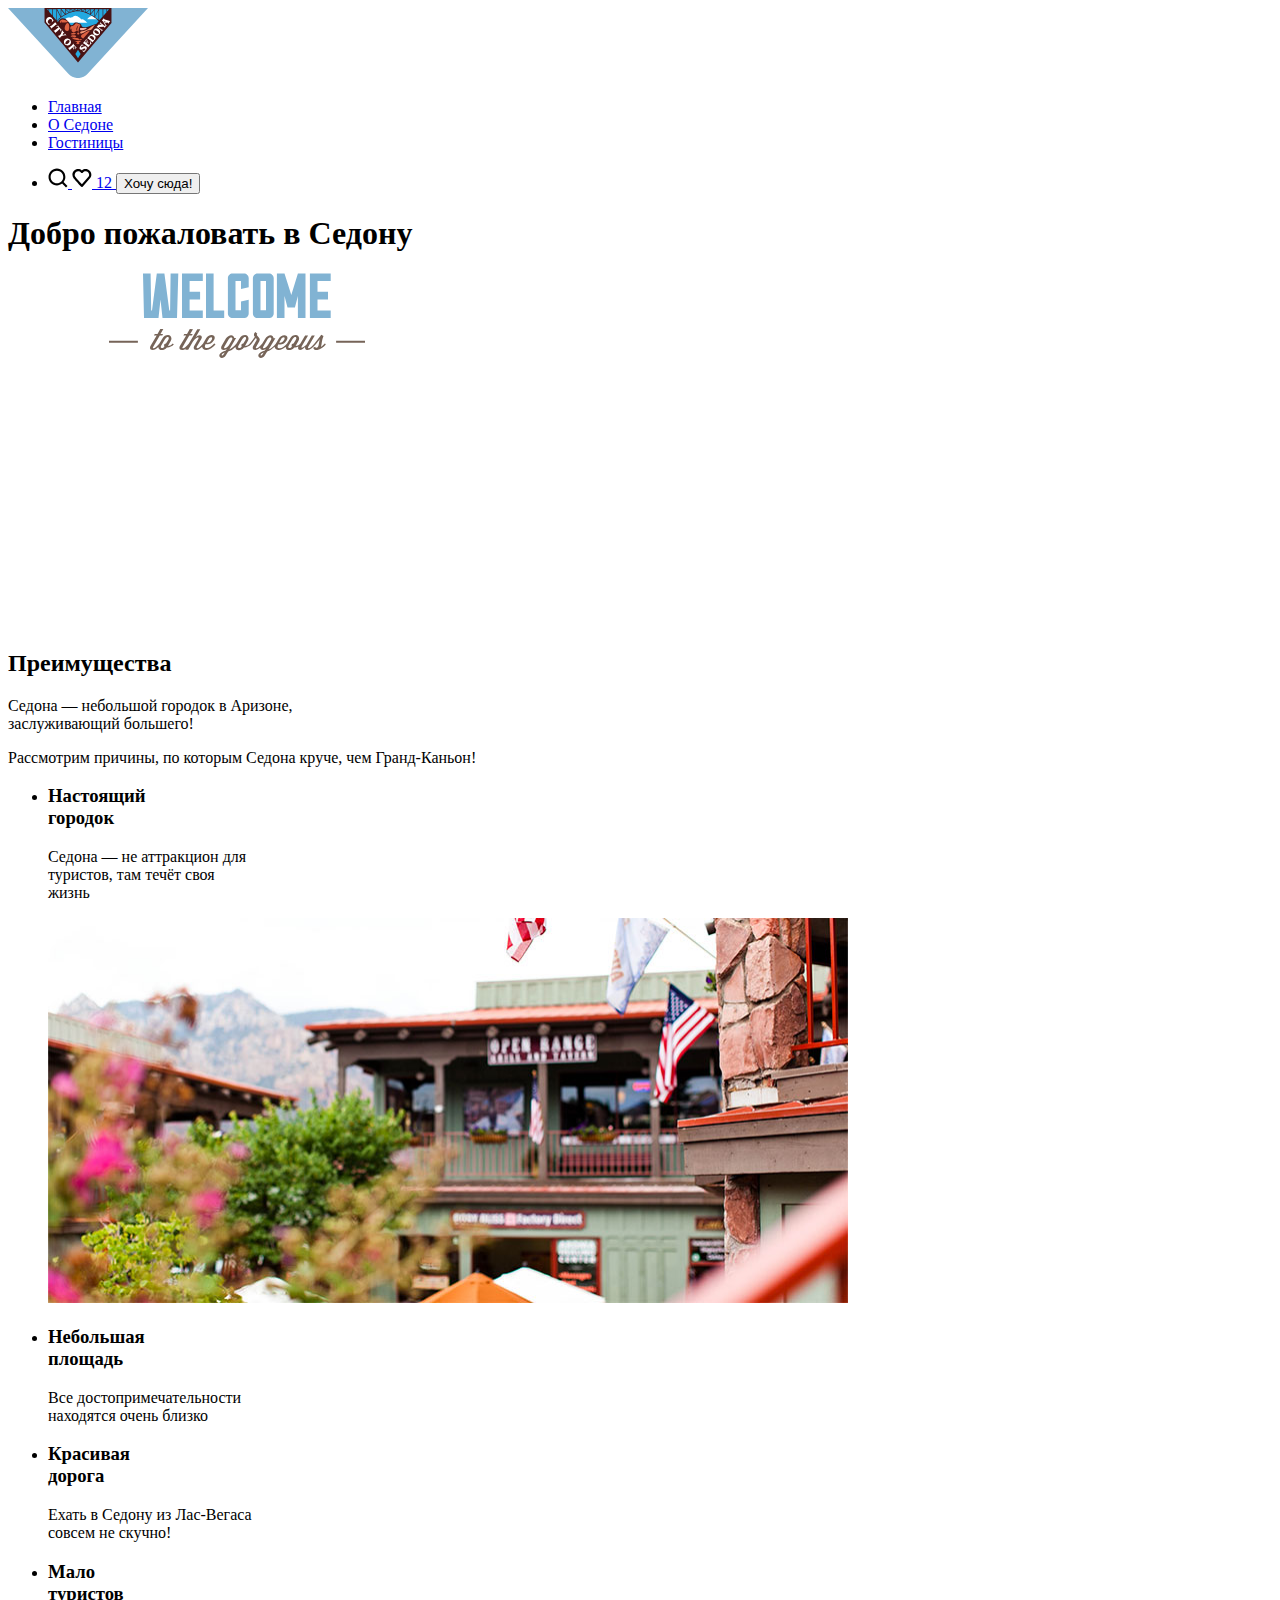
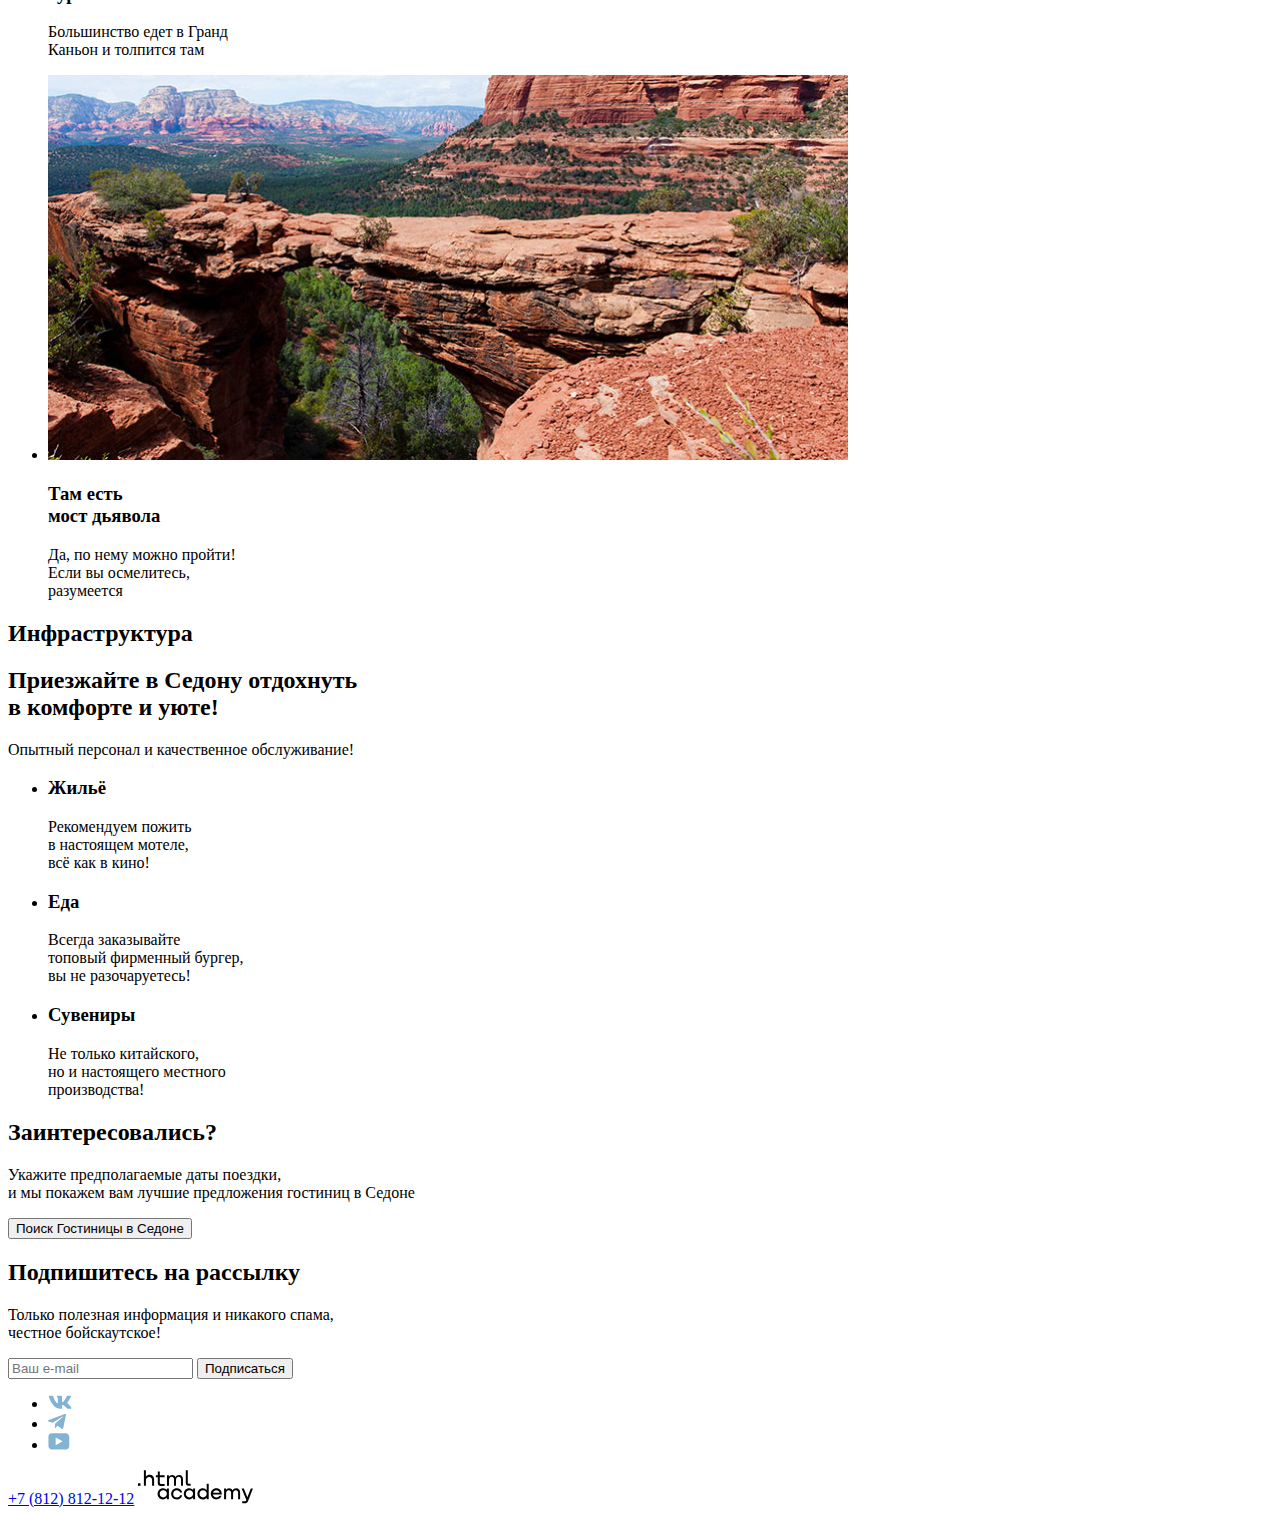
==== commit afa5d555: "Update style 4.2" ====
--- a/index.html
+++ b/index.html
@@ -54,7 +54,7 @@
       <!-- Основной контент -->
       <main class="main-index" data-test="main">
         <section class="hero hero-main-picture hero-main-picture-divider" data-test="hero">
-          <h2 class="visually-hidden">Добро пожаловать в Седону</h2>
+          <h1 class="visually-hidden">Добро пожаловать в Седону</h1>
           <svg width="458" height="352" aria-hidden="true" focusable="false" style="margin: -1px 0 1px 0; "
             viewBox="0 0 458 352" fill="none" xmlns="http://www.w3.org/2000/svg">
             <path
@@ -124,17 +124,17 @@
           <p class="infrastructure-lead-description">Опытный персонал и качественное обслуживание!</p>
           <ul class="infrastructure-list">
             <li class="infrastructure-item infrastructure-item-home infrastructure-item-accent-dark">
-              <h4 class="infrastructure-title">Жильё</h4>
+              <h3 class="infrastructure-title">Жильё</h3> <!-- переделал заголовки на h3 -->
               <p class="infrastructure-description">Рекомендуем пожить<br> в настоящем мотеле,<br>
                 всё как в кино!</p>
             </li>
             <li class="infrastructure-item infrastructure-item-food infrastructure-item-accent-light">
-              <h4 class="infrastructure-title">Еда</h4>
+              <h3 class="infrastructure-title">Еда</h3>
               <p class="infrastructure-description">Всегда заказывайте<br>
                 топовый фирменный бургер,<br> вы не разочаруетесь!</p>
             </li>
             <li class="infrastructure-item infrastructure-item-souvenir infrastructure-item-accent-dark">
-              <h4 class="infrastructure-title">Сувениры</h4>
+              <h3 class="infrastructure-title">Сувениры</h3>
               <p class="infrastructure-description">Не только китайского,<br>
                 но и настоящего местного<br> производства!</p>
             </li>
@@ -238,7 +238,7 @@
         </a>
       </footer>
       <!-- модальное окно -->
-      <div class="modal-container modal-container-close">
+<!--       <div class="modal-container modal-container-close">
         <div class="modal modal-auth">
           <button class="modal-close-button" type="button">
             <span class="visually-hidden">Закрыть</span>
@@ -250,25 +250,25 @@
                 <span class="title-before-input">Дата Заезда:</span>
                 <label class="visually-hidden" for="date-before">Дата заезда</label>
                 <input class="auth-form-field field" type="text" value="27 апреля 2020" id="date-before"
-                  name="date-before" placeholder="27 апреля 2020">
+                  name="date-before" placeholder="27 апреля 2020" required>
                 <span class="form-description-first">Мы не можем отправить вас в прошлое</span>
               </div>
               <div class="field-group">
                 <span class="title-before-input">Дата Выезда:</span>
                 <label class="visually-hidden" for="date-after">Дата выезда</label>
                 <input class="auth-form-field field" type="text" value="1 сентября 2023" id="date-after"
-                  name="date-after" placeholder="1 сентября 2021">
+                  name="date-after" placeholder="1 сентября 2021" required>
                 <span class="form-description-second">На эти даты есть свободные номера. Пока есть</span>
               </div>
               <div class="block-type">
                 <span class="block-type-description">Взрослые:</span>
-                <button class="button-minus" type="button">
+                <button class="button-minus" type="button">Минус
                   <svg width="20" height="20" viewBox="0 0 20 20" fill="none" xmlns="http://www.w3.org/2000/svg">
                     <path d="M3 9V11H17V9H3Z" />
                   </svg>
                 </button>
-                <input class="choice" type="text" value="2" placeholder="2">
-                <button class="button-plus" type="button">
+                <input class="choice" type="text" value="2" placeholder="2" required>
+                <button class="button-plus" type="button">Плюс
                   <svg width="20" height="20" viewBox="0 0 20 20" fill="none" xmlns="http://www.w3.org/2000/svg">
                     <path d="M17 9H11V3H9V9H3V11H9V17H11V11H17V9Z" />
                   </svg>
@@ -279,23 +279,23 @@
                   <span class="tooltip-text" role="tooltip">Укажите количество детей, которые будут с вами,
                     возраст которых от 6 до 18 лет. Дети до 6 лет размещаются бесплатно.</span>
                 </span>
-                <button class="button-minus" type="button">
+                <button class="button-minus" type="button">Минус
                   <svg width="20" height="20" viewBox="0 0 20 20" fill="none" xmlns="http://www.w3.org/2000/svg">
                     <path d="M3 9V11H17V9H3Z" />
                   </svg>
                 </button>
                 <input class="choice" type="text" value="2" placeholder="2">
-                <button class="button-plus" type="button">
+                <button class="button-plus" type="button">Плюс
                   <svg width="20" height="20" viewBox="0 0 20 20" fill="none" xmlns="http://www.w3.org/2000/svg">
                     <path d="M17 9H11V3H9V9H3V11H9V17H11V11H17V9Z" />
                   </svg>
                 </button>
               </div>
-              <button class="button-find-form" type="button">Найти</button>
+              <button class="button-find-form" type="submit">Найти</button> исправлено на сабмит
             </form>
           </section>
         </div>
-      </div>
+      </div> -->
     </div>
   </body>
 </html>
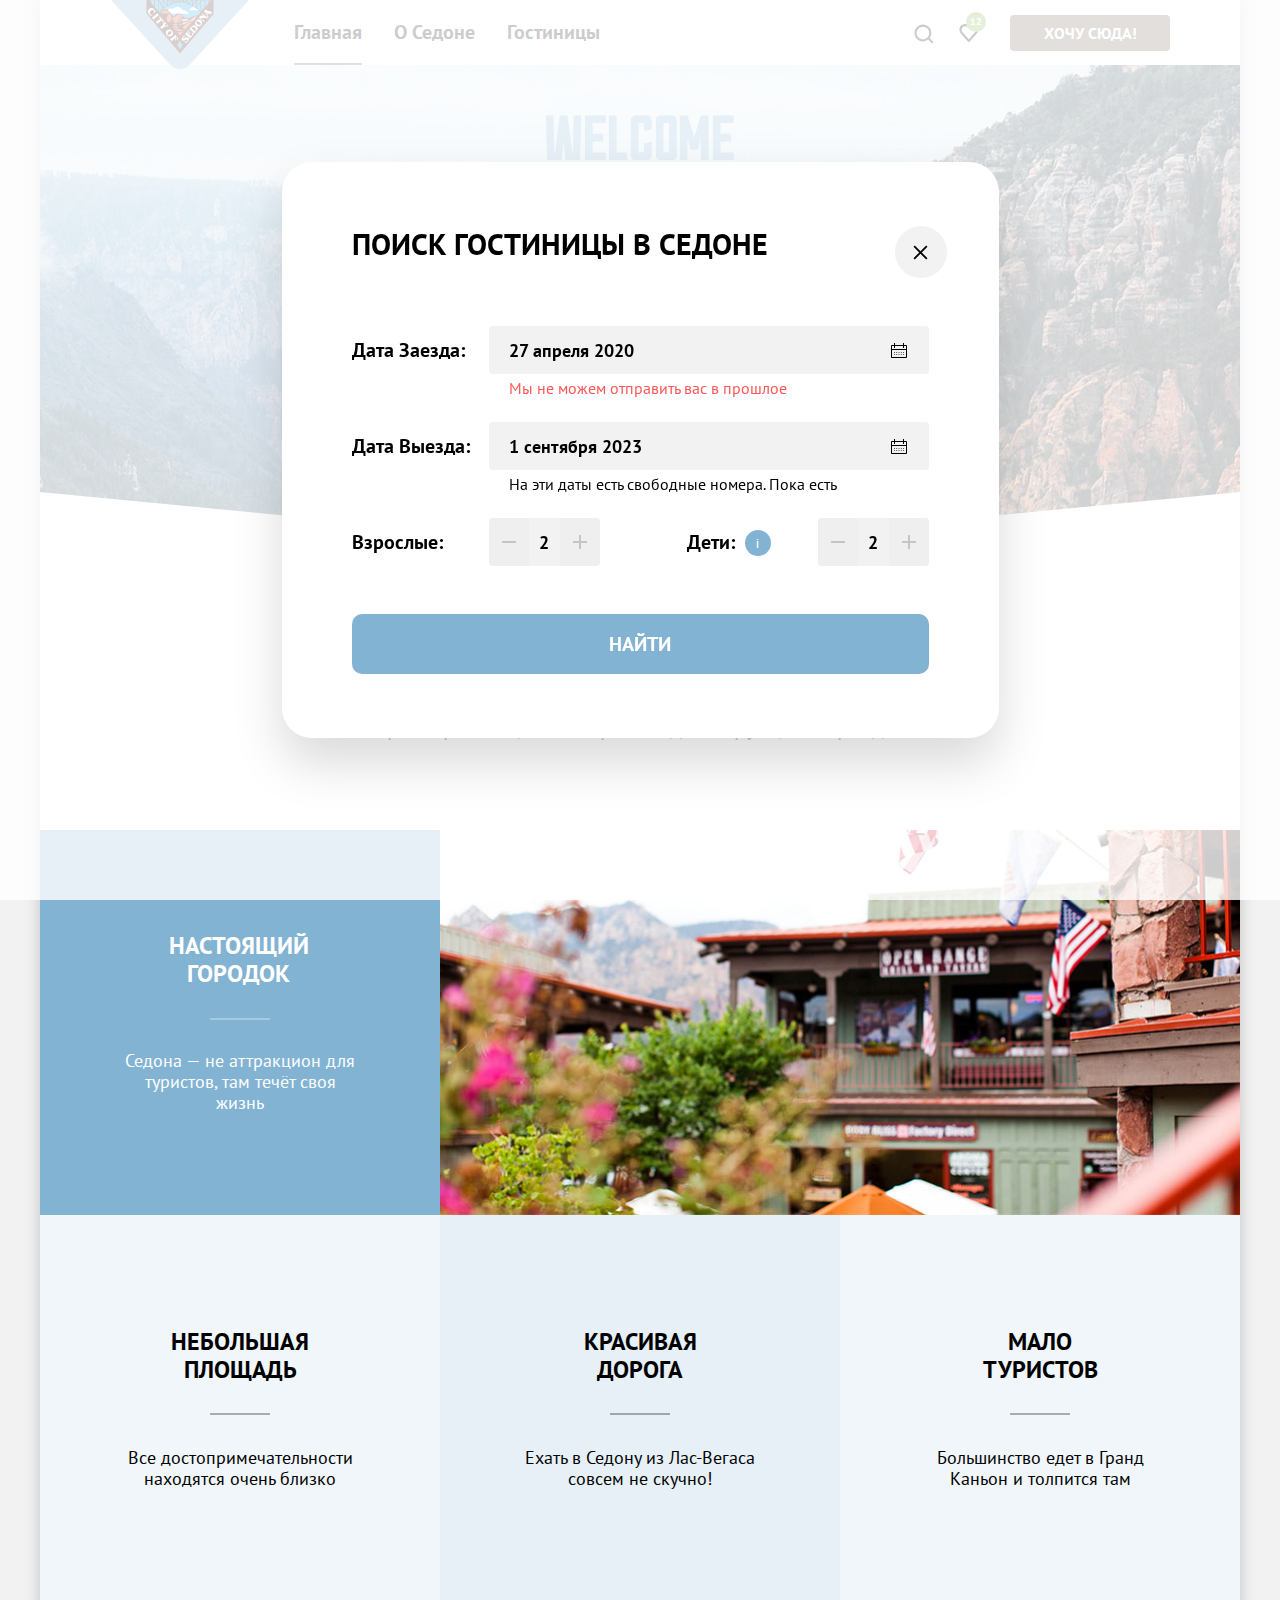
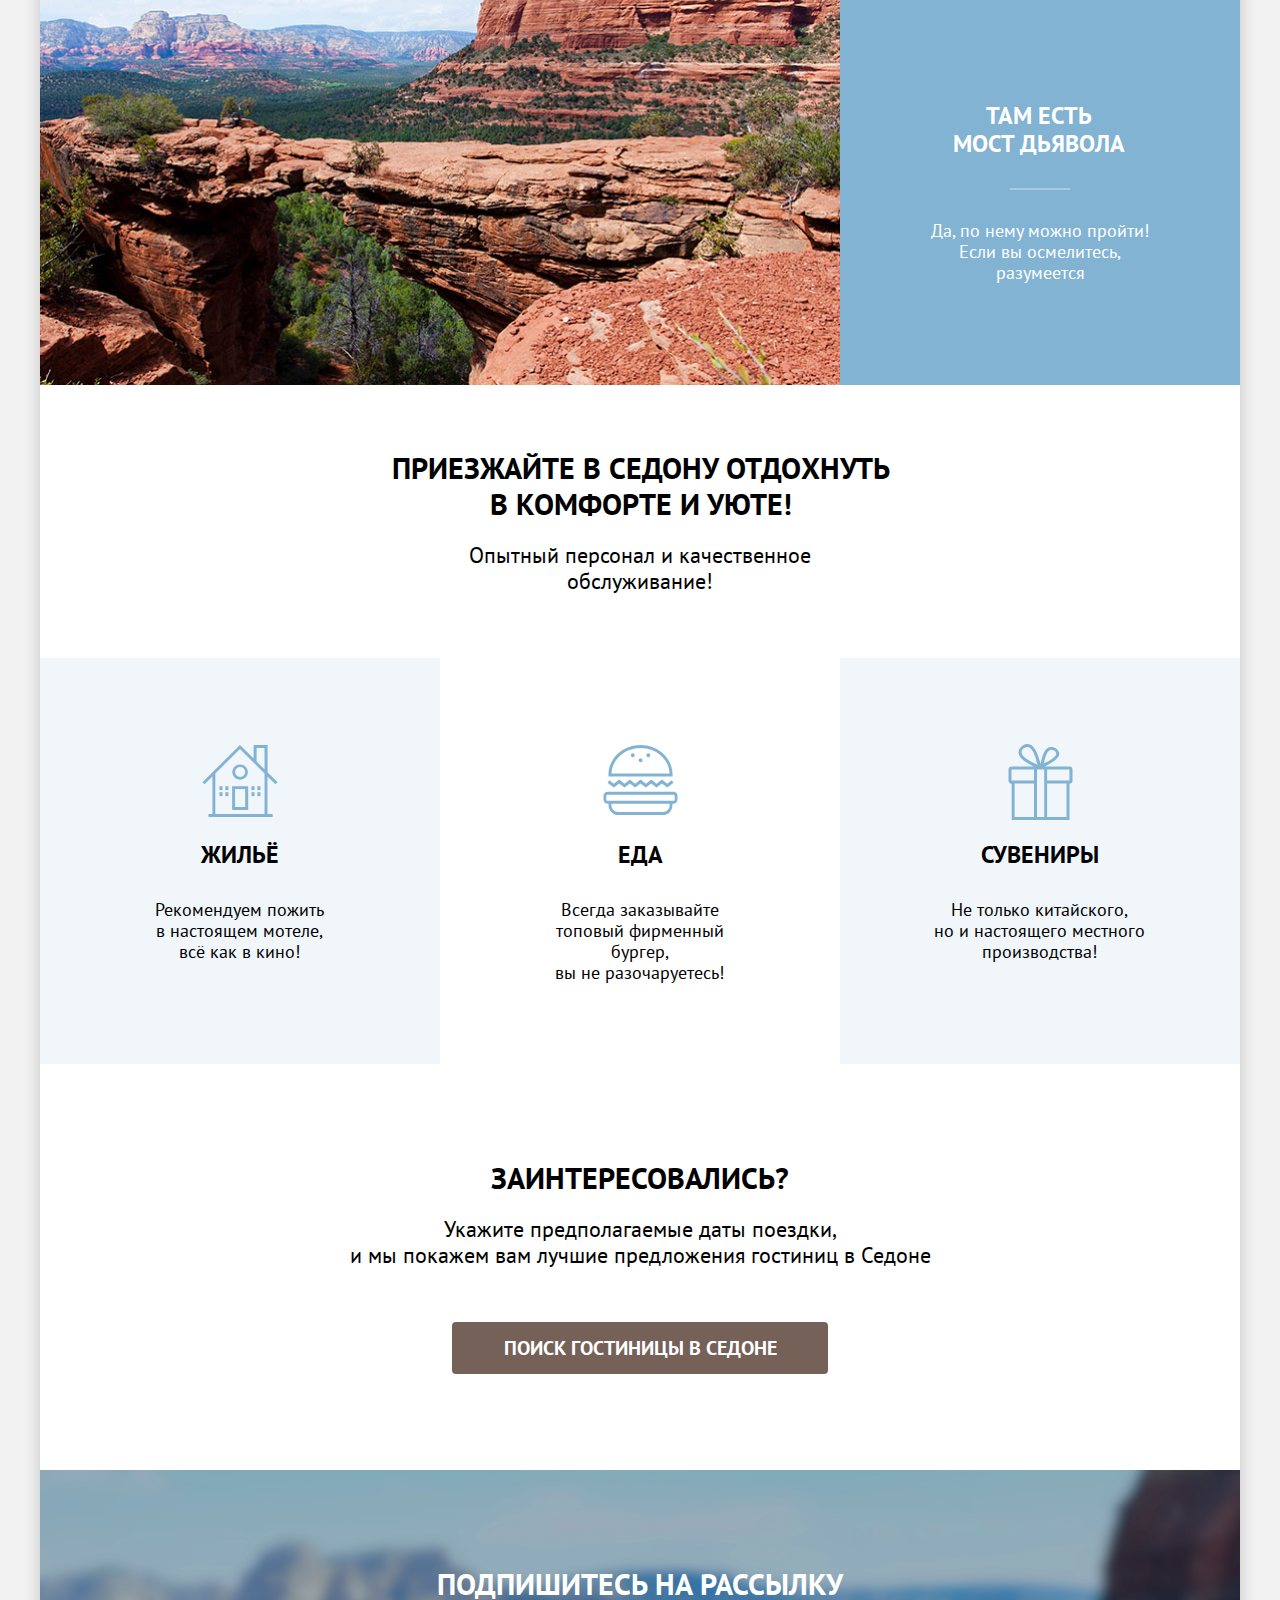
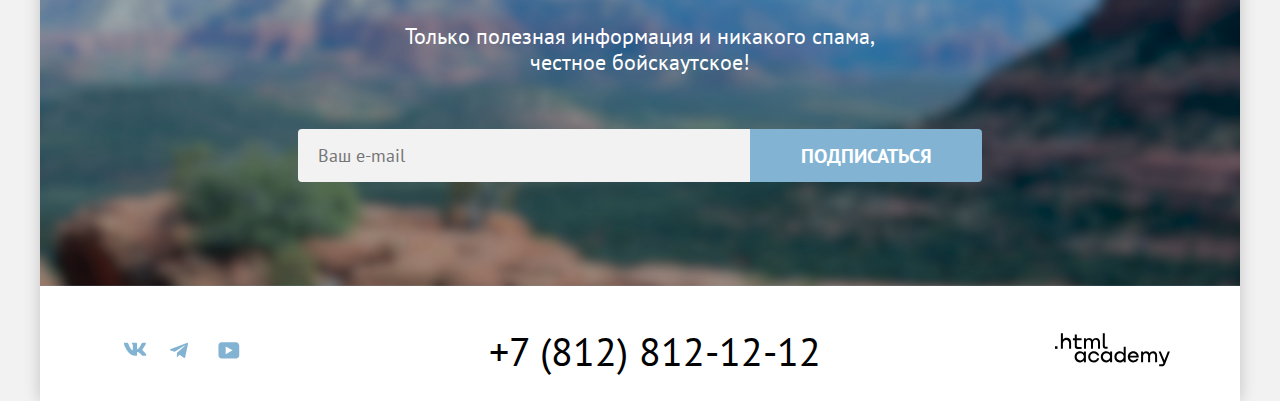
==== commit b3bfec24: "update style 4.4" ====
--- a/index.html
+++ b/index.html
@@ -3,7 +3,8 @@
   <head>
     <meta charset="utf-8">
     <link href="style/style.css" rel="stylesheet">
-    <link rel="icon" href="images/catalog/favicon.svg">
+    <link rel="icon" href="favicon.ico">
+    <link rel="icon" type="image/png" href="images/favicon.png">
     <meta name="viewport" content="width=device-width, initial-scale=1.0">
     <title>HTML Academy: Седона</title>
   </head>
@@ -124,7 +125,7 @@
           <p class="infrastructure-lead-description">Опытный персонал и качественное обслуживание!</p>
           <ul class="infrastructure-list">
             <li class="infrastructure-item infrastructure-item-home infrastructure-item-accent-dark">
-              <h3 class="infrastructure-title">Жильё</h3> <!-- переделал заголовки на h3 -->
+              <h3 class="infrastructure-title">Жильё</h3>
               <p class="infrastructure-description">Рекомендуем пожить<br> в настоящем мотеле,<br>
                 всё как в кино!</p>
             </li>
@@ -152,7 +153,7 @@
             честное бойскаутское!</p>
           <form class="subscribe-form" action="https://htmlacademy.ru/" method="post">
             <p class="subscribe-form-name">
-              <label class="visually-hidden"></label> <!-- for="for-user" добавлен в лейбл неправильно-->
+              <label class="visually-hidden"></label>
               <input type="email" class="placeholder-form" id="user-email" name="user-email" placeholder="Ваш e-mail">
               <button class="subscribe-button" type="submit">Подписаться</button>
             </p>
@@ -238,7 +239,7 @@
         </a>
       </footer>
       <!-- модальное окно -->
-<!--       <div class="modal-container modal-container-close">
+      <div class="modal-container modal-container-close">
         <div class="modal modal-auth">
           <button class="modal-close-button" type="button">
             <span class="visually-hidden">Закрыть</span>
@@ -262,13 +263,15 @@
               </div>
               <div class="block-type">
                 <span class="block-type-description">Взрослые:</span>
-                <button class="button-minus" type="button">Минус
+                <button class="button-minus" type="button">
+                  <span class="visually-hidden">Минус</span>
                   <svg width="20" height="20" viewBox="0 0 20 20" fill="none" xmlns="http://www.w3.org/2000/svg">
                     <path d="M3 9V11H17V9H3Z" />
                   </svg>
                 </button>
                 <input class="choice" type="text" value="2" placeholder="2" required>
-                <button class="button-plus" type="button">Плюс
+                <button class="button-plus" type="button">
+                  <span class="visually-hidden">Плюс</span>
                   <svg width="20" height="20" viewBox="0 0 20 20" fill="none" xmlns="http://www.w3.org/2000/svg">
                     <path d="M17 9H11V3H9V9H3V11H9V17H11V11H17V9Z" />
                   </svg>
@@ -279,23 +282,25 @@
                   <span class="tooltip-text" role="tooltip">Укажите количество детей, которые будут с вами,
                     возраст которых от 6 до 18 лет. Дети до 6 лет размещаются бесплатно.</span>
                 </span>
-                <button class="button-minus" type="button">Минус
+                <button class="button-minus" type="button">
+                  <span class="visually-hidden">Минус</span>
                   <svg width="20" height="20" viewBox="0 0 20 20" fill="none" xmlns="http://www.w3.org/2000/svg">
                     <path d="M3 9V11H17V9H3Z" />
                   </svg>
                 </button>
                 <input class="choice" type="text" value="2" placeholder="2">
-                <button class="button-plus" type="button">Плюс
+                <button class="button-plus" type="button">
+                  <span class="visually-hidden">Минус</span>
                   <svg width="20" height="20" viewBox="0 0 20 20" fill="none" xmlns="http://www.w3.org/2000/svg">
                     <path d="M17 9H11V3H9V9H3V11H9V17H11V11H17V9Z" />
                   </svg>
                 </button>
               </div>
-              <button class="button-find-form" type="submit">Найти</button> исправлено на сабмит
+              <a class="button-find-form" href="#">Найти</a>
             </form>
           </section>
         </div>
-      </div> -->
+      </div>
     </div>
   </body>
 </html>
--- a/style/style.css
+++ b/style/style.css
@@ -0,0 +1,2341 @@
+*,
+*::before,
+*::after {
+  box-sizing: border-box;
+}
+
+@font-face {
+  font-family: "PT Sans";
+  font-style: normal;
+  font-weight: 400;
+  src: url("../fonts/ptsans-400.woff2") format("woff2");
+  font-display: swap;
+}
+
+@font-face {
+  font-family: "PT Sans";
+  font-style: normal;
+  font-weight: 700;
+  src: url("../fonts/ptsans-700.woff2")format("woff2");
+  font-display: swap;
+}
+
+body {
+  width: 1280px;
+  margin: 0 auto;
+  padding: 0 40px;
+  font-family: "PT Sans", Arial, sans-serif;
+  font-style: normal;
+  font-size: 18px;
+  line-height: 21px;
+  font-weight: 400;
+  background-color: #f2f2f2;
+  color: #000000;
+}
+
+.list-reset {
+  margin: 0;
+  padding: 0;
+  list-style: none;
+}
+
+.visually-hidden {
+  position: absolute;
+  width: 1px;
+  height: 1px;
+  margin: -1px;
+  padding: 0;
+  border: 0;
+  clip-path: inset(100%);
+  clip: rect(0 0 0 0);
+  overflow: hidden;
+}
+
+.container {
+  min-width: 1200px;
+  min-height: 2240px;
+  margin: 0;
+  padding: 0;
+  box-shadow: 0 0 15px rgba(0, 0, 0, 0.2);
+}
+
+.navigation-link,
+.navigation-link-current,
+.navigation-user-link,
+.navigation-user-link-favorite,
+.navigation-user-item,
+.header-button {
+  font-family: "PT Sans", sans-serif;
+  line-height: 24px;
+  font-weight: 700;
+  font-size: 20px;
+  text-decoration: none;
+  list-style: none;
+}
+
+.header-button {
+  min-width: 160px;
+  min-height: 36px;
+  max-height: 36px;
+  margin: 0 0 0 31px;
+  padding: 0;
+  font-size: 16px;
+  line-height: 20px;
+  font-weight: 700;
+  text-transform: uppercase;
+  color: #ffffff;
+  background-color: #756157;
+  border: none;
+  border-radius: 4px;
+  cursor: pointer;
+}
+
+.header-button:hover {
+  background-color: #615048;
+}
+
+.header-button:focus {
+  background-color: #615048;
+  outline: none;
+}
+
+.header-button:active {
+  background-color: #756157;
+  color: rgba(255, 255, 255, 0.5)
+}
+
+.header-button:disabled {
+  background-color: #e5e5e5;
+  opacity: 0.7;
+  pointer-events: none;
+}
+
+.page-header {
+  min-width: 1200px;
+  min-height: 64px;
+  margin: 0;
+  padding: 0 70px;
+  background-color: #ffffff;
+}
+
+.navigation {
+  display: flex;
+  justify-content: space-between;
+  min-height: 64px;
+  margin: 0;
+  padding: 0;
+}
+
+.navigation-logo {
+  padding: 0;
+  margin: 0;
+  margin-top: -9px;
+}
+
+.navigation-logo:hover,
+.navigation-logo:focus {
+  outline: none;
+}
+
+.navigation-list {
+  display: flex;
+  flex-wrap: wrap;
+  min-width: 339px;
+  min-height: 64px;
+  margin: 0 294px 0 28px;
+  padding: 0;
+  color: #000000;
+  font-size: 20px;
+  line-height: 24px;
+  font-weight: 700;
+  list-style: none;
+}
+
+.navigation-item {
+  margin: 0;
+  padding: 0;
+}
+
+.navigation-link {
+  position: relative;
+  display: flex;
+  margin: 0;
+  padding: 20px 16px;
+  color: inherit;
+  list-style-type: none;
+}
+
+.navigation-link:hover,
+.navigation-link:focus {
+  color: #756157;
+  outline: none;
+}
+
+.navigation-link:active {
+  color: #756157;
+  opacity: 0.3;
+}
+
+.navigation-link-current {
+  text-decoration: underline solid #756257;
+  text-decoration-thickness: 2px;
+  text-underline-offset: 24px;
+}
+
+.navigation-user {
+  display: flex;
+  min-width: 268px;
+  min-height: 64px;
+  padding: 0;
+  margin: 0;
+}
+
+.navigation-user-item {
+  display: flex;
+  align-items: center;
+  margin: 14px 0;
+  padding: 0;
+}
+
+.navigation-user-link {
+  width: 20px;
+  height: 20px;
+  padding: 0;
+  margin: 0;
+}
+
+.navigation-user-link:nth-last-of-type(2) {
+  width: 20px;
+  height: 20px;
+  padding: 0;
+  margin: 2px 25px 0 3px;
+}
+
+.navigation-user-link:focus {
+  opacity: 0.6;
+  outline: none;
+}
+
+.navigation-icon {
+  cursor: pointer;
+}
+
+.navigation-icon:hover {
+  opacity: 0.6;
+}
+
+.navigation-icon:active {
+  opacity: 0.3;
+}
+
+.navigation-user-link-favorite {
+  position: relative;
+}
+
+.notification-number {
+  position: absolute;
+  top: -11px;
+  right: -7px;
+  display: flex;
+  justify-content: center;
+  align-items: center;
+  width: 20px;
+  height: 20px;
+  margin: 0;
+  padding: 0;
+  font-size: 10px;
+  background-image: url("../images/catalog/rectangle_circle.svg");
+  background-repeat: no-repeat;
+  color: #ffffff;
+}
+
+.advantages-image {
+  height: 100%;
+  object-fit: cover;
+}
+
+.page-header-logo {
+  margin: 0;
+  padding: 0;
+  position: relative;
+  top: 8px;
+}
+
+.page-header-logo:hover {
+  opacity: 0.8;
+}
+
+.page-header-logo:active {
+  opacity: 0.7;
+}
+
+.main-index {
+  background-color: #ffffff;
+}
+
+.hero {
+  padding: 51px 371px 77px;
+  background-color: #82b3d3;
+  background-image: url("../images/divider.jpg"), url("../images/welcome.jpg");
+  background-size: 1200px auto, cover;
+  background-position: center bottom, center;
+  background-repeat: no-repeat;
+}
+
+.lead {
+  margin: 69px 0 25px;
+  padding: 0;
+  font-size: 30px;
+  font-weight: 700;
+  line-height: 36px;
+  text-transform: uppercase;
+}
+
+.lead-description {
+  text-align: center;
+  margin: 0 0 68px;
+  padding: 0;
+  font-size: 22px;
+  line-height: 26px;
+}
+
+.advantages {
+  text-align: center;
+  background-color: #ffffff;
+}
+
+.advantages-list {
+  display: grid;
+  grid-template-columns: 1fr 1fr 1fr;
+  padding: 0;
+  list-style: none;
+}
+
+.advantages-item {
+  position: relative;
+  margin: 0;
+  padding: 0;
+}
+
+.advantages-item::before {
+  position: absolute;
+  top: 198px;
+  left: 170px;
+  content: "";
+  display: block;
+  height: 2px;
+  width: 60px;
+  color: #000000;
+  background-color: currentColor;
+  opacity: 0.3;
+}
+
+.advantages-light {
+  min-width: 400px;
+  min-height: 385px;
+  background-color: #83b3d31f;
+}
+
+.advantages-dark-accent {
+  min-width: 400px;
+  min-height: 385px;
+  background-color: #83b3d333;
+}
+
+.advantages-light-second {
+  min-width: 400px;
+  min-height: 385px;
+  background-color: #83b3d31f;
+}
+
+.advantages-item-wide {
+
+  position: relative;
+  display: flex;
+  grid-column: 1 / -1;
+  width: 100%;
+  margin-top: 21px;
+  background-color: #82b3d3;
+}
+
+.advantages-item-wide::before {
+  position: absolute;
+  top: 188px;
+  left: 170px;
+  content: "";
+  display: block;
+  height: 2px;
+  width: 60px;
+  color: #ffffff;
+  background-color: currentColor;
+  opacity: 0.3;
+}
+
+.advantages-item-wide-two {
+  position: relative;
+  display: flex;
+  grid-column: 1 / -1;
+  width: 100%;
+  margin: 0;
+  background-color: #82b3d3;
+}
+
+.advantages-item-wide-two::after {
+  position: absolute;
+  top: 188px;
+  right: 170px;
+  content: "";
+  display: block;
+  height: 2px;
+  width: 60px;
+  color: #ffffff;
+  background-color: currentColor;
+  opacity: 0.3;
+}
+
+.advantages-title-with-picture {
+  margin: 0 0 0 -3px;
+  padding-bottom: 62px;
+  font-size: 24px;
+  line-height: 28px;
+  font-weight: 700;
+  color: #ffffff;
+  text-transform: uppercase;
+}
+
+.advantages-description-with-picture {
+  margin: 0;
+  padding: 0;
+  font-size: 18px;
+  line-height: 21px;
+  font-weight: 400;
+  color: #ffffff;
+}
+
+.advantages-wrapper {
+  min-width: 230px;
+  min-height: 181px;
+  max-width: 400px;
+  margin: 102px 85px;
+  padding: 0;
+}
+
+.advantages-title {
+  margin: 0;
+  padding-bottom: 62px;
+  font-size: 24px;
+  line-height: 28px;
+  font-weight: 700;
+  color: #ffffff;
+  text-transform: uppercase;
+}
+
+.advantages-description {
+  margin-top: 1px;
+  padding: 0;
+  line-height: 21px;
+  color: #ffffff;
+}
+
+.advantages-title-cube {
+  padding-top: 11px;
+  color: #000000;
+}
+
+.advantages-description-cube {
+  color: #000000;
+}
+
+.infrastructure {
+  text-align: center;
+  min-height: 246px;
+  margin: 0;
+  padding: 0;
+  background-color: #ffffff;
+}
+
+.infrastructure-lead {
+  margin: 65px 347px 0 348px;
+  padding: 0;
+  line-height: 36px;
+  font-weight: 700;
+  font-size: 30px;
+  text-transform: uppercase;
+}
+
+.infrastructure-lead-description {
+  align-content: center;
+  margin: 20px 355px 64px;
+  font-size: 22px;
+  line-height: 26px;
+}
+
+.infrastructure-list {
+  display: flex;
+  flex-wrap: wrap;
+  align-content: center;
+  margin: 0;
+  padding: 0;
+  list-style: none;
+}
+
+.infrastructure-item-accent-dark {
+  background-color: #83b3d31f;
+}
+
+.infrastructure-item-accent-light {
+  background-color: #ffffff;
+}
+
+.infrastructure-item {
+  width: 400px;
+  min-height: 385px;
+}
+
+.infrastructure-item-home {
+  min-width: 75px;
+  min-height: 72px;
+  padding: 0;
+  margin: 0;
+  background-image: url("../images/icon_home.svg");
+  background-repeat: no-repeat;
+  background-position: 50% 26%;
+}
+
+.infrastructure-item-food {
+  min-width: 75px;
+  min-height: 72px;
+  background-image: url("../images/icon_food_burger.svg");
+  background-repeat: no-repeat;
+  background-position: 50% 26%;
+}
+
+.infrastructure-item-souvenir {
+  min-width: 75px;
+  min-height: 72px;
+  background-image: url("../images/icon_souvenir.svg");
+  background-repeat: no-repeat;
+  background-position: 50% 26%;
+}
+
+.infrastructure-title {
+  margin: 183px 85px 0;
+  padding: 0;
+  line-height: 28px;
+  font-weight: 700;
+  font-size: 24px;
+  text-transform: uppercase;
+}
+
+.infrastructure-description {
+  margin: 30px 86px 81px 85px;
+  padding: 0;
+}
+
+.search {
+  min-width: 1200px;
+  min-height: 406px;
+  text-align: center;
+  align-content: center;
+  background-color: #ffffff;
+}
+
+.search-title {
+  margin-bottom: 20px;
+  margin-top: 0;
+  padding: 0;
+  line-height: 36px;
+  font-size: 30px;
+  text-transform: uppercase;
+}
+
+.search-description {
+  margin: 0;
+  padding-bottom: 54px;
+  padding-top: 0;
+  font-size: 22px;
+  line-height: 26px;
+}
+
+.search-button {
+  display: inline-block;
+  margin: 0;
+  padding: 0 10px 0 10px;
+  min-width: 376px;
+  max-width: 376px;
+  min-height: 52px;
+  font-family: "PT Sans", Arial, sans-serif;
+  font-weight: 700;
+  font-size: 20px;
+  line-height: 36px;
+  text-transform: uppercase;
+  color: #ffffff;
+  background-color: #756157;
+  border: none;
+  border-radius: 4px;
+  cursor: pointer;
+}
+
+.search-button:hover,
+.search-button:focus {
+  background-color: #615048;
+  outline: none;
+}
+
+.search-button:active {
+  background-color: #756157;
+  color: rgba(255, 255, 255, 0.5)
+}
+
+.search-button:disabled {
+  background-color: #e5e5e5;
+  opacity: 0.7;
+  pointer-events: none;
+}
+
+.subscribe {
+  display: flex;
+  flex-direction: column;
+  min-width: 1200px;
+  min-height: 415px;
+  margin: 0;
+  padding: 0;
+  font-family: inherit;
+  color: #ffffff;
+  background-image: url("../images/catalog/subscribe_page_blur.jpg");
+  background-size: cover;
+  background-repeat: no-repeat;
+  background-color: #82b3d3;
+  text-transform: uppercase;
+}
+
+.subscribe-title {
+  margin: 96px 397px 0;
+  padding: 0;
+  line-height: 36px;
+  font-weight: 700;
+  font-size: 30px;
+}
+
+.subscribe-description {
+  margin: 21px 0 54px;
+  padding: 0;
+  text-transform: none;
+  text-align: center;
+  line-height: 26px;
+  font-weight: 400;
+  font-size: 22px;
+}
+
+.subscribe-description-catalog {
+  margin: 19px 0 55px;
+  padding: 0;
+  text-transform: none;
+  text-align: center;
+  line-height: 26px;
+  font-weight: 400;
+  font-size: 22px;
+}
+
+.subscribe-form {
+  min-width: 684px;
+  margin: 0 258px 104px;
+}
+
+.subscribe-form-name {
+  display: flex;
+  min-width: 452px;
+  min-height: 52px;
+  margin: 0;
+  padding: 0;
+}
+
+.subscribe-button {
+  display: inline-block;
+  min-width: 232px;
+  min-height: 53px;
+  margin: 0;
+  padding: 0;
+  font-family: "PT Sans", sans-serif;
+  font-size: 20px;
+  font-weight: 700;
+  line-height: 36px;
+  text-transform: uppercase;
+  color: #ffffff;
+  background-color: #82b3d3;
+  border-radius: 0 4px 4px 0;
+  border: none;
+  cursor: pointer;
+}
+
+.subscribe-button:hover {
+  background-color: #68a2ca;
+}
+
+.subscribe-button:focus {
+  background-color: #68a2ca;
+  outline: none;
+}
+
+.subscribe-button:active {
+  background-color: #82b3d3;
+  color: rgba(255, 255, 255, 0.5)
+}
+
+.subscribe-button:disabled {
+  background-color: #e5e5e5;
+  pointer-events: none;
+}
+
+.page-footer {
+  display: flex;
+  flex-wrap: wrap;
+  justify-content: space-around;
+  align-items: center;
+  padding: 45px 70px 30px;
+  background-color: #ffffff;
+}
+
+.footer-social-list {
+  display: flex;
+  flex-wrap: wrap;
+  justify-content: center;
+  width: 146px;
+  min-height: 40px;
+  margin: 0 0 0 -1px;
+  padding: 0;
+  list-style: none;
+}
+
+.footer-social-item {
+  width: 47.33px;
+  min-height: 40px;
+  margin: 0;
+  padding: 0;
+}
+
+.footer-social-link {
+  margin: 0;
+  padding: 0;
+}
+
+.footer-social-link:hover,
+.footer-social-link:focus {
+  outline: none;
+}
+
+.footer-social-link:hover path {
+  fill: #68a2ca;
+}
+
+.footer-social-link:focus path {
+  fill: #68a2ca;
+}
+
+.footer-social-link:active path {
+  fill: #68a2ca;
+  opacity: 0.3;
+}
+
+.icon-footer {
+  display: flex;
+  margin: 11px 12px 0;
+  text-decoration: none;
+  cursor: pointer;
+}
+
+.copyright {
+  display: flex;
+  min-width: 115px;
+  min-height: 33px;
+  margin: 0;
+  padding: 0;
+  outline: none;
+}
+
+.footer-logo-link-academy {
+  margin-top: -2px;
+  padding: 0;
+  text-decoration: none;
+}
+
+.footer-logo-link-academy:focus path {
+  outline: none;
+}
+
+.copyright:hover path {
+  fill: #756157;
+}
+
+.copyright:focus path {
+  fill: #756157;
+  outline: none;
+}
+
+.copyright:active path {
+  fill: #756157;
+  opacity: 0.3;
+}
+
+.footer-phone {
+  max-width: 360px;
+  margin-right: auto;
+  margin-left: auto;
+  margin-top: -1px;
+  font-size: 40px;
+  line-height: 40px;
+  color: inherit;
+  text-decoration: none;
+}
+
+.footer-phone:hover {
+  color: #756157;
+}
+
+.footer-phone:focus {
+  color: #756157;
+  outline: none;
+}
+
+.footer-phone:active {
+  opacity: 0.3;
+}
+
+.placeholder-form {
+  min-width: 452px;
+  padding: 15px 20px 14px 20px;
+  font-family: "PT Sans", Arial, sans-serif;
+  font-size: 18px;
+  font-weight: 400;
+  line-height: 24px;
+  color: #000000;
+  background-color: #f2f2f2;
+  border-radius: 4px 0 0 4px;
+  border: none;
+}
+
+.placeholder-form:hover {
+  background-color: #f2f2f2;
+  outline: none;
+}
+
+.placeholder-form:focus {
+  background-color: #f2f2f2;
+  outline: 3px solid #83b3d3;
+}
+
+.placeholder-form:active {
+  background-color: #f2f2f2;
+}
+
+.placeholder-form:disabled {
+  background-color: #e5e5e5;
+  opacity: 0.6;
+  pointer-events: none;
+}
+
+/* СТИЛИ СТРАНИЦЫ КАТАЛОГ */
+
+.main-catalog {
+  background-color: #ffffff;
+}
+
+.hotels-filter {
+  display: flex;
+  flex-wrap: wrap;
+  min-width: 1060px;
+  min-height: 307px;
+  padding: 35px 70px 70px;
+}
+
+.hotels-filter-picture {
+  min-width: 1200px;
+  min-height: 412px;
+  margin: -1px 0 0 0;
+  background-color: #68a2ca;
+  background-image: url("../images/catalog/background_image_catalog_blur.jpg");
+  background-repeat: no-repeat;
+  background-size: cover;
+}
+
+.for-tittle-and-breabcrumbs {
+  width: 1060px;
+  height: 107px;
+  margin-bottom: 40px;
+}
+
+.inner-title {
+  margin: 0;
+  font-size: 60px;
+  font-weight: 700;
+  line-height: 78px;
+  color: #ffffff;
+}
+
+.breadcrumbs-list {
+  display: flex;
+  flex-wrap: wrap;
+  justify-content: left;
+  align-items: self-end;
+  margin-top: 6px;
+  padding: 0;
+  list-style: none;
+}
+
+.breadcrumbs-list li:not(:first-child) {
+  margin-right: 10px;
+}
+
+.breadcrumbs-item:nth-last-of-type(1n) {
+  min-width: 6.39px;
+  min-height: 9.94px;
+  margin-top: 0;
+  font-size: 16px;
+  line-height: 21px;
+  font-weight: 400;
+  color: #ffffff;
+  background-repeat: no-repeat;
+  text-decoration: none;
+}
+
+.breadcrumbs-item:focus path {
+  border: none;
+  outline: none;
+}
+
+.breadcrumbs-daw {
+  cursor: pointer;
+}
+
+.breadcrumbs-daw:hover {
+  opacity: 0.6;
+}
+
+.breadcrumbs-daw:focus {
+  outline: 3px solid #83b3d3;
+}
+
+.breadcrumbs-daw:active {
+  opacity: 0.3;
+  outline: none;
+}
+
+.breadcrumbs-item-two {
+  position: relative;
+  margin-left: 18px;
+  font-size: 16px;
+  font-weight: 400;
+  text-decoration: none;
+  color: #ffffff;
+}
+
+.breadcrumbs-item-two:hover {
+  opacity: 0.6;
+}
+
+.breadcrumbs-item-two:focus {
+  outline: 3px solid #83b3d3;
+  border-radius: 4px;
+}
+
+.breadcrumbs-item-two:active {
+  opacity: 0.3;
+  outline: none;
+}
+
+.breadcrumbs-item-two::after {
+  content: "";
+  position: absolute;
+  top: 5px;
+  left: -19px;
+  margin-left: 1px;
+  width: 10px;
+  height: 11px;
+  background-image: url("../images/catalog/breadcrumbs.svg");
+  background-repeat: no-repeat;
+}
+
+.breadcrumbs-link {
+  margin-right: 10px;
+  padding: 0;
+}
+
+.breadcrumbs-link:hover {
+  opacity: 0.6;
+}
+
+.breadcrumbs-link:focus {
+  outline: 3px solid #83b3d3;
+  border-radius: 4px;
+}
+
+.breadcrumbs-link:active {
+  opacity: 0.3;
+  outline: none;
+}
+
+.hotels-filter-group {
+  display: block;
+  width: 150.43px;
+  min-height: 157px;
+  margin-right: 70px;
+  margin-left: 0;
+  padding: 0;
+  list-style-type: none;
+  border: 0;
+}
+
+.hotels-filter-list {
+  margin: 0;
+  padding: 0;
+  list-style: none;
+}
+
+.housing-filter-group {
+  display: block;
+  width: 150.43px;
+  min-height: 157px;
+  margin-right: 140px;
+  margin-left: 0;
+  padding: 0;
+  border: 0;
+}
+
+.housing-filter-list {
+  margin: 0;
+  padding: 0;
+  list-style: none;
+}
+
+.hotels-filter-title,
+.housing-filter-title {
+  margin: 0;
+  padding: 0 0 32px;
+  font-weight: 700;
+  font-size: 20px;
+  line-height: 24px;
+  color: #ffffff;
+}
+
+.hotels-filter-item:not(:last-child),
+.housing-filter-item:not(:last-child) {
+  margin: 0;
+  padding-bottom: 16px;
+  font-size: 18px;
+  line-height: 23px;
+  font-weight: 400;
+  color: #ffffff;
+}
+
+.hotels-filter-item,
+.housing-filter-item {
+  color: #ffffff;
+}
+
+.control-input {
+  width: 20px;
+  height: 20px;
+  margin: 0;
+  padding: 0;
+  cursor: pointer;
+}
+
+/* Checkbox */
+
+.control {
+  position: relative;
+  padding-left: 25px;
+}
+
+.control-mark {
+  position: absolute;
+  top: 2px;
+  left: 0;
+  width: 20px;
+  height: 20px;
+  background-color: #ffffff;
+  border: none;
+  border-radius: 4px;
+  cursor: pointer;
+}
+
+.control-label {
+  margin-left: 11px;
+  font-size: 18px;
+  line-height: 23px;
+  font-weight: 400;
+  cursor: pointer;
+}
+
+.control-input:focus + .control-mark {
+  outline: 3px solid #83b3d3;
+}
+
+.control:hover {
+  opacity: 0.6;
+}
+
+.control-input:hover .control-label {
+  opacity: 0.6;
+}
+
+.control:active .control-mark {
+  opacity: 0.3;
+}
+
+.control-input:active .control-label {
+  opacity: 0.3;
+}
+
+.control-input:active + .control-mark {
+  outline: 2px solid #83b3d3;
+}
+
+.control-input:disabled + .control-mark {
+  border-color: #242424;
+}
+
+.control-input[type="checkbox"]:checked + .control-mark::before {
+  content: "";
+  position: absolute;
+  top: 10.5px;
+  left: 3px;
+  width: 6.1px;
+  height: 2px;
+  background-color: #3f5e72;
+}
+
+.control-input[type="checkbox"]:checked + .control-mark::after {
+  content: "";
+  position: absolute;
+  top: 9.7px;
+  left: 6.2px;
+  width: 12px;
+  height: 2px;
+  background-color: #3f5e72;
+}
+
+.control:has(.control-input:disabled) {
+  opacity: 0.3;
+  pointer-events: none;
+}
+
+.control-input[type="checkbox"]:hover + .control-mark::after {
+  background-color: #3f5e72;
+}
+
+.control-input[type="checkbox"]:hover + .control-mark::before {
+  background-color: #3f5e72;
+}
+
+.control-input[type="checkbox"]:focus + .control-mark::after {
+  background-color: #3f5e72;
+}
+
+.control-input[type="checkbox"]:focus + .control-mark::before {
+  background-color: #3f5e72;
+}
+
+.control-input[type="checkbox"]:checked + .control-mark::before {
+  transform: rotate(45deg);
+}
+
+.control-input[type="checkbox"]:checked + .control-mark::after {
+  transform: rotate(-45deg);
+}
+
+/* Checkbox */
+
+/* radio button */
+
+.control-input[type="radio"] + .control-mark {
+  border-radius: 50%;
+}
+
+.control-input[type="radio"]:checked + .control-mark::before {
+  content: "";
+  position: absolute;
+  top: 5px;
+  left: 5px;
+  width: 10px;
+  height: 10px;
+  background-color: #3f5e72;
+  border-radius: 50%;
+}
+
+.control-input[type="radio"]:hover + .control-mark::before {
+  background-color: #3f5e72;
+}
+
+.control-input[type="radio"]:focus + .control-mark::before {
+  background-color: #3f5e72;
+}
+
+/* radio button */
+
+.price-filter-group {
+  display: flex;
+  flex-wrap: wrap;
+  width: 288px;
+  height: 160px;
+  padding: 0;
+  margin: 0;
+  border: 0;
+}
+
+.price-filter-title {
+  margin: 0;
+  padding: 0 0 32px;
+  font-weight: 700;
+  font-size: 20px;
+  line-height: 24px;
+  color: #ffffff;
+}
+
+.field-input-price {
+  width: 143px;
+  height: 48px;
+  margin-right: 2px;
+  padding: 12px 20px 12px 20px;
+  font-family: "PT Sans", Arial, sans-serif;
+  font-size: 18px;
+  line-height: 24px;
+  font-weight: 700;
+  color: #000000;
+  background-color: #f2f2f2;
+  border-radius: 4px 0 0 4px;
+  border: none;
+  outline: none;
+}
+
+.field-input-price:hover {
+  background-color: #e6e6e6;
+}
+
+.field-input-price:focus {
+  outline: 3px solid #83b3d3;
+  background-color: #e6e6e6;
+}
+
+.field-input-price-second {
+  width: 143px;
+  height: 48px;
+  padding: 12px 20px 12px 21px;
+  font-family: "PT Sans", Arial, sans-serif;
+  font-size: 18px;
+  line-height: 24px;
+  font-weight: 700;
+  color: black;
+  background-color: #f2f2f2;
+  border-radius: 0 4px 4px 0;
+  border: none;
+  outline: none;
+}
+
+.field-input-price-second:hover {
+  background-color: #e6e6e6;
+}
+
+.field-input-price-second:focus {
+  outline: 3px solid #83b3d3;
+  background-color: #e6e6e6;
+}
+
+.field-input-price:disabled,
+.field-input-price-second:disabled {
+  pointer-events: none;
+  opacity: 0.3;
+}
+
+/* рейндж бар*/
+
+.range {
+  width: 287px;
+  height: 20px;
+}
+
+.range-scale {
+  position: relative;
+  height: 4px;
+  width: 287px;
+  padding: 0;
+  margin-top: 30px;
+  margin-bottom: 20px;
+  background-color: rgba(255, 255, 255, 0.2);
+  border-radius: 2px;
+}
+
+.range-bar {
+  position: relative;
+  height: 4px;
+  margin-top: -4px;
+  background-color: #ffffff;
+}
+
+.range-toggle {
+  position: absolute;
+  width: 20px;
+  height: 20px;
+  background: #ffffff;
+  border: none;
+  border-radius: 20%;
+  cursor: pointer;
+}
+
+.range-toggle:focus {
+  outline: 3px solid #83b3d3;
+}
+
+.range-toggle:active {
+  outline: 2px solid #83b3d3;
+}
+
+.range-toggle:disabled {
+  opacity: 0.3;
+  pointer-events: none;
+}
+
+.toggle-min {
+  top: -8px;
+  left: 0;
+}
+
+.toggle-max {
+  top: -8px;
+  right: 0;
+}
+
+/* рейндж */
+
+.block-for-button {
+  width: 191px;
+  height: 104px;
+  margin-top: 56px;
+  margin-left: 70px;
+  padding: 0;
+}
+
+.subscribe-button-apply {
+  min-width: 191px;
+  min-height: 36px;
+  max-height: 36px;
+  margin: 0 0 32px;
+  padding: 0;
+  font-family: "PT Sans", Arial, sans-serif;
+  font-weight: 700;
+  text-transform: uppercase;
+  font-size: 16px;
+  line-height: 20px;
+  text-align: center;
+  color: #ffffff;
+  background-color: #82b3d3;
+  border-radius: 4px;
+  border: none;
+  cursor: pointer;
+  outline: none;
+}
+
+.subscribe-button-apply:hover {
+  background-color: #68a2ca;
+}
+
+.subscribe-button-apply:focus {
+  background-color: #68a2ca;
+}
+
+.subscribe-button-apply:active {
+  background-color: #82b3d3;
+  color: rgba(255, 255, 255, 0.5)
+}
+
+.subscribe-button-apply:disabled {
+  background-color: #e5e5e5;
+  pointer-events: none;
+}
+
+.subscribe-button-reset {
+  min-width: 191px;
+  min-height: 36px;
+  max-height: 36px;
+  margin: 0;
+  padding: 0;
+  font-family: "PT Sans", Arial, sans-serif;
+  font-weight: 700;
+  text-transform: uppercase;
+  font-size: 16px;
+  line-height: 20px;
+  text-align: center;
+  color: #ffffff;
+  background-color: transparent;
+  border-radius: 4px;
+  border: none;
+  cursor: pointer;
+}
+
+.subscribe-button-reset:hover {
+  opacity: 0.3;
+}
+
+.subscribe-button-reset:focus {
+  outline: 3px solid #83b3d3;
+  border-radius: 4px;
+  color: #ffffff;
+}
+
+.subscribe-button-reset:active {
+  color: rgba(255, 255, 255, 0.5);
+  opacity: 0.1;
+  outline: none;
+}
+
+.subscribe-button-reset:disabled {
+  pointer-events: none;
+}
+
+.all-subject {
+  display: flex;
+  flex-wrap: wrap;
+  width: 1060px;
+  min-height: 160px;
+}
+
+.catalog-card {
+  display: grid;
+  grid-template-columns: repeat(3, 1fr);
+  margin: 40px 70px 80px;
+  padding: 0;
+  gap: 20px;
+  list-style-type: none;
+}
+
+.hotels-found-menu {
+  display: flex;
+  justify-content: space-between;
+  align-items: center;
+  width: 1060px;
+  min-height: 49px;
+  margin: 50px 70px 40px;
+  padding: 0;
+}
+
+.catalog-card-title {
+  display: flex;
+  align-items: center;
+  max-width: 400px;
+  margin: 0;
+  /* padding-right: 190px; */
+  font-size: 30px;
+  line-height: 36px;
+  font-weight: 700;
+  text-transform: uppercase;
+}
+
+.toggle-list {
+  display: flex;
+  flex-wrap: wrap;
+  justify-content: right;
+  align-items: center;
+  gap: 8px;
+  max-width: 170px;
+  min-height: 48px;
+  margin: 0;
+  padding: 0;
+  list-style-type: none;
+}
+
+.toggle-item {
+  display: flex;
+  justify-content: space-around;
+  align-items: center;
+  width: 48px;
+  height: 48px;
+  border: 2px solid #e5e5e5;
+  border-radius: 4px;
+  cursor: pointer;
+}
+
+.toggle-item:has(.toggle-link:hover) {
+  border-color: #000000;
+}
+
+.toggle-item:has(.toggle-link:focus) {
+  border-color: #68a2ca;
+}
+
+.toggle-item:has(.toggle-link:active) {
+  border-color: #000000;
+  opacity: 0.9;
+}
+
+.toggle-item:hover {
+  border-color: #000000;
+}
+
+.toggle-item:active {
+  opacity: 0.3;
+}
+
+.toggle-link {
+  outline: none;
+  border: none;
+}
+
+.catalog-card-select {
+  -webkit-appearance: none;
+  -moz-appearance: none;
+  appearance: none;
+  width: 292px;
+  height: 49px;
+  margin-left: 130px;
+  margin-top: 0;
+  padding: 12px 20px 14px 19px;
+  font-family: "PT Sans", Arial, sans-serif;
+  font-size: 18px;
+  line-height: 21px;
+  font-weight: 400;
+  color: #333333;
+  background-color: #ffffff;
+  background-image: url("../images/catalog/check_mark.svg");
+  background-size: 12px 9px;
+  background-position: center right 18px;
+  background-repeat: no-repeat;
+  border: 2px solid #e5e5e5;
+  border-radius: 4px;
+  cursor: pointer;
+}
+
+.catalog-card-select:hover {
+  border-color: #68a2ca;
+}
+
+.catalog-card-select:active,
+.catalog-card-select:focus {
+  border-color: #68a2ca;
+  outline-color: #68a2ca;
+}
+
+.catalog-card-select:disabled {
+  pointer-events: none;
+  opacity: 0.7;
+}
+
+.catalog-card-list {
+  display: grid;
+  gap: 20px;
+  margin: -1px 0 0 0;
+  padding: 0;
+  list-style: none;
+}
+
+.catalog-card-link {
+  grid-column: 1/-1;
+  text-decoration: none;
+  color: #000000;
+}
+
+.catalog-card-link:hover,
+.catalog-card-link:focus {
+  color: #756157;
+  outline: none;
+  transform: scale(1.05);
+  transition: 0.6s;
+  filter: grayscale(0.7);
+}
+
+.catalog-card-item {
+  display: grid;
+  gap: 16px 20px;
+  grid-template-columns: repeat(2, 140px);
+  min-width: 340px;
+  min-height: 438px;
+  padding: 20px;
+  border: 1px solid #e6e6e6;
+  border-radius: 4px;
+}
+
+.catalog-card-title-link {
+  grid-column: 1 / -1;
+  margin: -5px 0 -1px;
+  padding: 0;
+  font-size: 24px;
+  font-weight: 700;
+  line-height: 28px;
+}
+
+.catalog-card-title-link:hover {
+  color: #756157;
+  transform: scale(0.98);
+  transition: 0.6s;
+}
+
+.catalog-card-title-link:active {
+  color: #756157;
+  opacity: 0.6;
+}
+
+.catalog-card-description {
+  margin: 2px 0 0 0;
+  padding: 0;
+  font-size: 18px;
+  font-weight: 400;
+  line-height: 21px;
+}
+
+.price {
+  position: relative;
+  text-align: right;
+  margin: 0 1px -2px 0;
+  padding: 0;
+  font-family: "PT Sans", sans-serif;
+  font-size: 18px;
+  line-height: 24px;
+}
+
+.price-from-range,
+.price-from-range-two {
+  position: relative;
+  width: 142px;
+  height: 48px;
+  margin-right: 2px;
+  padding: 0;
+  text-align: right;
+  font-family: "PT Sans", sans-serif;
+  font-size: 18px;
+  line-height: 24px;
+}
+
+.price-from-range::after {
+  content: "от";
+  position: absolute;
+  inset: 15px 20px 12px 106px;
+  color: #000000;
+  line-height: 20px;
+  opacity: 0.5;
+}
+
+.price-from-range-two::after {
+  content: "до";
+  position: absolute;
+  inset: 15px 20px 12px 105px;
+  color: #000000;
+  line-height: 20px;
+  opacity: 0.5;
+}
+
+.price-from-range:has(.field-input-price:disabled) {
+  pointer-events: none;
+}
+
+.more-details {
+  min-width: 140px;
+  height: 36px;
+  max-height: 36px;
+  margin: 0;
+  padding: 0;
+  font-family: "PT Sans", sans-serif;
+  font-size: 16px;
+  line-height: 20px;
+  font-weight: 700;
+  text-align: center;
+  background-color: #756157;
+  text-transform: uppercase;
+  color: #ffffff;
+  border: none;
+  border-radius: 4px;
+  cursor: pointer;
+}
+
+.more-details:hover {
+  background-color: #615048;
+}
+
+.more-details:focus {
+  background-color: #615048;
+  outline: none;
+}
+
+.more-details:active {
+  background-color: #756157;
+  color: rgba(255, 255, 255, 0.5)
+}
+
+.more-details:disabled {
+  background-color: #e5e5e5;
+  opacity: 0.7;
+  pointer-events: none;
+}
+
+.favorites {
+  min-width: 140px;
+  height: 36px;
+  max-height: 36px;
+  margin: 0;
+  padding: 0;
+  font-family: "PT Sans", sans-serif;
+  font-size: 16px;
+  line-height: 20px;
+  font-weight: 700;
+  text-align: center;
+  text-transform: uppercase;
+  color: #ffffff;
+  background-color: #82b3d3;
+  border: none;
+  border-radius: 4px;
+  cursor: pointer;
+}
+
+.favorites:hover {
+  background-color: #68a2ca;
+}
+
+.favorites:focus {
+  background-color: #68a2ca;
+  outline: none;
+}
+
+.favorites:active {
+  background-color: #82b3d3;
+  color: rgba(255, 255, 255, 0.5)
+}
+
+.favorites:disabled {
+  background-color: #e5e5e5;
+  opacity: 0.7;
+  pointer-events: none;
+}
+
+.favorites-green {
+  width: 140px;
+  height: 36px;
+  margin: 0;
+  padding: 0;
+  font-family: "PT Sans", sans-serif;
+  font-size: 16px;
+  line-height: 20px;
+  font-weight: 700;
+  text-align: center;
+  text-transform: uppercase;
+  color: #ffffff;
+  background-color: #7db54f;
+  border: none;
+  border-radius: 4px;
+  cursor: pointer;
+}
+
+.favorites-green:hover {
+  background-color: #6c9e42;
+}
+
+.favorites-green:focus {
+  background-color: #6c9e42;
+  outline: none;
+}
+
+.favorites-green:active {
+  background-color: #7db54f;
+  color: rgba(255, 255, 255, 0.5)
+}
+
+.favorites-green:disabled {
+  background-color: #e5e5e5;
+  opacity: 0.7;
+  pointer-events: none;
+}
+
+.stars {
+  min-height: 17px;
+  max-height: 37px;
+  max-width: 140px;
+  margin: 10px 0;
+  padding: 0;
+  background-image: url("../images/catalog/star.svg");
+  background-repeat: space;
+  background-size: 18px 17px;
+}
+
+.product-card-stars-five {
+  width: 90px;
+}
+
+.product-card-stars-four {
+  width: 89px;
+}
+
+.product-card-stars-three {
+  width: 66px;
+}
+
+.product-card-stars-two {
+  width: 42px;
+}
+
+.product-card-stars-one {
+  width: 18px;
+}
+
+.rating {
+  min-width: 140px;
+  min-height: 37px;
+  max-height: 37px;
+  margin: 0 0 -2px 0;
+  padding: 0;
+  font-size: 16px;
+  line-height: 20px;
+  font-weight: 400;
+  text-align: center;
+  align-content: center;
+  text-transform: uppercase;
+  color: #333333;
+  background-color: #f2f2f2;
+  border: none;
+  border-radius: 4px;
+}
+
+.pagination {
+  position: relative;
+  display: flex;
+  flex-wrap: wrap;
+  margin: -2px 0 0 70px;
+  padding: 0;
+  list-style-type: none;
+}
+
+.pagination::before {
+  position: absolute;
+  bottom: 132%;
+  left: 0;
+  content: "";
+  display: block;
+  height: 1px;
+  width: 1060px;
+  color: #e6e6e6;
+  background-color: currentColor;
+}
+
+.pagination-list {
+  display: flex;
+  flex-wrap: wrap;
+  min-width: 1060px;
+  min-height: 60px;
+  max-width: 70px;
+  margin: 0 0 62px;
+  padding: 0;
+  gap: 8px;
+  color: #ffffff;
+  cursor: pointer;
+  list-style-type: none;
+}
+
+.pagination-item {
+  min-width: 60px;
+  min-height: 60px;
+  max-height: 60px;
+  font-size: 20px;
+  line-height: 36px;
+  font-weight: 700;
+  text-align: center;
+  align-content: center;
+  background-color: #82b3d3;
+  border-radius: 4px;
+}
+
+.pagination-item:hover {
+  background-color: #68a2ca;
+}
+
+.pagination-item:focus {
+  background-color: #68a2ca;
+}
+
+.pagination-item:active {
+  background-color: #82b3d3;
+  color: rgba(255, 255, 255, 0.5)
+}
+
+.pagination-item:has(.pagination-link:hover) {
+  background-color: #68a2ca;
+}
+
+.pagination-item:has(.pagination-link:focus) {
+  background-color: #68a2ca;
+}
+
+.pagination-item:has(.pagination-link:active) {
+  color: rgba(255, 255, 255, 0.5);
+  background-color: #68a2ca;
+}
+
+.pagination-link {
+  text-align: center;
+  text-decoration: none;
+  color: inherit;
+  outline: none;
+}
+
+.pagination-item-clear {
+  color: #000000;
+  background-color: #f2f2f2;
+}
+
+.pagination-item-clear-two {
+  color: #000000;
+  background-color: #ffffff;
+}
+
+.subscribe-catalog {
+  display: flex;
+  flex-direction: column;
+  width: 1200px;
+  min-height: 415px;
+  margin: 0;
+  padding: 0;
+  font-family: inherit;
+  text-transform: uppercase;
+  color: #000000;
+  background-color: #ffffff;
+}
+
+.placeholder-form-catalog {
+  min-width: 452px;
+  padding: 14px 20px 14px 20px;
+  font-family: "PT Sans", sans-serif;
+  font-size: 18px;
+  font-weight: 400;
+  line-height: 24px;
+  background-color: #f2f2f2;
+  border-radius: 4px 0 0 4px;
+  border: none;
+}
+
+.placeholder-form-catalog:hover {
+  background-color: #e6e6e6;
+  outline: none;
+}
+
+.placeholder-form-catalog:focus {
+  background-color: #e6e6e6;
+  outline: 3px solid #83b3d3;
+}
+
+.placeholder-form-catalog:active {
+  background-color: #f2f2f2;
+}
+
+.placeholder-form-catalog:has {
+  pointer-events: none;
+  opacity: 0.3;
+}
+
+.placeholder-form-catalog:disabled {
+  background-color: #e5e5e5;
+  pointer-events: none;
+}
+
+/* Модальное окно */
+
+.modal-container {
+  position: fixed;
+  top: 0;
+  left: 0;
+  display: flex;
+  width: 100%;
+  height: 100%;
+  font-family: "PT Sans", Arial, sans-serif;
+  background-color: rgb(255 255 255 / 80%);
+}
+
+/* .modal-container-close {
+  display: none;
+} */
+
+.modal {
+  position: relative;
+  margin: auto;
+  padding: 64px 70px;
+  background-color: #ffffff;
+  border-radius: 30px;
+}
+
+.modal-title {
+  margin: 0;
+  padding-bottom: 64px;
+  text-transform: uppercase;
+  font-family: "PT Sans", Arial, sans-serif;
+  font-weight: 700;
+  font-size: 30px;
+  line-height: 36px;
+}
+
+.modal-auth {
+  width: 717px;
+  height: 576px;
+  box-shadow: 0 25px 50px 0 rgba(0, 0, 0, 0.15);
+
+}
+
+.form-description-first {
+  margin: 4px 0 0;
+  padding-left: 157px;
+  font-family: "PT Sans", Arial, sans-serif;
+  font-size: 16px;
+  font-weight: 400;
+  line-height: 21px;
+  color: #ff5757;
+}
+
+.form-description-second {
+  margin: 4px 0 0;
+  padding-left: 157px;
+  font-family: "PT Sans", Arial, sans-serif;
+  font-size: 16px;
+  font-weight: 400;
+  line-height: 21px;
+}
+
+.modal-close-button {
+  position: absolute;
+  padding: 0;
+  top: 64px;
+  right: 52px;
+  width: 52px;
+  height: 52px;
+  background-color: #f2f2f2;
+  border: none;
+  border-radius: 50%;
+  background-image: url("../images/catalog/cross_close_modal_window.svg");
+  background-repeat: no-repeat;
+  background-position: center;
+  cursor: pointer;
+  outline: none;
+}
+
+.modal-close-button:hover {
+  background-color: #e6e6e6;
+}
+
+.modal-close-button:focus {
+  border: 3px solid #83b3d3;
+}
+
+.modal-close-button:active {
+  border: none;
+  opacity: 0.3;
+}
+
+.modal-close-button:disabled {
+  background-color: #e5e5e5;
+  opacity: 0.7;
+  pointer-events: none;
+}
+
+.field {
+  position: absolute;
+  width: 440px;
+  height: 48px;
+  margin: 0;
+  padding: 12px 20px;
+  font-family: "PT Sans", Arial, sans-serif;
+  font-size: 18px;
+  line-height: 24px;
+  font-weight: 700;
+  background-color: #f2f2f2;
+  border: none;
+  border-radius: 4px;
+  cursor: pointer;
+}
+
+.field:focus {
+  outline: #68a2ca;
+}
+
+.field-group {
+  display: flex;
+  flex-wrap: wrap;
+  align-items: center;
+  justify-content: space-between;
+  margin: 0 0 23px;
+  padding: 0;
+  font-family: "PT Sans", Arial, sans-serif;
+  font-size: 20px;
+  line-height: 24px;
+  font-weight: 700;
+}
+
+.title-before-input {
+  max-width: 120px;
+}
+
+.auth-form-field {
+  position: relative;
+  background-image: url("../images/catalog/calendar.svg");
+  background-repeat: no-repeat;
+  background-position: center right 22px;
+}
+
+.auth-form-field:hover {
+  background-color: #e6e6e6;
+}
+
+.auth-form-field:focus {
+  background-color: #e6e6e6;
+  outline: 3px solid #83b3d3;
+}
+
+.auth-form-field:active {
+  opacity: 0.3;
+}
+
+.auth-form-field:disabled {
+  background-color: #e5e5e5;
+  opacity: 0.7;
+  pointer-events: none;
+}
+
+.auth-form {
+  font-family: inherit;
+}
+
+.button-find-form {
+  display: flex;
+  justify-content: center;
+  width: 577px;
+  height: 60px;
+  margin-top: 48px;
+  padding: 18px 77px;
+  font-family: "PT Sans", sans-serif;
+  font-size: 20px;
+  font-weight: 700;
+  line-height: 24px;
+  text-transform: uppercase;
+  color: #ffffff;
+  background-color: #83b3d3;
+  border-radius: 10px;
+  border: none;
+  cursor: pointer;
+  text-decoration: none;
+}
+
+.button-find-form:hover,
+.button-find-form:focus {
+  background-color: #68a2ca;
+  outline: none;
+}
+
+.button-find-form:active {
+  background-color: #83b3d3;
+  color: rgba(255, 255, 255, 0.5)
+}
+
+.button-find-form:disabled {
+  background-color: #e5e5e5;
+  opacity: 0.7;
+  pointer-events: none;
+}
+
+/* input + 2 - */
+
+.block-type {
+  display: flex;
+}
+
+.block-type-description {
+  display: flex;
+  align-items: center;
+  margin: 0;
+  padding-right: 46px;
+  font-family: "PT Sans", sans-serif;
+  font-size: 20px;
+  font-weight: 700;
+  line-height: 24px;
+}
+
+.block-type-description-second {
+  display: flex;
+  align-items: center;
+  margin: 0;
+  padding-right: 11px;
+  padding-left: 87px;
+  font-family: "PT Sans", sans-serif;
+  font-size: 20px;
+  font-weight: 700;
+  line-height: 24px;
+}
+
+.button-plus {
+  display: flex;
+  justify-content: center;
+  align-items: center;
+  width: 40px;
+  height: 48px;
+  padding: 14px 10px;
+  margin: 0;
+  margin-right: 0;
+  color: #f2f2f2;
+  font-weight: 700;
+  border: none;
+  border-radius: 0 4px 4px 0;
+  cursor: pointer;
+}
+
+.choice {
+  width: 31px;
+  height: 48px;
+  margin: 0;
+  padding: 0;
+  font-family: "PT Sans", sans-serif;
+  font-size: 18px;
+  line-height: 20px;
+  font-weight: 700;
+  text-align: center;
+  background-color: #f2f2f2;
+  /* background-color: #e6e6e6; в мозиле правильно отображает этот цвет */
+  border: none;
+}
+
+.choice:hover,
+.choice:focus {
+  background-color: #e6e6e6;
+}
+
+.choice:disabled {
+  background-color: #e5e5e5;
+  opacity: 0.7;
+  pointer-events: none;
+}
+
+.button-minus {
+  display: flex;
+  align-items: center;
+  justify-content: center;
+  min-width: 40px;
+  height: 48px;
+  padding: 14px 10px;
+  color: #f2f2f2;
+  font-weight: 700;
+  border: none;
+  border-radius: 4px 0 0 4px;
+  cursor: pointer;
+}
+
+.button-minus path,
+.button-plus path {
+ fill: #756157;
+ opacity: 0.3;
+}
+
+.button-minus:hover path,
+.button-plus:hover path {
+  fill: #000000;
+  opacity: 1;
+}
+
+.button-plus:focus,
+.button-minus:focus {
+  fill: #000000;
+  outline: none;
+}
+
+.button-plus:focus path,
+.button-minus:focus path {
+  fill: #000000;
+  opacity: 1;
+}
+
+.button-plus:focus svg,
+.button-minus:focus svg {
+  background-color: #e6e6e6;
+  outline: 3px solid #68a2ca;
+  border-radius: 4px;
+}
+
+.button-plus:active,
+.button-minus:active {
+  opacity: 0.2;
+  outline: none;
+}
+
+.button-minus:disabled,
+.button-plus:disabled {
+  background-color: #e5e5e5;
+  pointer-events: none;
+}
+
+.choice:focus {
+  outline: none;
+}
+
+/* tooltip */
+
+.tooltip-toggle-button {
+  display: flex;
+  justify-content: center;
+  align-items: center;
+  align-self: center;
+  width: 26px;
+  height: 26px;
+  margin-right: 46px;
+  padding: 12px;
+  color: #ffffff;
+  background-color: #83b3d3;
+  border-radius: 50%;
+  border: none;
+  cursor: pointer;
+}
+
+.tooltip-toggle-button:hover,
+.tooltip-toggle-button:focus {
+  background-color: #68a2ca;
+  outline: none;
+}
+
+.tooltip-toggle-button:active {
+  opacity: 0.3;
+}
+
+.tooltip-toggle-button:hover + .tooltip-text,
+.tooltip-toggle-button:focus + .tooltip-text {
+  display: block;
+}
+
+.tooltip-toggle-button:disabled {
+  background-color: #e5e5e5;
+  opacity: 0.7;
+  pointer-events: none;
+}
+
+.tooltip {
+  position: relative;
+  bottom: -12px;
+  right: 0;
+  width: 20px;
+  height: 20px;
+  margin: 0 53px 0 -1px;
+  padding: 0;
+}
+
+.tooltip-text {
+  display: none;
+  width: 256px;
+  min-height: 143px;
+  margin: 15px 112px -15px -116px;
+  padding: 20px 18px 18px 23px;
+  font-family: "PT Sans", sans-serif;
+  font-size: 16px;
+  line-height: 20px;
+  font-weight: 400;
+  color: #ffffff;
+  background-color: #333333;
+  border-radius: 10px;
+}
+
+.tooltip-text::after {
+  position: absolute;
+  inset: 32px 0 0;
+  content: '';
+  width: 19px;
+  height: 9px;
+  margin-left: auto;
+  margin-right: auto;
+  background-image: url("../images/catalog/triangle_tooltip.svg");
+  background-repeat: no-repeat;
+}
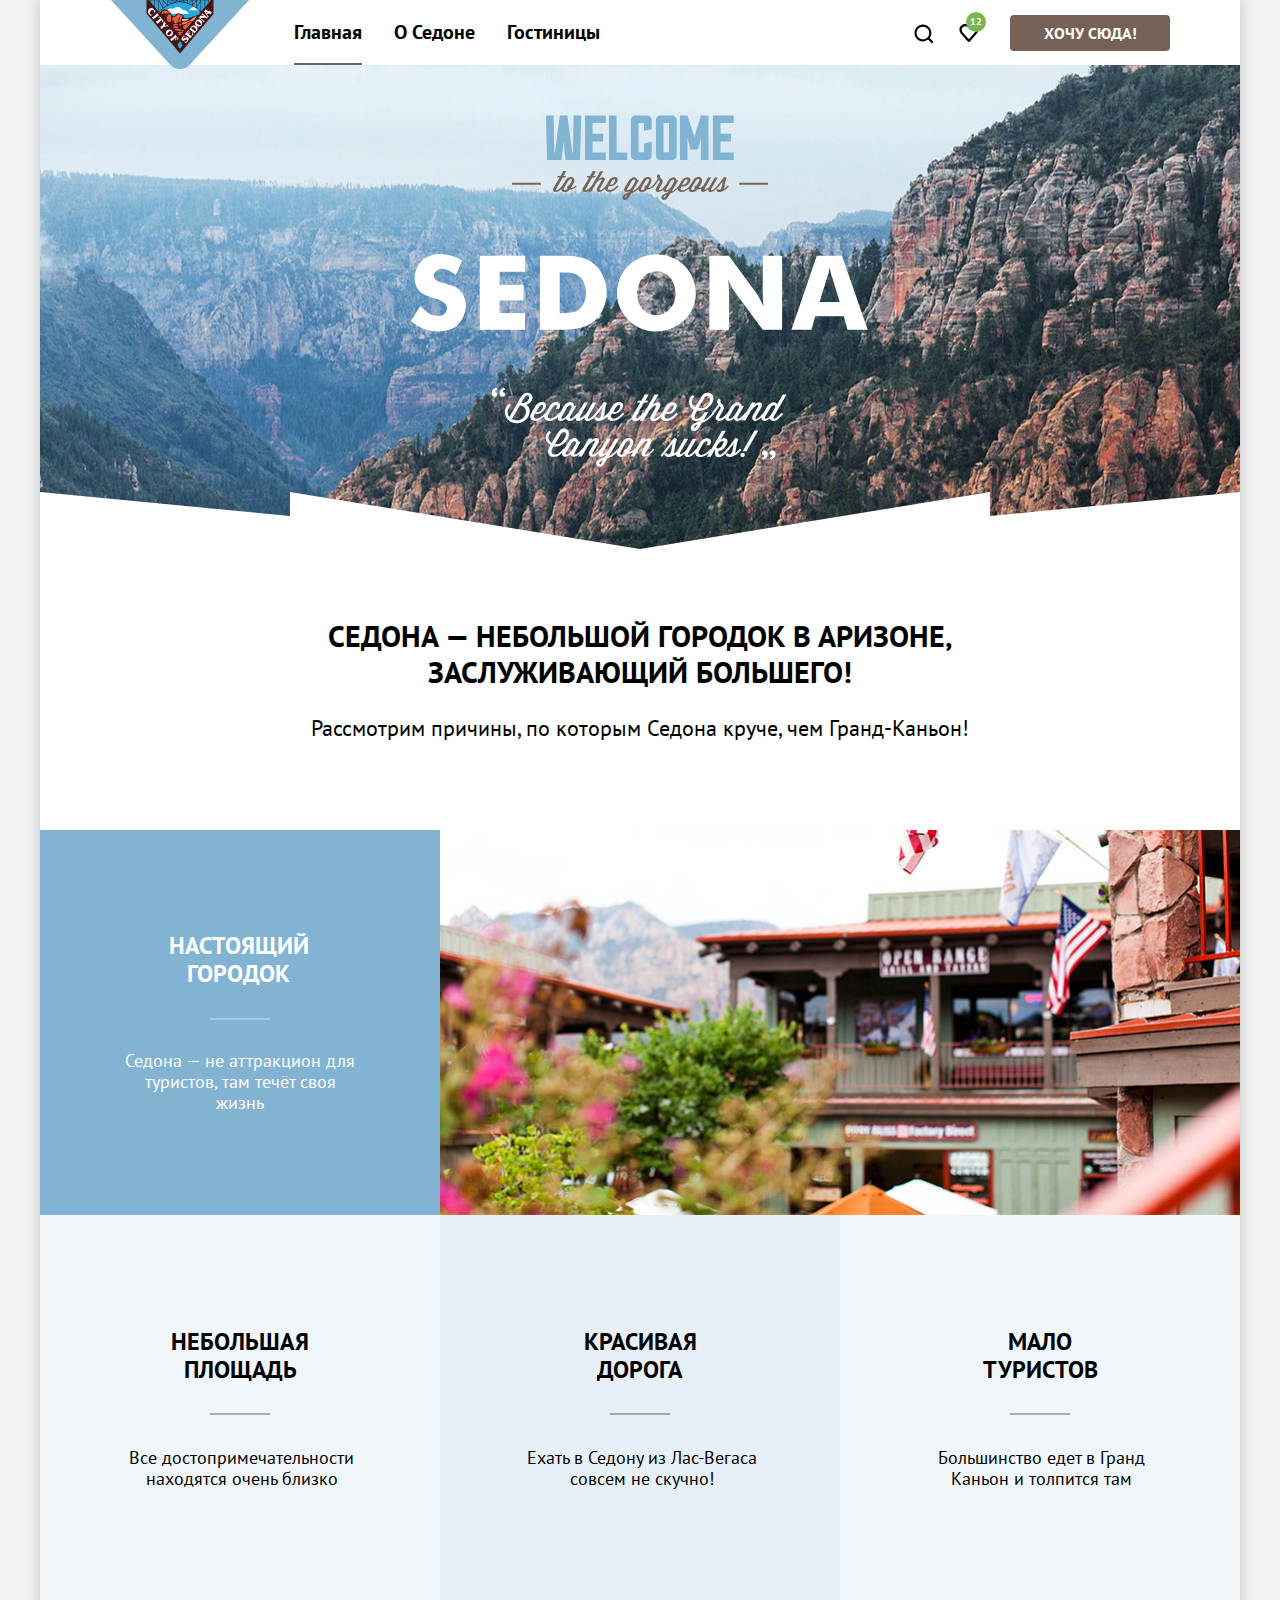
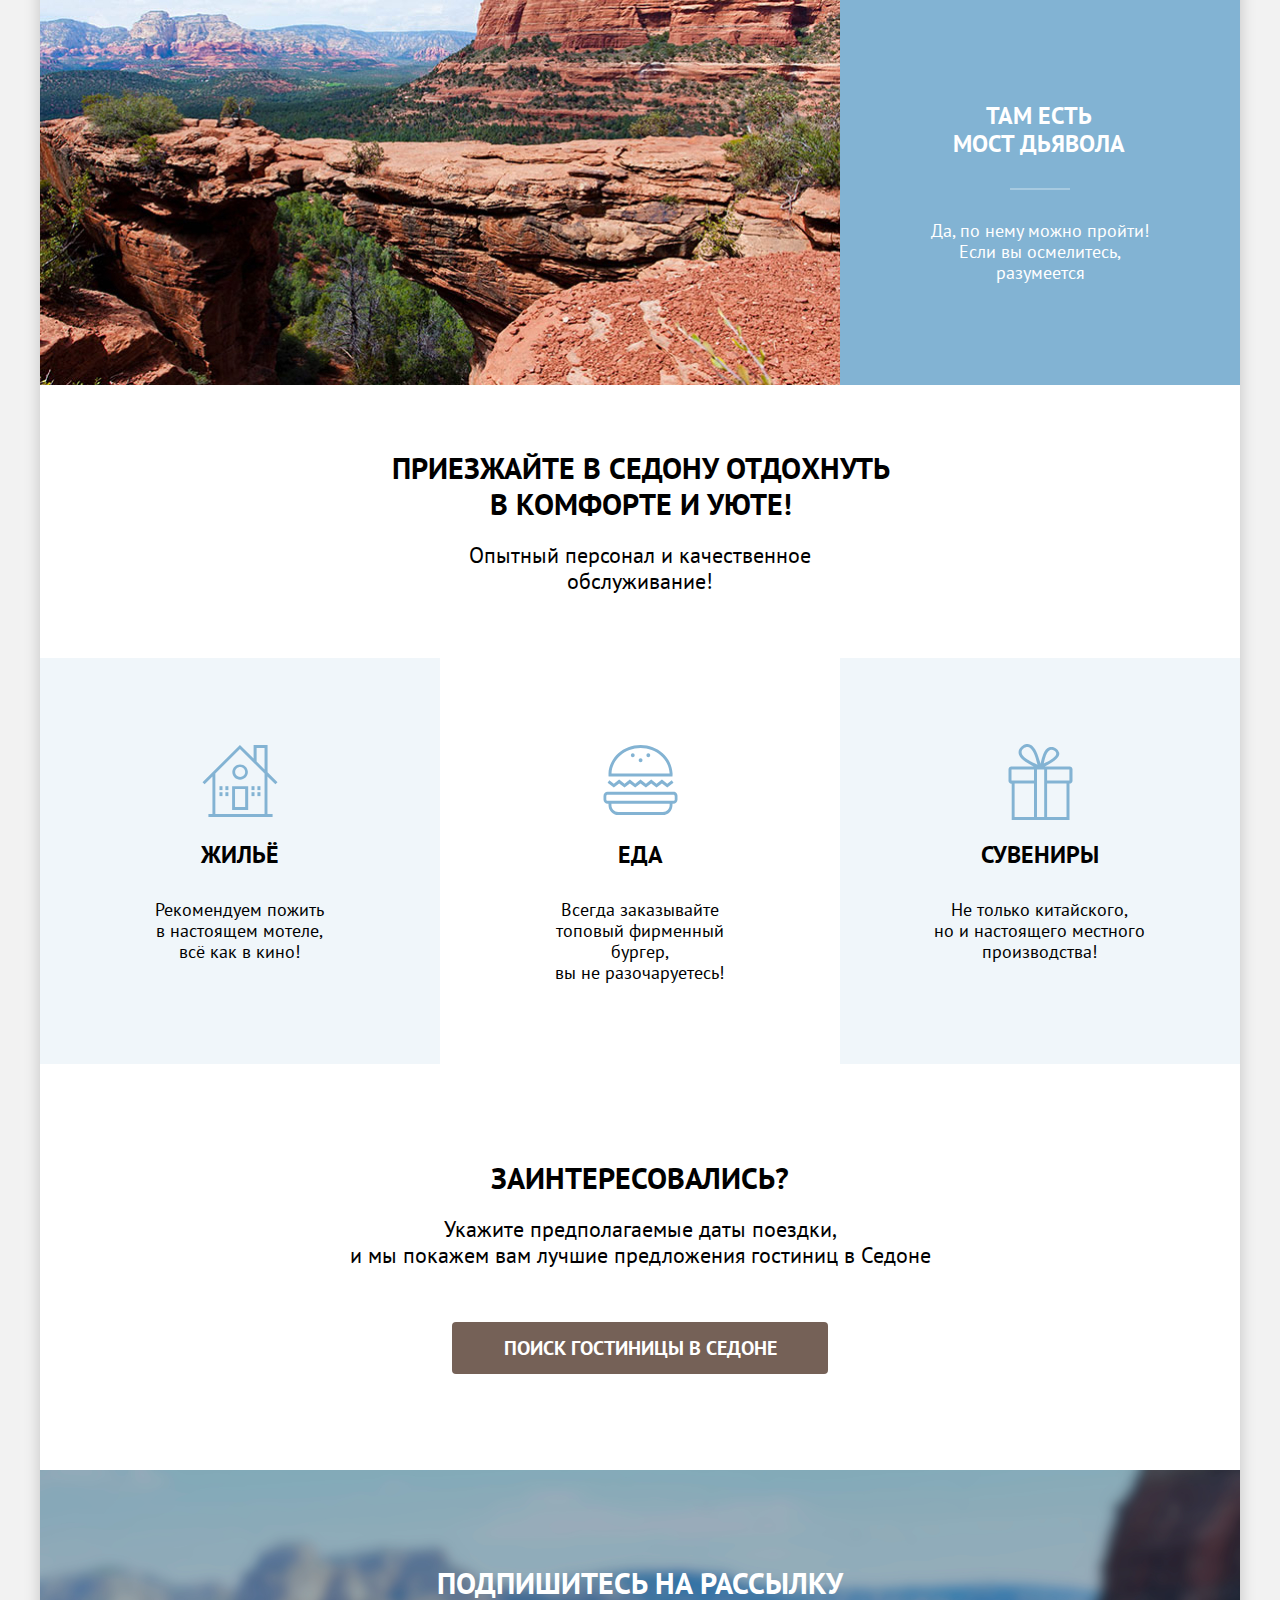
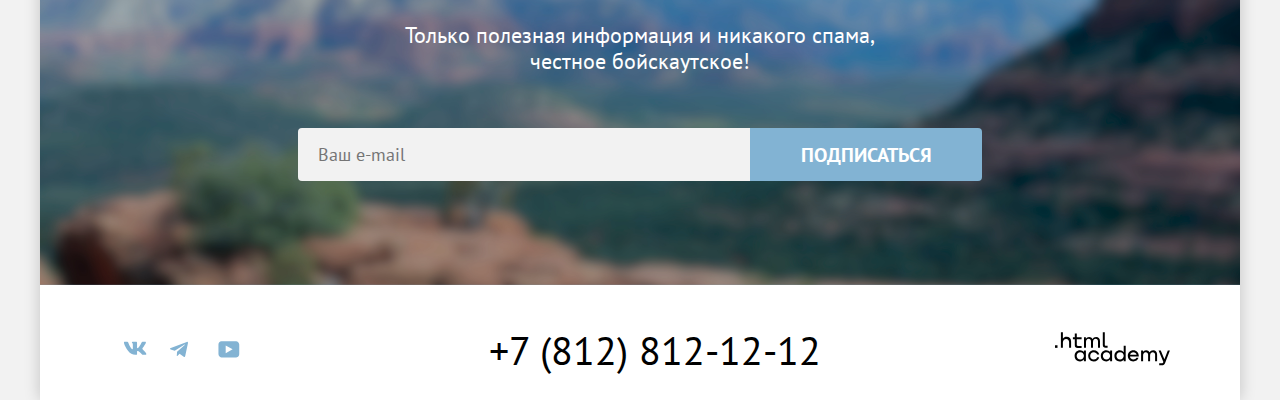
==== commit a7e440dd: "Merge pull request #3 from one-donovan/master" ====
--- a/index.html
+++ b/index.html
@@ -290,13 +290,13 @@
                 </button>
                 <input class="choice" type="text" value="2" placeholder="2">
                 <button class="button-plus" type="button">
-                  <span class="visually-hidden">Минус</span>
+                  <span class="visually-hidden">Плюс</span>
                   <svg width="20" height="20" viewBox="0 0 20 20" fill="none" xmlns="http://www.w3.org/2000/svg">
                     <path d="M17 9H11V3H9V9H3V11H9V17H11V11H17V9Z" />
                   </svg>
                 </button>
               </div>
-              <a class="button-find-form" href="#">Найти</a>
+              <button class="button-find-form" type="submit">Найти</button>
             </form>
           </section>
         </div>
--- a/style/style.css
+++ b/style/style.css
@@ -101,12 +101,11 @@
 
 .header-button:active {
   background-color: #756157;
-  color: rgba(255, 255, 255, 0.5)
+  color: rgba(255, 255, 255, 0.3)
 }
 
 .header-button:disabled {
   background-color: #e5e5e5;
-  opacity: 0.7;
   pointer-events: none;
 }
 
@@ -431,7 +430,7 @@
 }
 
 .advantages-description {
-  margin-top: 1px;
+  margin: 1px -3px 0 0;
   padding: 0;
   line-height: 21px;
   color: #ffffff;
@@ -584,12 +583,11 @@
 
 .search-button:active {
   background-color: #756157;
-  color: rgba(255, 255, 255, 0.5)
+  color: rgba(255, 255, 255, 0.3)
 }
 
 .search-button:disabled {
   background-color: #e5e5e5;
-  opacity: 0.7;
   pointer-events: none;
 }
 
@@ -610,7 +608,7 @@
 }
 
 .subscribe-title {
-  margin: 96px 397px 0;
+  margin: 95px 397px 0;
   padding: 0;
   line-height: 36px;
   font-weight: 700;
@@ -679,7 +677,7 @@
 
 .subscribe-button:active {
   background-color: #82b3d3;
-  color: rgba(255, 255, 255, 0.5)
+  color: rgba(255, 255, 255, 0.3)
 }
 
 .subscribe-button:disabled {
@@ -830,7 +828,6 @@
 
 .placeholder-form:disabled {
   background-color: #e5e5e5;
-  opacity: 0.6;
   pointer-events: none;
 }
 
@@ -1261,7 +1258,7 @@
   padding: 0;
   margin-top: 30px;
   margin-bottom: 20px;
-  background-color: rgba(255, 255, 255, 0.2);
+  background-color: rgba(255, 255, 255, 0.3);
   border-radius: 2px;
 }
 
@@ -1345,7 +1342,7 @@
 
 .subscribe-button-apply:active {
   background-color: #82b3d3;
-  color: rgba(255, 255, 255, 0.5)
+  color: rgba(255, 255, 255, 0.3)
 }
 
 .subscribe-button-apply:disabled {
@@ -1373,7 +1370,7 @@
 }
 
 .subscribe-button-reset:hover {
-  opacity: 0.3;
+  color: rgba(255, 255, 255, 0.6)
 }
 
 .subscribe-button-reset:focus {
@@ -1383,12 +1380,12 @@
 }
 
 .subscribe-button-reset:active {
-  color: rgba(255, 255, 255, 0.5);
-  opacity: 0.1;
+  color: rgba(255, 255, 255, 0.3);
   outline: none;
 }
 
 .subscribe-button-reset:disabled {
+  color: rgba(255, 255, 255, 0.1);
   pointer-events: none;
 }
 
@@ -1423,7 +1420,6 @@
   align-items: center;
   max-width: 400px;
   margin: 0;
-  /* padding-right: 190px; */
   font-size: 30px;
   line-height: 36px;
   font-weight: 700;
@@ -1548,6 +1544,7 @@
   grid-template-columns: repeat(2, 140px);
   min-width: 340px;
   min-height: 438px;
+  grid-auto-rows: max-content;
   padding: 20px;
   border: 1px solid #e6e6e6;
   border-radius: 4px;
@@ -1656,12 +1653,11 @@
 
 .more-details:active {
   background-color: #756157;
-  color: rgba(255, 255, 255, 0.5)
+  color: rgba(255, 255, 255, 0.3)
 }
 
 .more-details:disabled {
   background-color: #e5e5e5;
-  opacity: 0.7;
   pointer-events: none;
 }
 
@@ -1695,12 +1691,11 @@
 
 .favorites:active {
   background-color: #82b3d3;
-  color: rgba(255, 255, 255, 0.5)
+  color: rgba(255, 255, 255, 0.3)
 }
 
 .favorites:disabled {
   background-color: #e5e5e5;
-  opacity: 0.7;
   pointer-events: none;
 }
 
@@ -1733,12 +1728,11 @@
 
 .favorites-green:active {
   background-color: #7db54f;
-  color: rgba(255, 255, 255, 0.5)
+  color: rgba(255, 255, 255, 0.3)
 }
 
 .favorites-green:disabled {
   background-color: #e5e5e5;
-  opacity: 0.7;
   pointer-events: none;
 }
 
@@ -1749,7 +1743,7 @@
   margin: 10px 0;
   padding: 0;
   background-image: url("../images/catalog/star.svg");
-  background-repeat: space;
+  background-repeat: space no-repeat;
   background-size: 18px 17px;
 }
 
@@ -1849,7 +1843,7 @@
 
 .pagination-item:active {
   background-color: #82b3d3;
-  color: rgba(255, 255, 255, 0.5)
+  color: rgba(255, 255, 255, 0.3)
 }
 
 .pagination-item:has(.pagination-link:hover) {
@@ -1861,7 +1855,7 @@
 }
 
 .pagination-item:has(.pagination-link:active) {
-  color: rgba(255, 255, 255, 0.5);
+  color: rgba(255, 255, 255, 0.3);
   background-color: #68a2ca;
 }
 
@@ -1941,12 +1935,12 @@
   width: 100%;
   height: 100%;
   font-family: "PT Sans", Arial, sans-serif;
-  background-color: rgb(255 255 255 / 80%);
-}
-
-/* .modal-container-close {
+  background-color: #f2f2f2cc;
+}
+
+.modal-container-close {
   display: none;
-} */
+}
 
 .modal {
   position: relative;
@@ -2122,8 +2116,8 @@
 }
 
 .button-find-form:active {
-  background-color: #83b3d3;
-  color: rgba(255, 255, 255, 0.5)
+  background-color: #68a2ca;
+  color: rgba(255, 255, 255, 0.3)
 }
 
 .button-find-form:disabled {
@@ -2170,7 +2164,7 @@
   padding: 14px 10px;
   margin: 0;
   margin-right: 0;
-  color: #f2f2f2;
+  background-color: #f2f2f2;
   font-weight: 700;
   border: none;
   border-radius: 0 4px 4px 0;
@@ -2188,7 +2182,6 @@
   font-weight: 700;
   text-align: center;
   background-color: #f2f2f2;
-  /* background-color: #e6e6e6; в мозиле правильно отображает этот цвет */
   border: none;
 }
 
@@ -2210,7 +2203,7 @@
   min-width: 40px;
   height: 48px;
   padding: 14px 10px;
-  color: #f2f2f2;
+  background-color: #f2f2f2;
   font-weight: 700;
   border: none;
   border-radius: 4px 0 0 4px;
